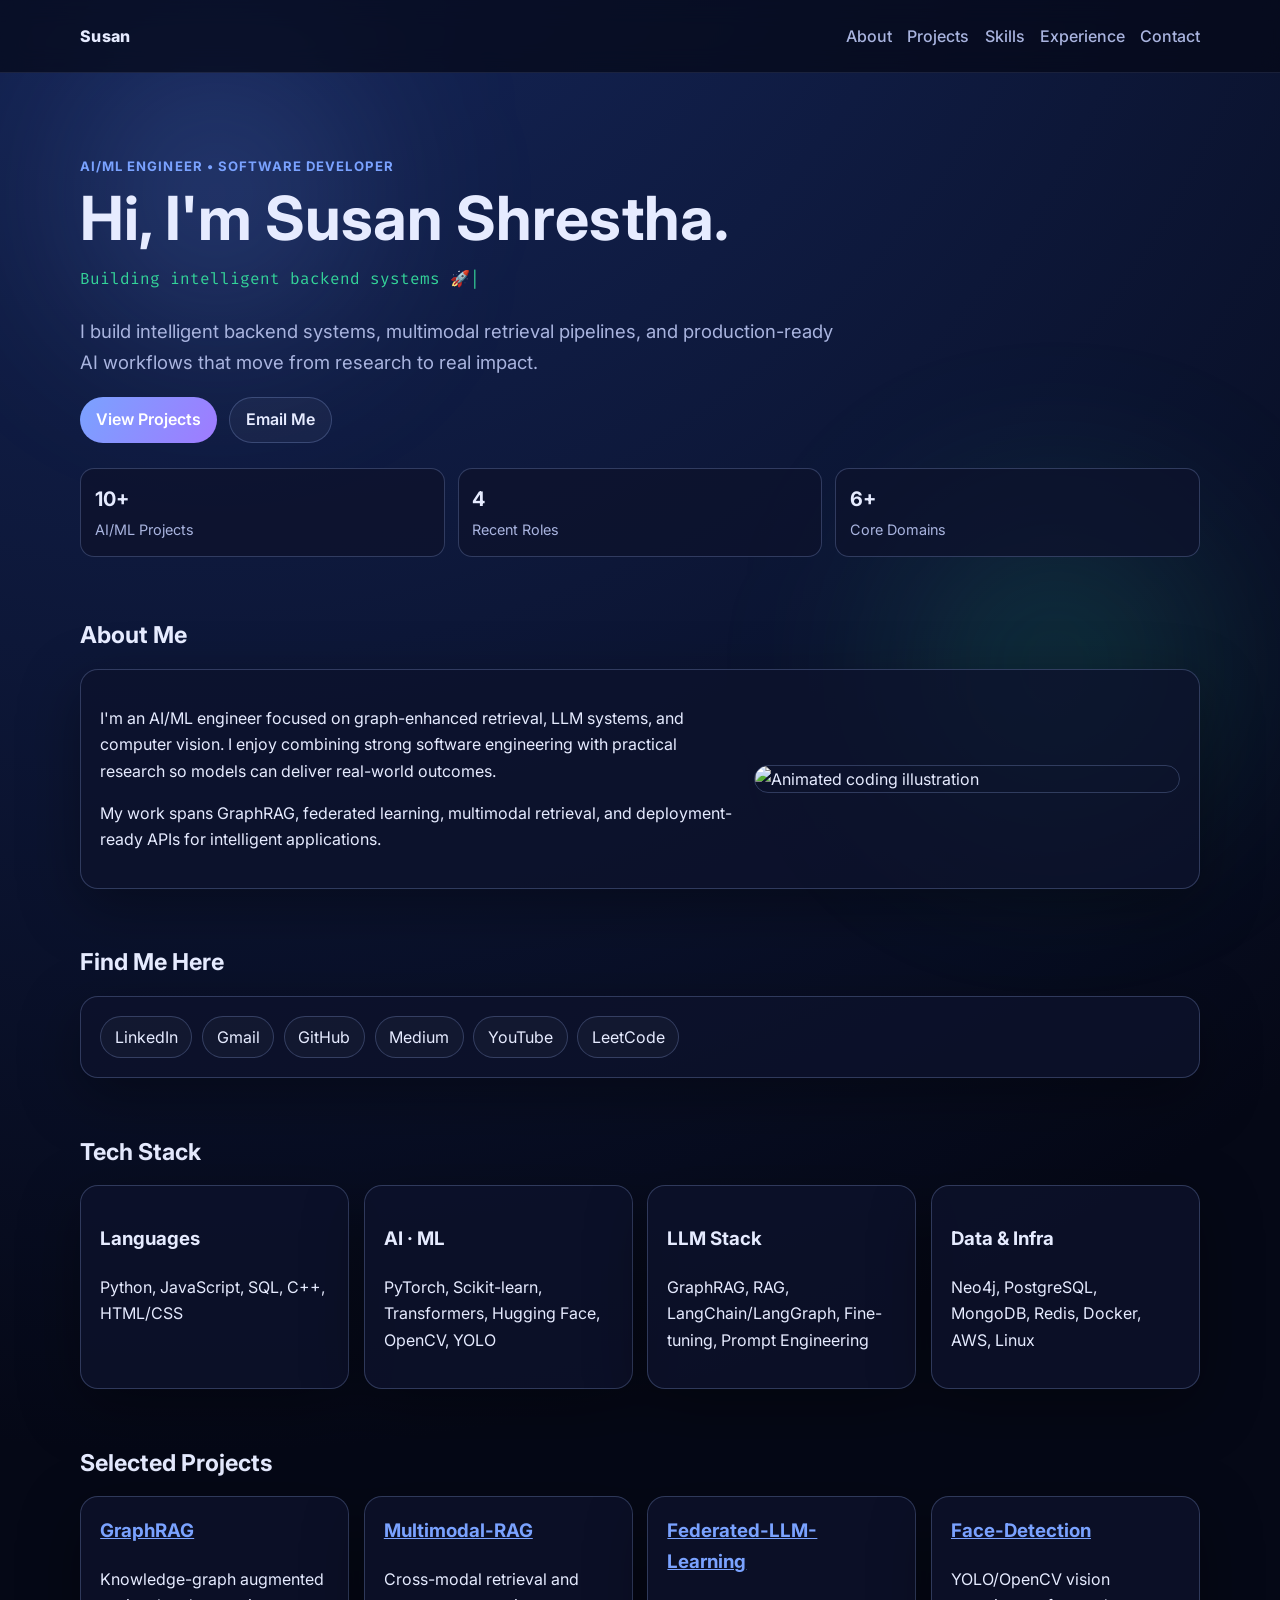
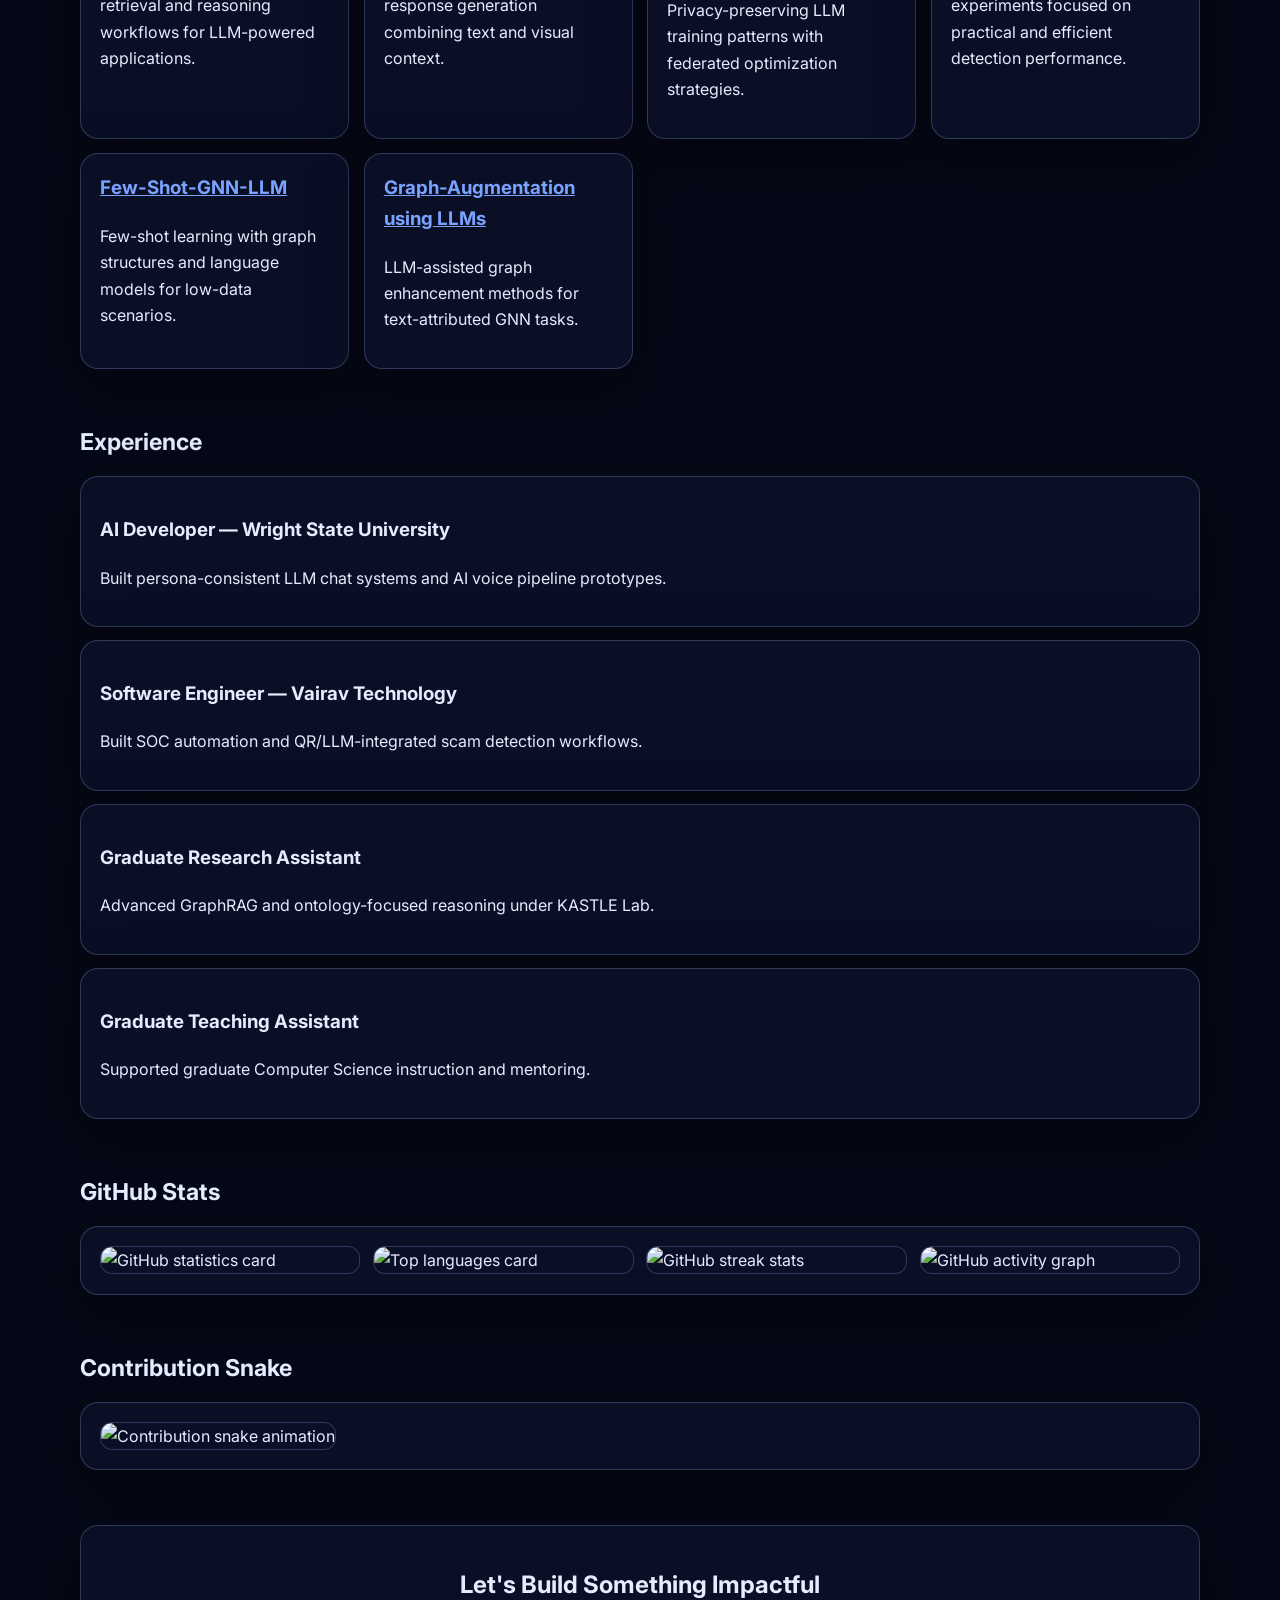
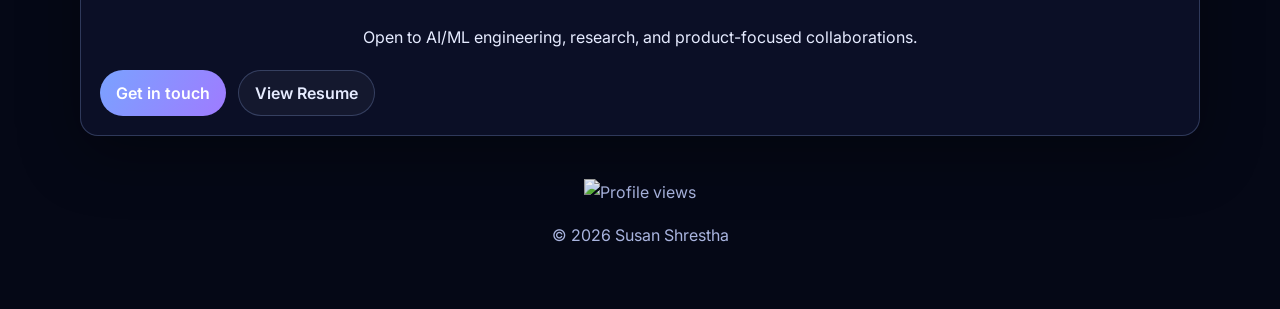
==== index.html @ a6abba63 "Rebuild portfolio with reference-inspired sections" ====
<!DOCTYPE html>
<html lang="en">
<head>
  <meta charset="UTF-8">
  <meta name="viewport" content="width=device-width, initial-scale=1.0">
  <title>Susan Shrestha | Portfolio</title>
  <meta name="description" content="Portfolio of Susan Shrestha - AI/ML Engineer building GraphRAG, multimodal AI, and production-ready intelligent systems.">
  <link rel="preconnect" href="https://fonts.googleapis.com">
  <link rel="preconnect" href="https://fonts.gstatic.com" crossorigin>
  <link href="https://fonts.googleapis.com/css2?family=Inter:wght@400;500;600;700;800&family=Fira+Code:wght@500;600&display=swap" rel="stylesheet">
  <link rel="stylesheet" href="styles.css">
</head>
<body>
  <div class="bg-glow bg-glow-1" aria-hidden="true"></div>
  <div class="bg-glow bg-glow-2" aria-hidden="true"></div>

  <header class="site-header">
    <nav class="wrapper nav" aria-label="Primary navigation">
      <a class="brand" href="#home">Susan</a>
      <button class="menu-toggle" type="button" aria-expanded="false" aria-controls="nav-links">Menu</button>
      <div id="nav-links" class="nav-links">
        <a href="#about">About</a>
        <a href="#projects">Projects</a>
        <a href="#skills">Skills</a>
        <a href="#experience">Experience</a>
        <a href="#contact">Contact</a>
      </div>
    </nav>
  </header>

  <main id="home">
    <section class="hero wrapper reveal">
      <p class="eyebrow">AI/ML Engineer • Software Developer</p>
      <h1>Hi, I'm Susan Shrestha.</h1>
      <p class="typing-line"> <span id="typing-text" aria-live="polite"></span></p>
      <p class="lead">I build intelligent backend systems, multimodal retrieval pipelines, and production-ready AI workflows that move from research to real impact.</p>
      <div class="hero-actions">
        <a href="#projects" class="btn btn-primary">View Projects</a>
        <a href="mailto:susanshrestha2056@gmail.com" class="btn btn-secondary">Email Me</a>
      </div>
      <ul class="stats" aria-label="Highlights">
        <li><strong>10+</strong><span>AI/ML Projects</span></li>
        <li><strong>4</strong><span>Recent Roles</span></li>
        <li><strong>6+</strong><span>Core Domains</span></li>
      </ul>
    </section>

    <section id="about" class="wrapper section reveal">
      <div class="section-heading">
        <h2>About Me</h2>
      </div>
      <div class="about-grid panel">
        <div>
          <p>I'm an AI/ML engineer focused on graph-enhanced retrieval, LLM systems, and computer vision. I enjoy combining strong software engineering with practical research so models can deliver real-world outcomes.</p>
          <p>My work spans GraphRAG, federated learning, multimodal retrieval, and deployment-ready APIs for intelligent applications.</p>
        </div>
        <img src="https://media.giphy.com/media/L1R1tvI9svkIWwpVYr/giphy.gif" alt="Animated coding illustration">
      </div>
    </section>

    <section class="wrapper section reveal">
      <div class="section-heading">
        <h2>Find Me Here</h2>
      </div>
      <div class="social-links panel">
        <a href="https://www.linkedin.com/in/5usan" target="_blank" rel="noreferrer">LinkedIn</a>
        <a href="mailto:susanshrestha2056@gmail.com">Gmail</a>
        <a href="https://github.com/5usan" target="_blank" rel="noreferrer">GitHub</a>
        <a href="https://medium.com/@susanshrestha2056" target="_blank" rel="noreferrer">Medium</a>
        <a href="https://www.youtube.com/" target="_blank" rel="noreferrer">YouTube</a>
        <a href="https://leetcode.com/" target="_blank" rel="noreferrer">LeetCode</a>
      </div>
    </section>

    <section id="skills" class="wrapper section reveal">
      <div class="section-heading">
        <h2>Tech Stack</h2>
      </div>
      <div class="skills-grid">
        <article class="panel">
          <h3>Languages</h3>
          <p>Python, JavaScript, SQL, C++, HTML/CSS</p>
        </article>
        <article class="panel">
          <h3>AI · ML</h3>
          <p>PyTorch, Scikit-learn, Transformers, Hugging Face, OpenCV, YOLO</p>
        </article>
        <article class="panel">
          <h3>LLM Stack</h3>
          <p>GraphRAG, RAG, LangChain/LangGraph, Fine-tuning, Prompt Engineering</p>
        </article>
        <article class="panel">
          <h3>Data & Infra</h3>
          <p>Neo4j, PostgreSQL, MongoDB, Redis, Docker, AWS, Linux</p>
        </article>
      </div>
    </section>

    <section id="projects" class="wrapper section reveal">
      <div class="section-heading">
        <h2>Selected Projects</h2>
      </div>
      <div class="projects-grid">
        <article class="panel card">
          <h3><a href="https://github.com/5usan/GraphRAG" target="_blank" rel="noreferrer">GraphRAG</a></h3>
          <p>Knowledge-graph augmented retrieval and reasoning workflows for LLM-powered applications.</p>
        </article>
        <article class="panel card">
          <h3><a href="https://github.com/5usan/Multimodal-RAG" target="_blank" rel="noreferrer">Multimodal-RAG</a></h3>
          <p>Cross-modal retrieval and response generation combining text and visual context.</p>
        </article>
        <article class="panel card">
          <h3><a href="https://github.com/5usan/Federated-LLM-Learning" target="_blank" rel="noreferrer">Federated-LLM-Learning</a></h3>
          <p>Privacy-preserving LLM training patterns with federated optimization strategies.</p>
        </article>
        <article class="panel card">
          <h3><a href="https://github.com/5usan/Face-Detection" target="_blank" rel="noreferrer">Face-Detection</a></h3>
          <p>YOLO/OpenCV vision experiments focused on practical and efficient detection performance.</p>
        </article>
        <article class="panel card">
          <h3><a href="https://github.com/5usan/Few-Shot-GNN-LLM" target="_blank" rel="noreferrer">Few-Shot-GNN-LLM</a></h3>
          <p>Few-shot learning with graph structures and language models for low-data scenarios.</p>
        </article>
        <article class="panel card">
          <h3><a href="https://github.com/5usan/Graph-Augmentation-using-LLMs-for-Text-Attributed-GNNs" target="_blank" rel="noreferrer">Graph-Augmentation using LLMs</a></h3>
          <p>LLM-assisted graph enhancement methods for text-attributed GNN tasks.</p>
        </article>
      </div>
    </section>

    <section id="experience" class="wrapper section reveal">
      <div class="section-heading">
        <h2>Experience</h2>
      </div>
      <div class="timeline">
        <article class="panel">
          <h3>AI Developer — Wright State University</h3>
          <p>Built persona-consistent LLM chat systems and AI voice pipeline prototypes.</p>
        </article>
        <article class="panel">
          <h3>Software Engineer — Vairav Technology</h3>
          <p>Built SOC automation and QR/LLM-integrated scam detection workflows.</p>
        </article>
        <article class="panel">
          <h3>Graduate Research Assistant</h3>
          <p>Advanced GraphRAG and ontology-focused reasoning under KASTLE Lab.</p>
        </article>
        <article class="panel">
          <h3>Graduate Teaching Assistant</h3>
          <p>Supported graduate Computer Science instruction and mentoring.</p>
        </article>
      </div>
    </section>

    <section class="wrapper section reveal">
      <div class="section-heading">
        <h2>GitHub Stats</h2>
      </div>
      <div class="panel stats-embed">
        <img src="https://github-profile-summary-cards.vercel.app/api/cards/stats?username=5usan&theme=2077" alt="GitHub statistics card">
        <img src="https://github-profile-summary-cards.vercel.app/api/cards/repos-per-language?username=5usan&theme=2077" alt="Top languages card">
        <img src="https://github-readme-streak-stats.herokuapp.com/?user=5usan&hide_border=true&background=050816&ring=7aa2ff&fire=34d399&currStreakLabel=7aa2ff" alt="GitHub streak stats">
        <img src="https://github-readme-activity-graph.vercel.app/graph?username=5usan&bg_color=050816&color=7aa2ff&line=34d399&point=e6ebff&area=true&hide_border=true" alt="GitHub activity graph">
      </div>
    </section>

    <section class="wrapper section reveal">
      <div class="section-heading">
        <h2>Contribution Snake</h2>
      </div>
      <div class="panel snake-wrap">
        <picture>
          <source media="(prefers-color-scheme: dark)" srcset="https://raw.githubusercontent.com/5usan/5usan/output/github-contribution-grid-snake-dark.svg">
          <source media="(prefers-color-scheme: light)" srcset="https://raw.githubusercontent.com/5usan/5usan/output/github-contribution-grid-snake.svg">
          <img src="https://raw.githubusercontent.com/5usan/5usan/output/github-contribution-grid-snake-dark.svg" alt="Contribution snake animation">
        </picture>
      </div>
    </section>

    <section id="contact" class="wrapper section reveal">
      <div class="panel contact-panel">
        <h2>Let's Build Something Impactful</h2>
        <p>Open to AI/ML engineering, research, and product-focused collaborations.</p>
        <div class="hero-actions">
          <a href="mailto:susanshrestha2056@gmail.com" class="btn btn-primary">Get in touch</a>
          <a href="https://github.com/user-attachments/assets/5f5ab692-e5ba-46a8-98ff-2476e36bff5d" target="_blank" rel="noreferrer" class="btn btn-secondary">View Resume</a>
        </div>
      </div>
    </section>
  </main>

  <footer class="wrapper footer">
    <img src="https://komarev.com/ghpvc/?username=5usan&style=for-the-badge&color=7aa2ff&labelColor=050816&label=PROFILE+VIEWS" alt="Profile views">
    <p>© <span id="year"></span> Susan Shrestha</p>
  </footer>

  <button id="back-to-top" class="back-to-top" type="button" aria-label="Back to top">↑</button>
  <script src="script.js"></script>
</body>
</html>
---- styles.css ----
:root {
  --bg: #050816;
  --panel: rgba(13, 19, 44, 0.78);
  --line: rgba(165, 187, 255, 0.24);
  --text: #e6ebff;
  --muted: #a9b4df;
  --accent: #7aa2ff;
  --accent-2: #34d399;
  --shadow: 0 18px 60px rgba(0, 0, 0, 0.35);
}

* {
  box-sizing: border-box;
}

html {
  scroll-behavior: smooth;
}

body {
  margin: 0;
  font-family: 'Inter', system-ui, sans-serif;
  color: var(--text);
  background: radial-gradient(circle at 15% -10%, #172a63 0%, rgba(23, 42, 99, 0) 45%), var(--bg);
  line-height: 1.65;
}

a {
  color: var(--accent);
}

.wrapper {
  width: min(1120px, 92vw);
  margin: 0 auto;
}

.bg-glow {
  position: fixed;
  border-radius: 50%;
  filter: blur(90px);
  z-index: -1;
}

.bg-glow-1 {
  width: 280px;
  height: 280px;
  top: 6%;
  left: 6%;
  background: rgba(122, 162, 255, 0.2);
}

.bg-glow-2 {
  width: 320px;
  height: 320px;
  right: 5%;
  bottom: 8%;
  background: rgba(52, 211, 153, 0.15);
}

.site-header {
  position: sticky;
  top: 0;
  z-index: 30;
  backdrop-filter: blur(12px);
  background: rgba(5, 8, 22, 0.7);
  border-bottom: 1px solid rgba(165, 187, 255, 0.12);
}

.nav {
  min-height: 72px;
  display: flex;
  align-items: center;
  justify-content: space-between;
  gap: 1rem;
}

.brand {
  text-decoration: none;
  color: var(--text);
  font-weight: 800;
  letter-spacing: 0.02em;
}

.menu-toggle {
  display: none;
  border: 1px solid var(--line);
  background: rgba(255, 255, 255, 0.04);
  color: var(--text);
  border-radius: 999px;
  padding: 0.4rem 0.9rem;
}

.nav-links {
  display: flex;
  gap: 0.95rem;
  align-items: center;
}

.nav-links a {
  text-decoration: none;
  color: var(--muted);
  font-weight: 500;
}

.nav-links a:hover,
.nav-links a:focus-visible {
  color: var(--text);
}

.hero {
  padding: 5.2rem 0 2rem;
}

.eyebrow {
  margin: 0;
  text-transform: uppercase;
  letter-spacing: 0.08em;
  font-size: 0.82rem;
  color: var(--accent);
  font-weight: 700;
}

h1 {
  margin: 0.6rem 0 0.9rem;
  font-size: clamp(2.2rem, 5vw, 3.8rem);
  line-height: 1.05;
}

.typing-line {
  min-height: 2rem;
  margin: 0;
  color: var(--accent-2);
  font-family: 'Fira Code', monospace;
}

.lead {
  max-width: 760px;
  color: var(--muted);
  font-size: clamp(1.03rem, 2vw, 1.16rem);
}

.hero-actions {
  display: flex;
  flex-wrap: wrap;
  gap: 0.75rem;
  margin-top: 1.2rem;
}

.btn {
  text-decoration: none;
  border-radius: 999px;
  border: 1px solid var(--line);
  padding: 0.55rem 1rem;
  font-weight: 600;
  display: inline-flex;
  align-items: center;
  justify-content: center;
}

.btn-primary {
  background: linear-gradient(120deg, var(--accent), #9f7bff);
  color: #fff;
  border: none;
}

.btn-secondary {
  color: var(--text);
  background: rgba(255, 255, 255, 0.04);
}

.stats {
  margin: 1.6rem 0 0;
  padding: 0;
  list-style: none;
  display: grid;
  gap: 0.8rem;
  grid-template-columns: repeat(auto-fit, minmax(145px, 1fr));
}

.stats li {
  background: var(--panel);
  border: 1px solid var(--line);
  border-radius: 14px;
  padding: 0.85rem;
}

.stats strong {
  display: block;
  font-size: 1.25rem;
}

.stats span {
  color: var(--muted);
  font-size: 0.9rem;
}

.section {
  padding: 1.7rem 0;
}

.section-heading h2 {
  margin: 0 0 0.9rem;
  font-size: 1.45rem;
}

.panel {
  background: var(--panel);
  border: 1px solid var(--line);
  border-radius: 18px;
  padding: 1.2rem;
  box-shadow: var(--shadow);
}

.about-grid {
  display: grid;
  gap: 1rem;
  align-items: center;
  grid-template-columns: 1.5fr 1fr;
}

.about-grid img {
  width: 100%;
  border-radius: 14px;
  border: 1px solid var(--line);
}

.social-links {
  display: flex;
  flex-wrap: wrap;
  gap: 0.6rem;
}

.social-links a {
  text-decoration: none;
  color: var(--text);
  border: 1px solid var(--line);
  border-radius: 999px;
  padding: 0.42rem 0.85rem;
  background: rgba(255, 255, 255, 0.03);
}

.skills-grid,
.projects-grid {
  display: grid;
  gap: 0.9rem;
  grid-template-columns: repeat(auto-fit, minmax(240px, 1fr));
}

.card h3 {
  margin-top: 0;
}

.timeline {
  display: grid;
  gap: 0.8rem;
}

.stats-embed {
  display: grid;
  gap: 0.8rem;
  grid-template-columns: repeat(auto-fit, minmax(260px, 1fr));
}

.stats-embed img,
.snake-wrap img {
  width: 100%;
  border-radius: 12px;
  border: 1px solid var(--line);
  background: #090f27;
}

.contact-panel {
  text-align: center;
}

.footer {
  padding: 1rem 0 2.8rem;
  text-align: center;
  color: var(--muted);
}

.back-to-top {
  position: fixed;
  right: 1rem;
  bottom: 1rem;
  opacity: 0;
  pointer-events: none;
  width: 42px;
  height: 42px;
  border-radius: 50%;
  border: 1px solid var(--line);
  color: var(--text);
  background: rgba(13, 19, 44, 0.95);
  transition: 0.2s ease;
}

.back-to-top.show {
  opacity: 1;
  pointer-events: auto;
}

.reveal {
  opacity: 0;
  transform: translateY(22px);
  transition: opacity 0.6s ease, transform 0.6s ease;
}

.reveal.visible {
  opacity: 1;
  transform: translateY(0);
}

@media (max-width: 820px) {
  .about-grid {
    grid-template-columns: 1fr;
  }

  .menu-toggle {
    display: inline-flex;
  }

  .nav-links {
    position: absolute;
    top: 72px;
    left: 0;
    right: 0;
    background: rgba(7, 11, 27, 0.97);
    border-bottom: 1px solid var(--line);
    display: grid;
    gap: 0;
    padding: 0.5rem 4vw 1rem;
    opacity: 0;
    pointer-events: none;
    transform: translateY(-8px);
    transition: 0.2s ease;
  }

  .nav-links a {
    padding: 0.45rem 0;
  }

  .nav-links.open {
    opacity: 1;
    pointer-events: auto;
    transform: translateY(0);
  }

  .hero {
    padding-top: 4rem;
  }
}
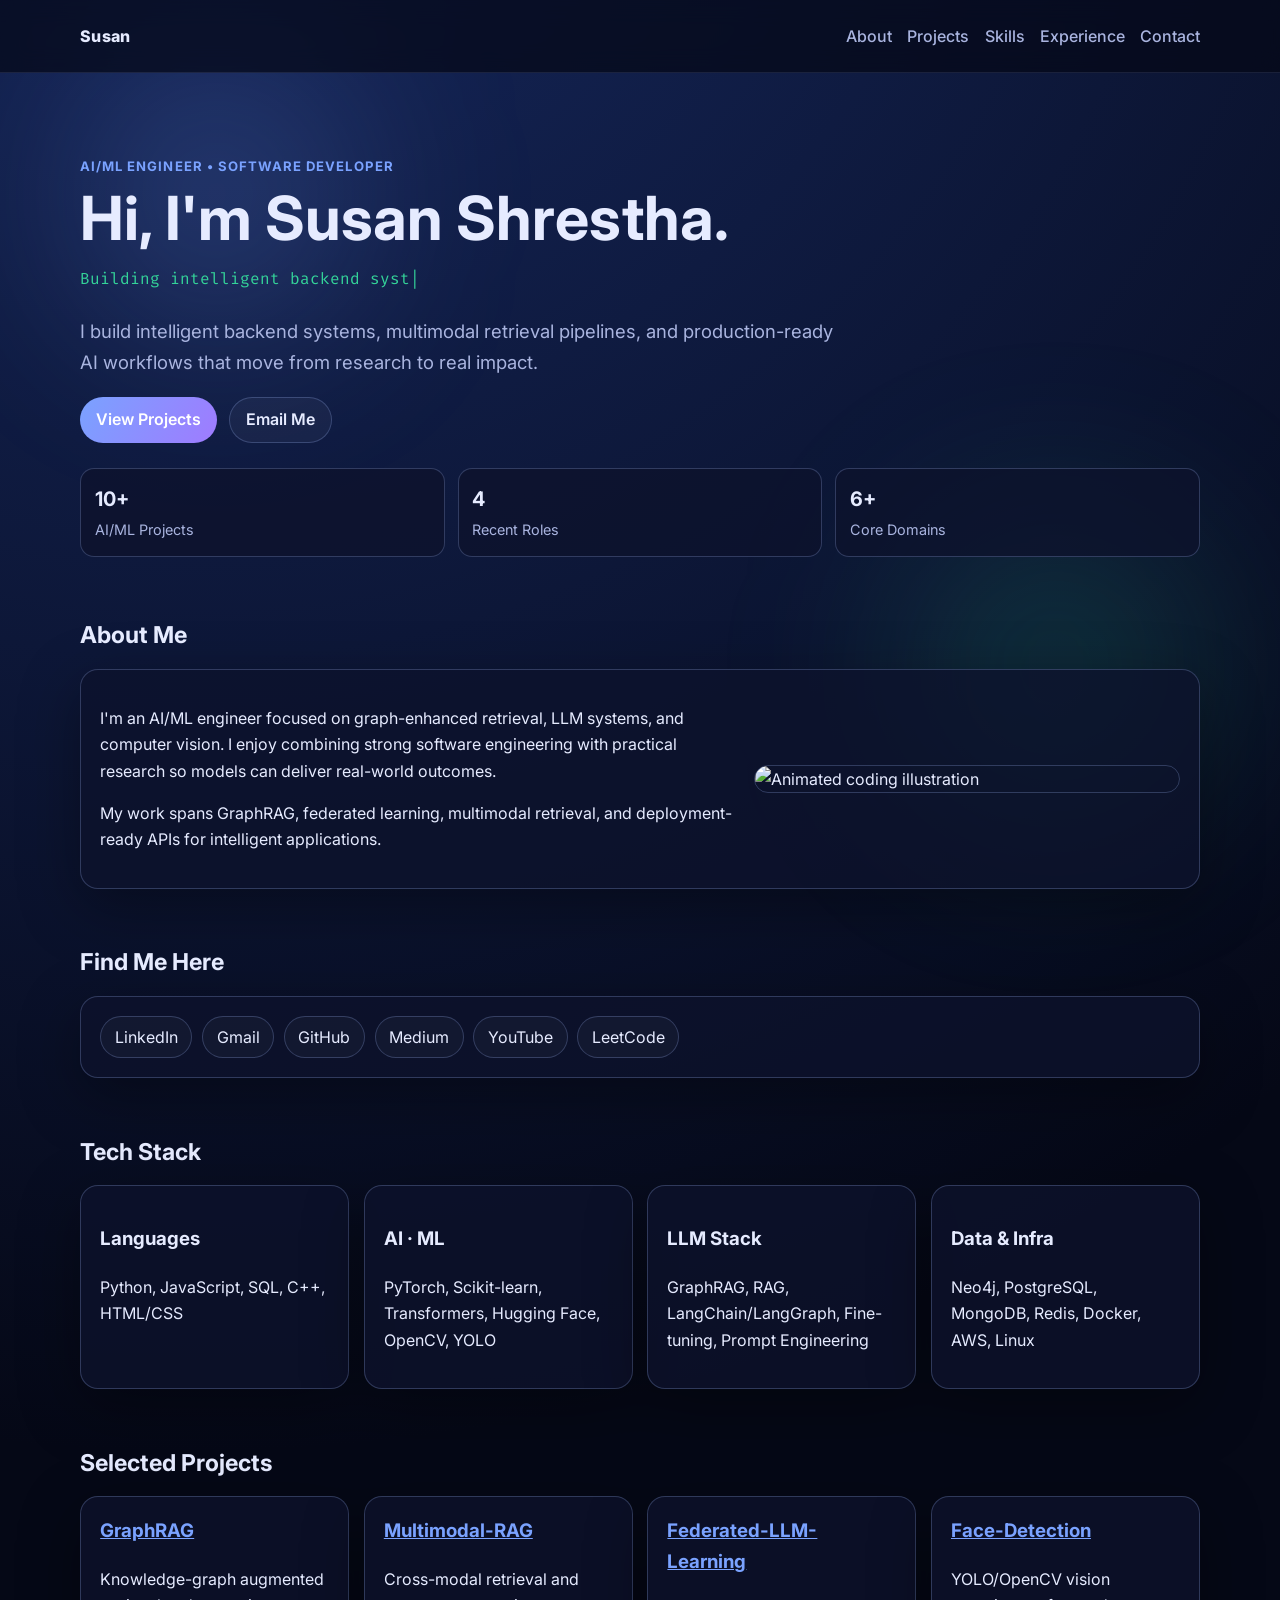
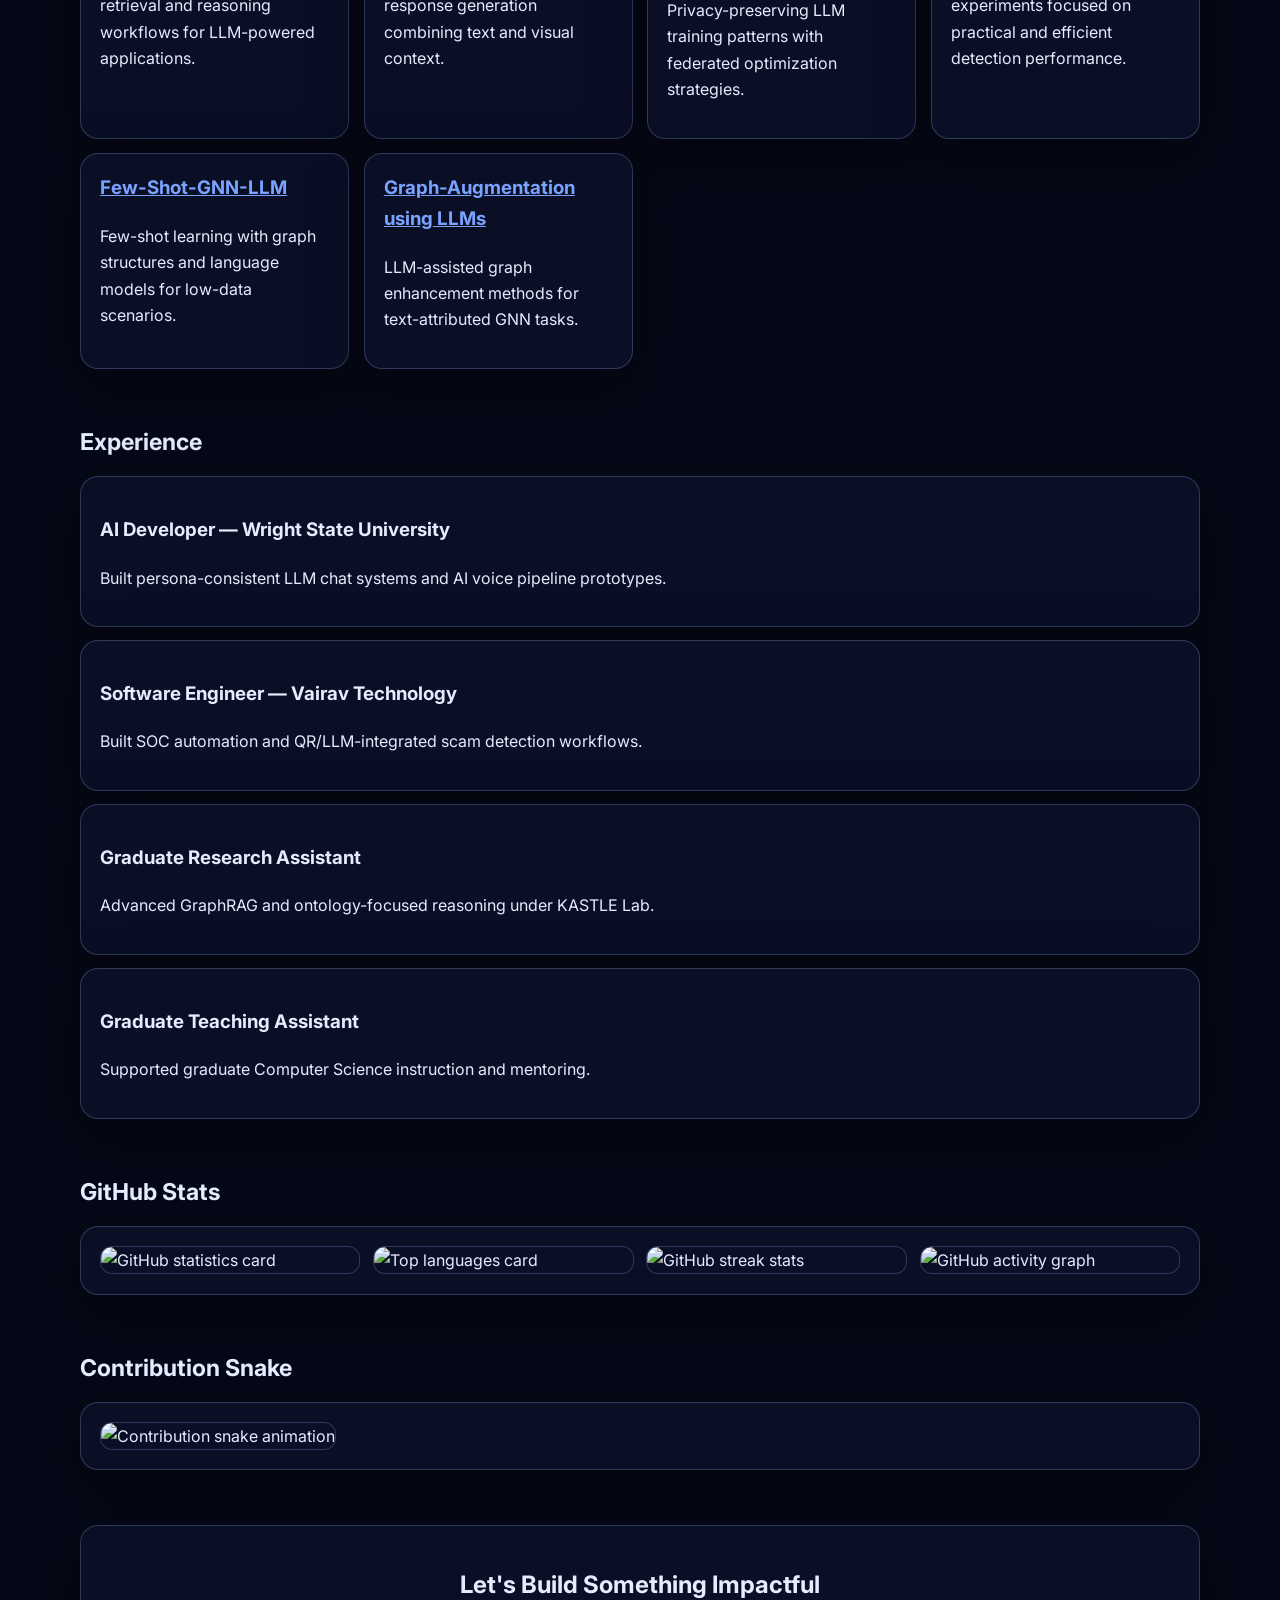
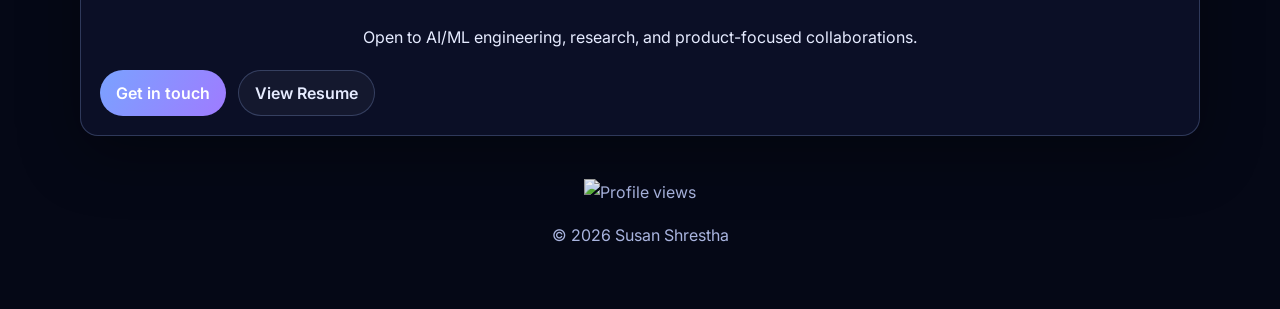
==== commit 0298af0b: "Fix accessibility and profile link feedback" ====
--- a/index.html
+++ b/index.html
@@ -39,9 +39,9 @@
         <a href="mailto:susanshrestha2056@gmail.com" class="btn btn-secondary">Email Me</a>
       </div>
       <ul class="stats" aria-label="Highlights">
-        <li><strong>10+</strong><span>AI/ML Projects</span></li>
-        <li><strong>4</strong><span>Recent Roles</span></li>
-        <li><strong>6+</strong><span>Core Domains</span></li>
+        <li aria-label="10 plus AI and machine learning projects"><strong>10+</strong><span>AI/ML Projects</span></li>
+        <li aria-label="4 recent professional roles"><strong>4</strong><span>Recent Roles</span></li>
+        <li aria-label="6 plus core technical domains"><strong>6+</strong><span>Core Domains</span></li>
       </ul>
     </section>
 
@@ -67,8 +67,8 @@
         <a href="mailto:susanshrestha2056@gmail.com">Gmail</a>
         <a href="https://github.com/5usan" target="_blank" rel="noreferrer">GitHub</a>
         <a href="https://medium.com/@susanshrestha2056" target="_blank" rel="noreferrer">Medium</a>
-        <a href="https://www.youtube.com/" target="_blank" rel="noreferrer">YouTube</a>
-        <a href="https://leetcode.com/" target="_blank" rel="noreferrer">LeetCode</a>
+        <a href="https://www.youtube.com/@5usan" target="_blank" rel="noreferrer">YouTube</a>
+        <a href="https://leetcode.com/u/5usan/" target="_blank" rel="noreferrer">LeetCode</a>
       </div>
     </section>
 
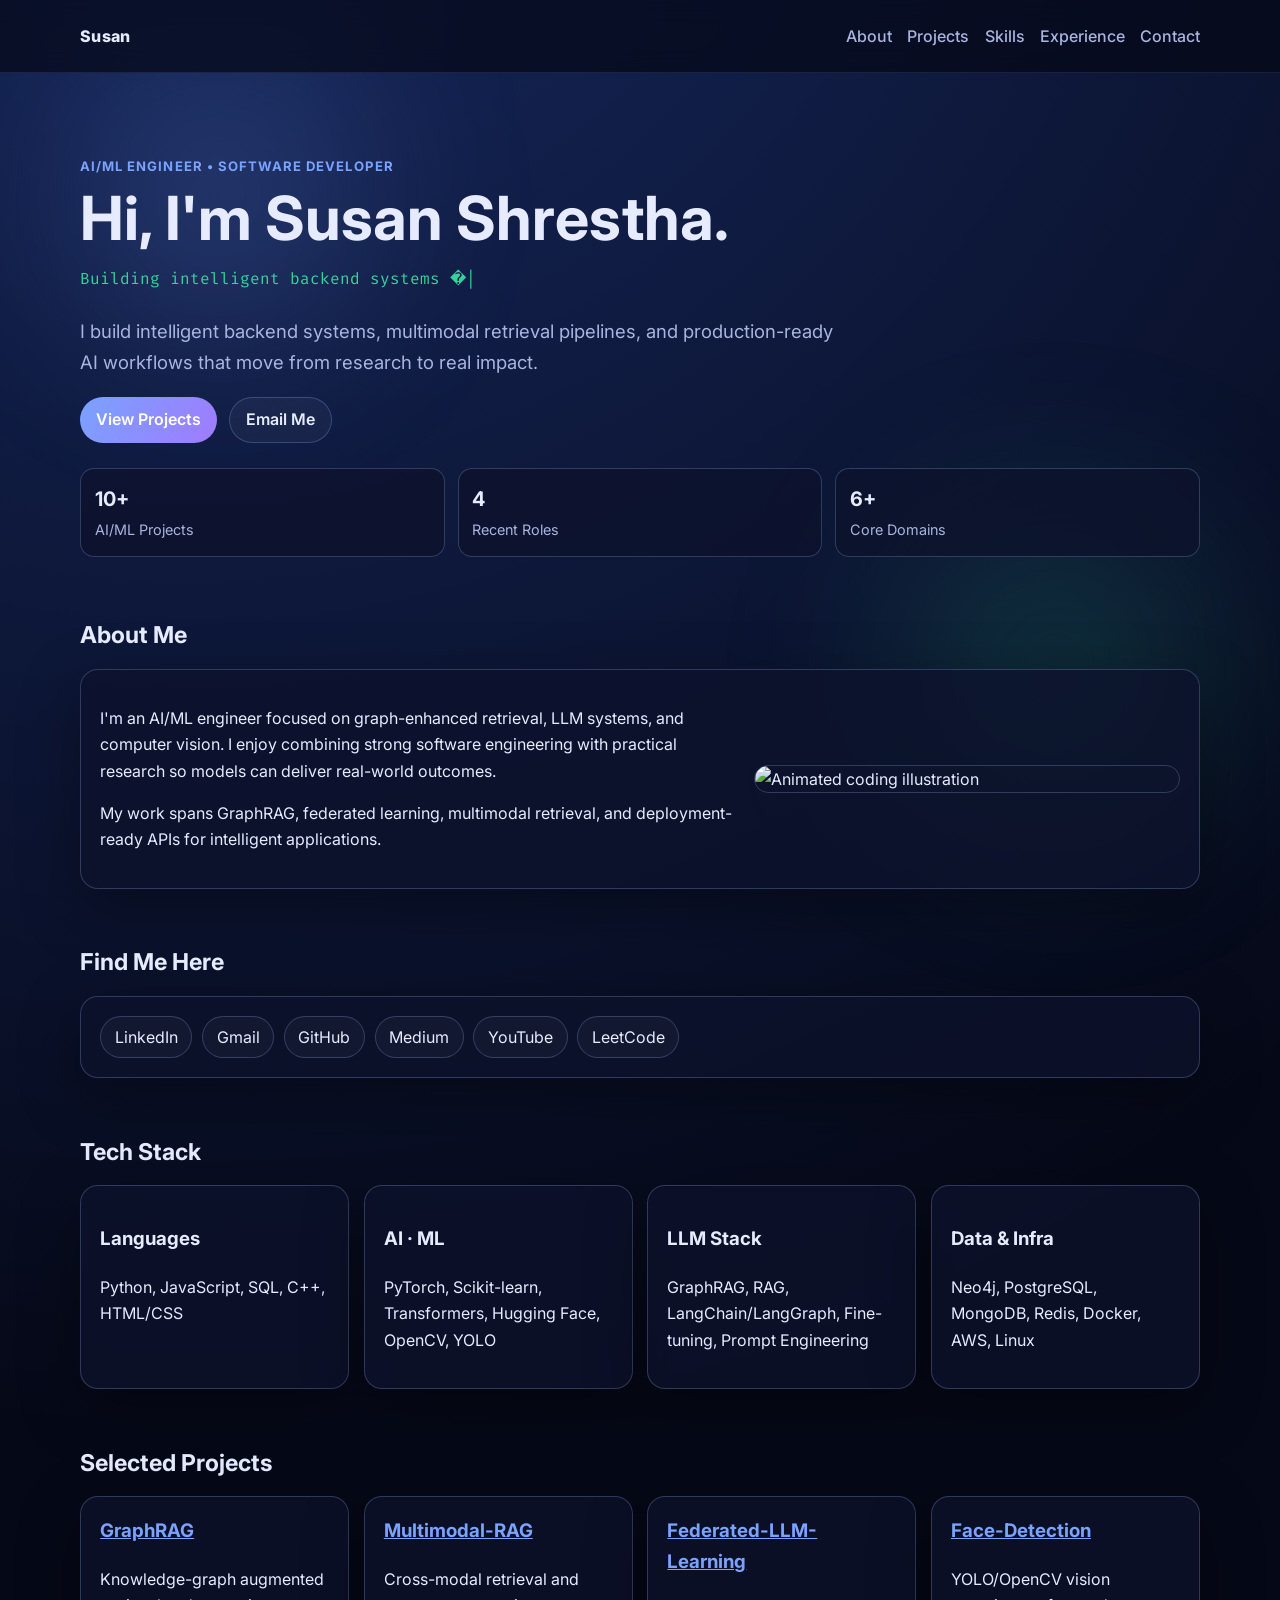
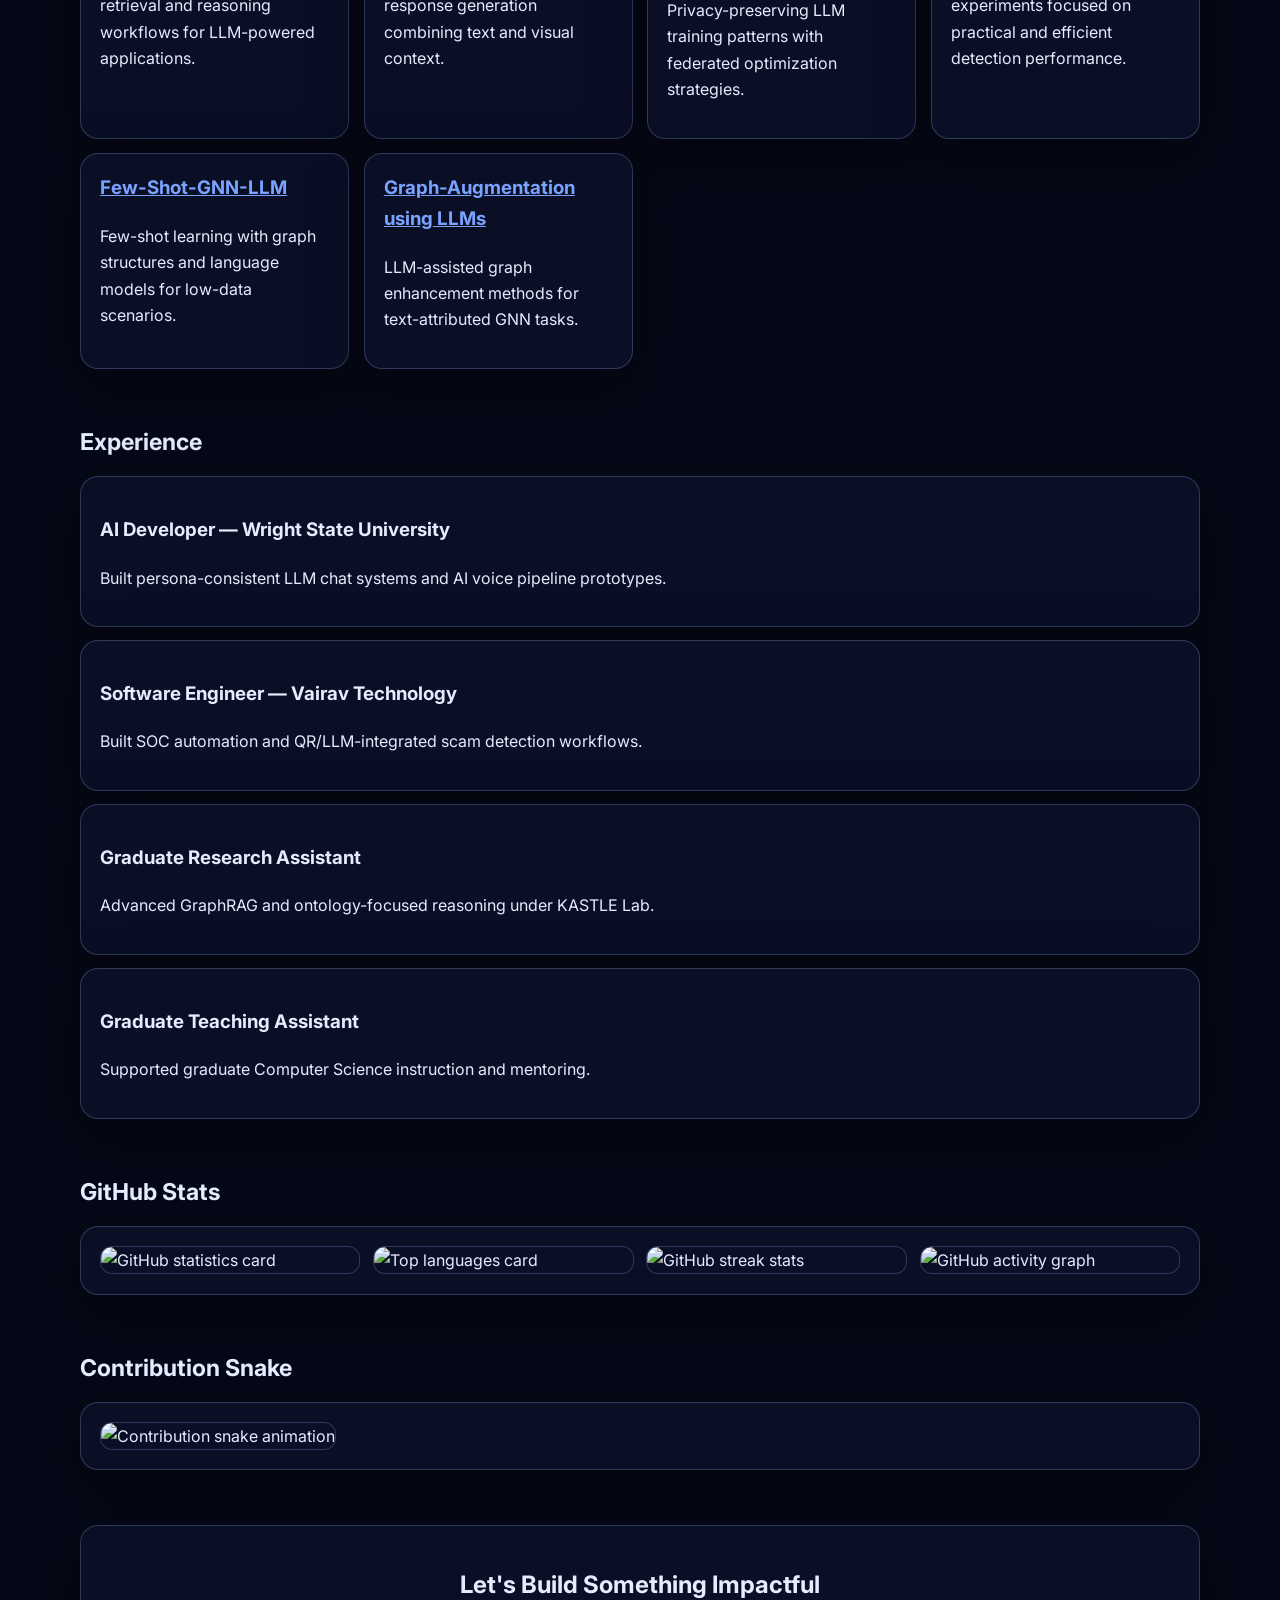
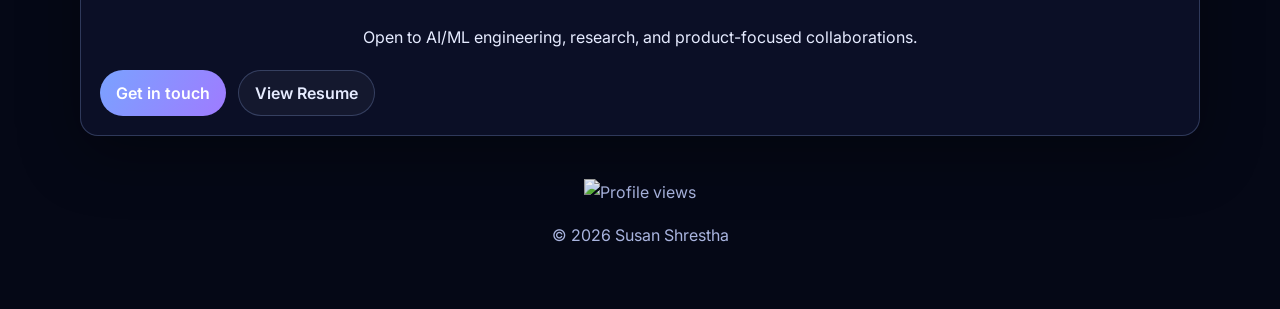
==== commit 0a935c64: "Improve accessibility and reduced-motion behavior" ====
--- a/index.html
+++ b/index.html
@@ -32,16 +32,16 @@
     <section class="hero wrapper reveal">
       <p class="eyebrow">AI/ML Engineer • Software Developer</p>
       <h1>Hi, I'm Susan Shrestha.</h1>
-      <p class="typing-line"> <span id="typing-text" aria-live="polite"></span></p>
+      <p class="typing-line"><span class="sr-only">Building intelligent backend systems and AI pipelines.</span><span id="typing-text" aria-hidden="true"></span></p>
       <p class="lead">I build intelligent backend systems, multimodal retrieval pipelines, and production-ready AI workflows that move from research to real impact.</p>
       <div class="hero-actions">
         <a href="#projects" class="btn btn-primary">View Projects</a>
         <a href="mailto:susanshrestha2056@gmail.com" class="btn btn-secondary">Email Me</a>
       </div>
-      <ul class="stats" aria-label="Highlights">
-        <li aria-label="10 plus AI and machine learning projects"><strong>10+</strong><span>AI/ML Projects</span></li>
-        <li aria-label="4 recent professional roles"><strong>4</strong><span>Recent Roles</span></li>
-        <li aria-label="6 plus core technical domains"><strong>6+</strong><span>Core Domains</span></li>
+      <ul class="stats" aria-label="Portfolio statistics">
+        <li><strong>10+</strong><span>AI/ML Projects</span></li>
+        <li><strong>4</strong><span>Recent Roles</span></li>
+        <li><strong>6+</strong><span>Core Domains</span></li>
       </ul>
     </section>
 
--- a/styles.css
+++ b/styles.css
@@ -133,6 +133,18 @@
   font-family: 'Fira Code', monospace;
 }
 
+.sr-only {
+  position: absolute;
+  width: 1px;
+  height: 1px;
+  padding: 0;
+  margin: -1px;
+  overflow: hidden;
+  clip: rect(0, 0, 0, 0);
+  white-space: nowrap;
+  border: 0;
+}
+
 .lead {
   max-width: 760px;
   color: var(--muted);
@@ -313,6 +325,22 @@
 @media (max-width: 820px) {
   .about-grid {
     grid-template-columns: 1fr;
+  }
+
+  @media (prefers-reduced-motion: reduce) {
+    html {
+      scroll-behavior: auto;
+    }
+
+    .reveal {
+      opacity: 1;
+      transform: none;
+      transition: none;
+    }
+
+    .back-to-top {
+      transition: none;
+    }
   }
 
   .menu-toggle {
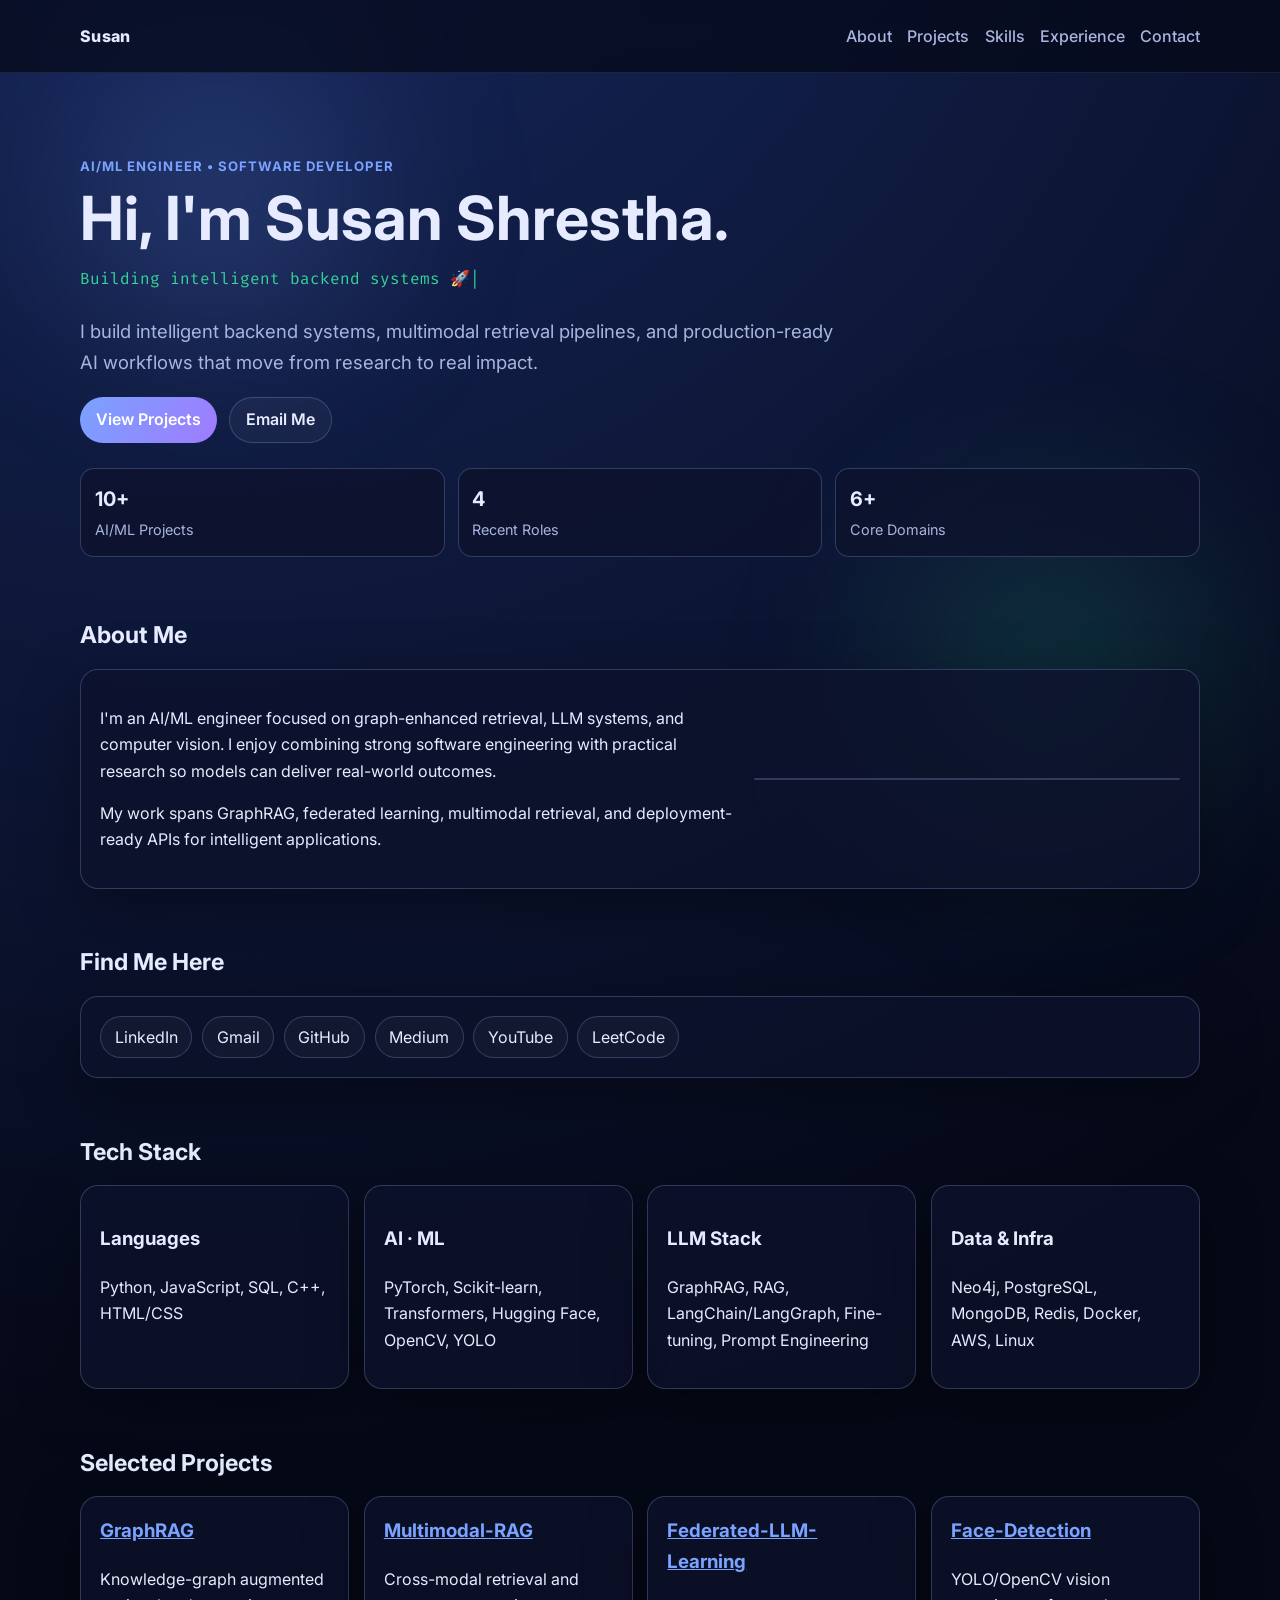
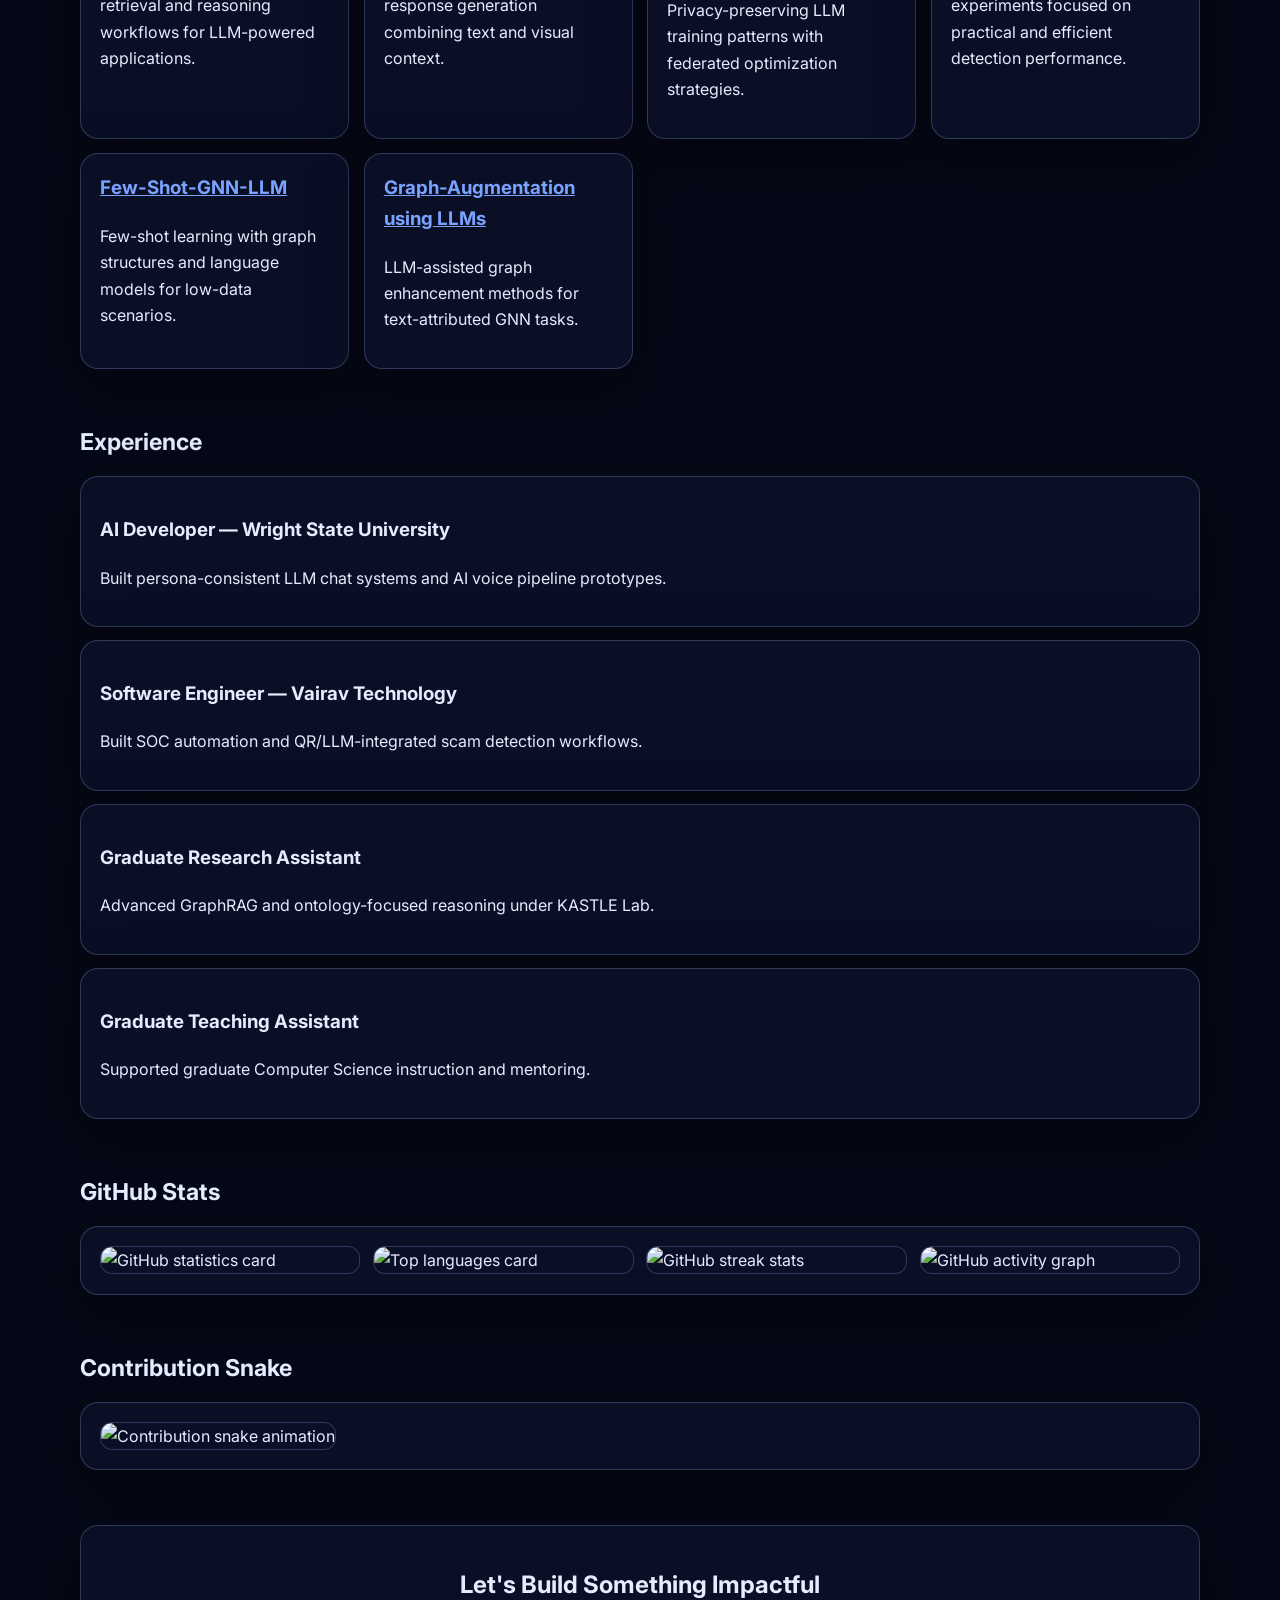
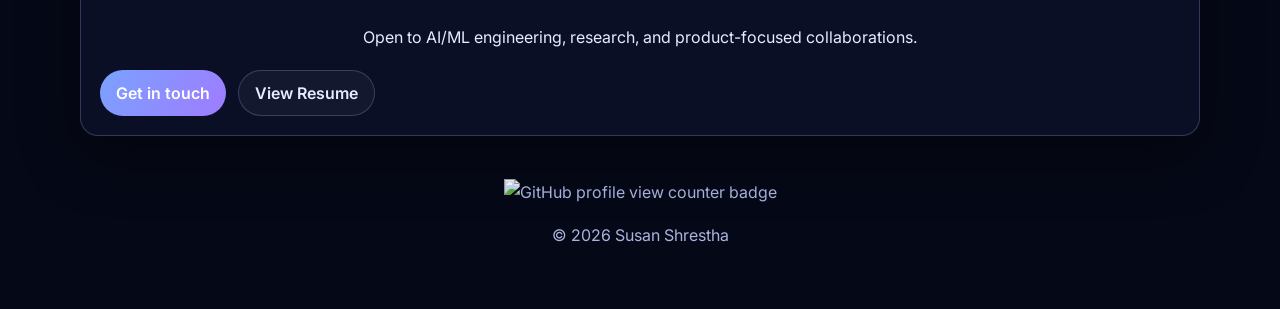
==== commit a3a0a86f: "Refine accessibility copy and alt text" ====
--- a/index.html
+++ b/index.html
@@ -32,7 +32,7 @@
     <section class="hero wrapper reveal">
       <p class="eyebrow">AI/ML Engineer • Software Developer</p>
       <h1>Hi, I'm Susan Shrestha.</h1>
-      <p class="typing-line"><span class="sr-only">Building intelligent backend systems and AI pipelines.</span><span id="typing-text" aria-hidden="true"></span></p>
+      <p class="typing-line"><span class="sr-only">Building intelligent backend systems, data-driven products, and AI pipelines.</span><span id="typing-text" aria-hidden="true"></span></p>
       <p class="lead">I build intelligent backend systems, multimodal retrieval pipelines, and production-ready AI workflows that move from research to real impact.</p>
       <div class="hero-actions">
         <a href="#projects" class="btn btn-primary">View Projects</a>
@@ -54,7 +54,7 @@
           <p>I'm an AI/ML engineer focused on graph-enhanced retrieval, LLM systems, and computer vision. I enjoy combining strong software engineering with practical research so models can deliver real-world outcomes.</p>
           <p>My work spans GraphRAG, federated learning, multimodal retrieval, and deployment-ready APIs for intelligent applications.</p>
         </div>
-        <img src="https://media.giphy.com/media/L1R1tvI9svkIWwpVYr/giphy.gif" alt="Animated coding illustration">
+        <img src="https://media.giphy.com/media/L1R1tvI9svkIWwpVYr/giphy.gif" alt="">
       </div>
     </section>
 
@@ -190,7 +190,7 @@
   </main>
 
   <footer class="wrapper footer">
-    <img src="https://komarev.com/ghpvc/?username=5usan&style=for-the-badge&color=7aa2ff&labelColor=050816&label=PROFILE+VIEWS" alt="Profile views">
+    <img src="https://komarev.com/ghpvc/?username=5usan&style=for-the-badge&color=7aa2ff&labelColor=050816&label=PROFILE+VIEWS" alt="GitHub profile view counter badge">
     <p>© <span id="year"></span> Susan Shrestha</p>
   </footer>
 
--- a/styles.css
+++ b/styles.css
@@ -325,22 +325,6 @@
 @media (max-width: 820px) {
   .about-grid {
     grid-template-columns: 1fr;
-  }
-
-  @media (prefers-reduced-motion: reduce) {
-    html {
-      scroll-behavior: auto;
-    }
-
-    .reveal {
-      opacity: 1;
-      transform: none;
-      transition: none;
-    }
-
-    .back-to-top {
-      transition: none;
-    }
   }
 
   .menu-toggle {
@@ -377,3 +361,25 @@
     padding-top: 4rem;
   }
 }
+
+@media (prefers-reduced-motion: reduce) {
+  html {
+    scroll-behavior: auto;
+  }
+
+  .reveal {
+    opacity: 1;
+    transform: none;
+    transition: none;
+  }
+
+  .back-to-top {
+    transition: none;
+  }
+
+  .btn,
+  .social-links a,
+  .nav-links a {
+    transition: none;
+  }
+}
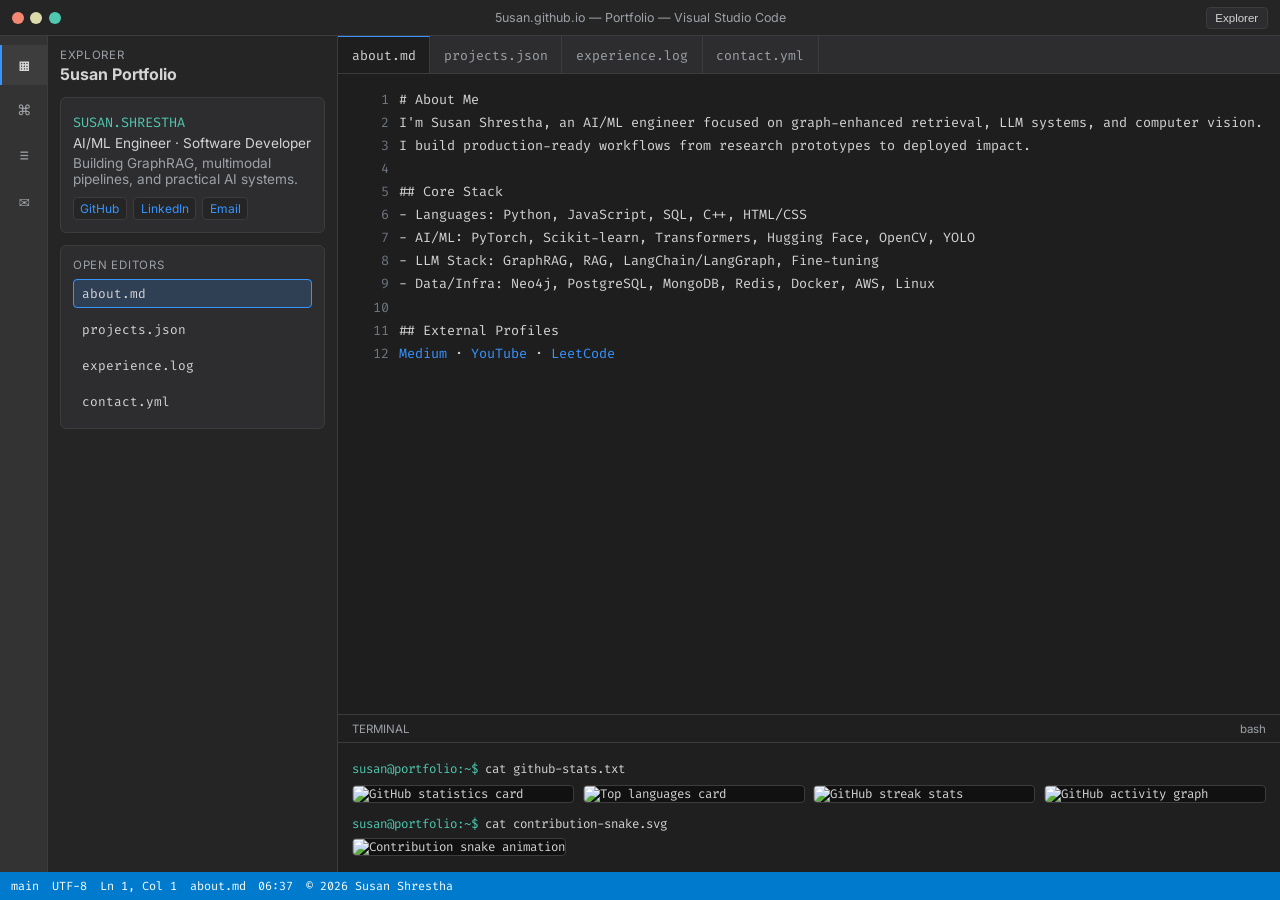
==== commit 10f26c1b: "Changes before error encountered Agent-Logs-Url: https://github.com/5usan/5usan.github.io/sessions/0" ====
--- a/index.html
+++ b/index.html
@@ -3,198 +3,155 @@
 <head>
   <meta charset="UTF-8">
   <meta name="viewport" content="width=device-width, initial-scale=1.0">
-  <title>Susan Shrestha | Portfolio</title>
-  <meta name="description" content="Portfolio of Susan Shrestha - AI/ML Engineer building GraphRAG, multimodal AI, and production-ready intelligent systems.">
+  <title>Susan Shrestha | Portfolio IDE</title>
+  <meta name="description" content="VS Code themed portfolio of Susan Shrestha — AI/ML engineer focused on GraphRAG, multimodal retrieval, and production-ready intelligent systems.">
   <link rel="preconnect" href="https://fonts.googleapis.com">
   <link rel="preconnect" href="https://fonts.gstatic.com" crossorigin>
-  <link href="https://fonts.googleapis.com/css2?family=Inter:wght@400;500;600;700;800&family=Fira+Code:wght@500;600&display=swap" rel="stylesheet">
+  <link href="https://fonts.googleapis.com/css2?family=Inter:wght@400;500;600;700;800&family=Fira+Code:wght@400;500;600&display=swap" rel="stylesheet">
   <link rel="stylesheet" href="styles.css">
 </head>
 <body>
-  <div class="bg-glow bg-glow-1" aria-hidden="true"></div>
-  <div class="bg-glow bg-glow-2" aria-hidden="true"></div>
+  <a class="skip-link" href="#editor-content">Skip to main content</a>
+  <div class="app-shell">
+    <header class="title-bar" aria-label="Editor title bar">
+      <div class="window-controls" aria-hidden="true">
+        <span class="dot dot-close"></span>
+        <span class="dot dot-min"></span>
+        <span class="dot dot-max"></span>
+      </div>
+      <p class="window-title">5usan.github.io — Portfolio — Visual Studio Code</p>
+      <button id="sidebar-toggle" class="sidebar-toggle" type="button" aria-expanded="true" aria-controls="explorer">Explorer</button>
+    </header>
 
-  <header class="site-header">
-    <nav class="wrapper nav" aria-label="Primary navigation">
-      <a class="brand" href="#home">Susan</a>
-      <button class="menu-toggle" type="button" aria-expanded="false" aria-controls="nav-links">Menu</button>
-      <div id="nav-links" class="nav-links">
-        <a href="#about">About</a>
-        <a href="#projects">Projects</a>
-        <a href="#skills">Skills</a>
-        <a href="#experience">Experience</a>
-        <a href="#contact">Contact</a>
-      </div>
-    </nav>
-  </header>
+    <div class="workspace">
+      <nav class="activity-bar" aria-label="Activity bar">
+        <button class="activity-icon active" type="button" data-target="about" aria-label="Open About" title="About">▦</button>
+        <button class="activity-icon" type="button" data-target="projects" aria-label="Open Projects" title="Projects">⌘</button>
+        <button class="activity-icon" type="button" data-target="experience" aria-label="Open Experience" title="Experience">☰</button>
+        <button class="activity-icon" type="button" data-target="contact" aria-label="Open Contact" title="Contact">✉</button>
+      </nav>
 
-  <main id="home">
-    <section class="hero wrapper reveal">
-      <p class="eyebrow">AI/ML Engineer • Software Developer</p>
-      <h1>Hi, I'm Susan Shrestha.</h1>
-      <p class="typing-line"><span class="sr-only">Building intelligent backend systems, data-driven products, and AI pipelines.</span><span id="typing-text" aria-hidden="true"></span></p>
-      <p class="lead">I build intelligent backend systems, multimodal retrieval pipelines, and production-ready AI workflows that move from research to real impact.</p>
-      <div class="hero-actions">
-        <a href="#projects" class="btn btn-primary">View Projects</a>
-        <a href="mailto:susanshrestha2056@gmail.com" class="btn btn-secondary">Email Me</a>
-      </div>
-      <ul class="stats" aria-label="Portfolio statistics">
-        <li><strong>10+</strong><span>AI/ML Projects</span></li>
-        <li><strong>4</strong><span>Recent Roles</span></li>
-        <li><strong>6+</strong><span>Core Domains</span></li>
-      </ul>
-    </section>
+      <aside id="explorer" class="explorer" aria-label="Portfolio explorer">
+        <div class="explorer-head">
+          <p class="explorer-label">Explorer</p>
+          <h1>5usan Portfolio</h1>
+        </div>
 
-    <section id="about" class="wrapper section reveal">
-      <div class="section-heading">
-        <h2>About Me</h2>
-      </div>
-      <div class="about-grid panel">
-        <div>
-          <p>I'm an AI/ML engineer focused on graph-enhanced retrieval, LLM systems, and computer vision. I enjoy combining strong software engineering with practical research so models can deliver real-world outcomes.</p>
-          <p>My work spans GraphRAG, federated learning, multimodal retrieval, and deployment-ready APIs for intelligent applications.</p>
+        <section class="profile-card">
+          <p class="mono">SUSAN.SHRESTHA</p>
+          <p>AI/ML Engineer · Software Developer</p>
+          <p class="muted">Building GraphRAG, multimodal pipelines, and practical AI systems.</p>
+          <div class="quick-links">
+            <a href="https://github.com/5usan" target="_blank" rel="noreferrer">GitHub</a>
+            <a href="https://www.linkedin.com/in/5usan" target="_blank" rel="noreferrer">LinkedIn</a>
+            <a href="mailto:susanshrestha2056@gmail.com">Email</a>
+          </div>
+        </section>
+
+        <section class="file-tree" aria-label="Portfolio files">
+          <p class="explorer-label">Open Editors</p>
+          <button class="file-item active" type="button" data-target="about">about.md</button>
+          <button class="file-item" type="button" data-target="projects">projects.json</button>
+          <button class="file-item" type="button" data-target="experience">experience.log</button>
+          <button class="file-item" type="button" data-target="contact">contact.yml</button>
+        </section>
+      </aside>
+
+      <main class="editor" aria-label="Editor area">
+        <div class="tab-bar" role="tablist" aria-label="Open files">
+          <button id="tab-about" class="tab active" type="button" role="tab" aria-selected="true" aria-controls="panel-about" data-target="about">about.md</button>
+          <button id="tab-projects" class="tab" type="button" role="tab" aria-selected="false" aria-controls="panel-projects" data-target="projects">projects.json</button>
+          <button id="tab-experience" class="tab" type="button" role="tab" aria-selected="false" aria-controls="panel-experience" data-target="experience">experience.log</button>
+          <button id="tab-contact" class="tab" type="button" role="tab" aria-selected="false" aria-controls="panel-contact" data-target="contact">contact.yml</button>
         </div>
-        <img src="https://media.giphy.com/media/L1R1tvI9svkIWwpVYr/giphy.gif" alt="">
-      </div>
-    </section>
 
-    <section class="wrapper section reveal">
-      <div class="section-heading">
-        <h2>Find Me Here</h2>
-      </div>
-      <div class="social-links panel">
-        <a href="https://www.linkedin.com/in/5usan" target="_blank" rel="noreferrer">LinkedIn</a>
-        <a href="mailto:susanshrestha2056@gmail.com">Gmail</a>
-        <a href="https://github.com/5usan" target="_blank" rel="noreferrer">GitHub</a>
-        <a href="https://medium.com/@susanshrestha2056" target="_blank" rel="noreferrer">Medium</a>
-        <a href="https://www.youtube.com/@5usan" target="_blank" rel="noreferrer">YouTube</a>
-        <a href="https://leetcode.com/u/5usan/" target="_blank" rel="noreferrer">LeetCode</a>
-      </div>
-    </section>
+        <section id="editor-content" class="editor-content" tabindex="-1">
+          <article id="panel-about" class="panel active" role="tabpanel" aria-labelledby="tab-about">
+            <p class="line"><span class="line-num">1</span><span># About Me</span></p>
+            <p class="line"><span class="line-num">2</span><span>I'm Susan Shrestha, an AI/ML engineer focused on graph-enhanced retrieval, LLM systems, and computer vision.</span></p>
+            <p class="line"><span class="line-num">3</span><span>I build production-ready workflows from research prototypes to deployed impact.</span></p>
+            <p class="line"><span class="line-num">4</span><span></span></p>
+            <p class="line"><span class="line-num">5</span><span>## Core Stack</span></p>
+            <p class="line"><span class="line-num">6</span><span>- Languages: Python, JavaScript, SQL, C++, HTML/CSS</span></p>
+            <p class="line"><span class="line-num">7</span><span>- AI/ML: PyTorch, Scikit-learn, Transformers, Hugging Face, OpenCV, YOLO</span></p>
+            <p class="line"><span class="line-num">8</span><span>- LLM Stack: GraphRAG, RAG, LangChain/LangGraph, Fine-tuning</span></p>
+            <p class="line"><span class="line-num">9</span><span>- Data/Infra: Neo4j, PostgreSQL, MongoDB, Redis, Docker, AWS, Linux</span></p>
+            <p class="line"><span class="line-num">10</span><span></span></p>
+            <p class="line"><span class="line-num">11</span><span>## External Profiles</span></p>
+            <p class="line"><span class="line-num">12</span><span><a href="https://medium.com/@susanshrestha2056" target="_blank" rel="noreferrer">Medium</a> · <a href="https://www.youtube.com/@5usan" target="_blank" rel="noreferrer">YouTube</a> · <a href="https://leetcode.com/u/5usan/" target="_blank" rel="noreferrer">LeetCode</a></span></p>
+          </article>
 
-    <section id="skills" class="wrapper section reveal">
-      <div class="section-heading">
-        <h2>Tech Stack</h2>
-      </div>
-      <div class="skills-grid">
-        <article class="panel">
-          <h3>Languages</h3>
-          <p>Python, JavaScript, SQL, C++, HTML/CSS</p>
-        </article>
-        <article class="panel">
-          <h3>AI · ML</h3>
-          <p>PyTorch, Scikit-learn, Transformers, Hugging Face, OpenCV, YOLO</p>
-        </article>
-        <article class="panel">
-          <h3>LLM Stack</h3>
-          <p>GraphRAG, RAG, LangChain/LangGraph, Fine-tuning, Prompt Engineering</p>
-        </article>
-        <article class="panel">
-          <h3>Data & Infra</h3>
-          <p>Neo4j, PostgreSQL, MongoDB, Redis, Docker, AWS, Linux</p>
-        </article>
-      </div>
-    </section>
+          <article id="panel-projects" class="panel" role="tabpanel" aria-labelledby="tab-projects" hidden>
+            <p class="line"><span class="line-num">1</span><span>{</span></p>
+            <p class="line"><span class="line-num">2</span><span>  "selectedProjects": [</span></p>
+            <p class="line"><span class="line-num">3</span><span>    {"name": "GraphRAG", "url": "<a href="https://github.com/5usan/GraphRAG" target="_blank" rel="noreferrer">github.com/5usan/GraphRAG</a>", "focus": "knowledge graph augmented retrieval"},</span></p>
+            <p class="line"><span class="line-num">4</span><span>    {"name": "Multimodal-RAG", "url": "<a href="https://github.com/5usan/Multimodal-RAG" target="_blank" rel="noreferrer">github.com/5usan/Multimodal-RAG</a>", "focus": "text+vision retrieval"},</span></p>
+            <p class="line"><span class="line-num">5</span><span>    {"name": "Federated-LLM-Learning", "url": "<a href="https://github.com/5usan/Federated-LLM-Learning" target="_blank" rel="noreferrer">github.com/5usan/Federated-LLM-Learning</a>", "focus": "privacy-preserving LLM optimization"},</span></p>
+            <p class="line"><span class="line-num">6</span><span>    {"name": "Face-Detection", "url": "<a href="https://github.com/5usan/Face-Detection" target="_blank" rel="noreferrer">github.com/5usan/Face-Detection</a>", "focus": "efficient YOLO/OpenCV detection"},</span></p>
+            <p class="line"><span class="line-num">7</span><span>    {"name": "Few-Shot-GNN-LLM", "url": "<a href="https://github.com/5usan/Few-Shot-GNN-LLM" target="_blank" rel="noreferrer">github.com/5usan/Few-Shot-GNN-LLM</a>", "focus": "graph + language model few-shot learning"},</span></p>
+            <p class="line"><span class="line-num">8</span><span>    {"name": "Graph-Augmentation-using-LLMs", "url": "<a href="https://github.com/5usan/Graph-Augmentation-using-LLMs-for-Text-Attributed-GNNs" target="_blank" rel="noreferrer">github.com/5usan/Graph-Augmentation...</a>", "focus": "LLM-assisted graph enhancement"}</span></p>
+            <p class="line"><span class="line-num">9</span><span>  ]</span></p>
+            <p class="line"><span class="line-num">10</span><span>}</span></p>
+          </article>
 
-    <section id="projects" class="wrapper section reveal">
-      <div class="section-heading">
-        <h2>Selected Projects</h2>
-      </div>
-      <div class="projects-grid">
-        <article class="panel card">
-          <h3><a href="https://github.com/5usan/GraphRAG" target="_blank" rel="noreferrer">GraphRAG</a></h3>
-          <p>Knowledge-graph augmented retrieval and reasoning workflows for LLM-powered applications.</p>
-        </article>
-        <article class="panel card">
-          <h3><a href="https://github.com/5usan/Multimodal-RAG" target="_blank" rel="noreferrer">Multimodal-RAG</a></h3>
-          <p>Cross-modal retrieval and response generation combining text and visual context.</p>
-        </article>
-        <article class="panel card">
-          <h3><a href="https://github.com/5usan/Federated-LLM-Learning" target="_blank" rel="noreferrer">Federated-LLM-Learning</a></h3>
-          <p>Privacy-preserving LLM training patterns with federated optimization strategies.</p>
-        </article>
-        <article class="panel card">
-          <h3><a href="https://github.com/5usan/Face-Detection" target="_blank" rel="noreferrer">Face-Detection</a></h3>
-          <p>YOLO/OpenCV vision experiments focused on practical and efficient detection performance.</p>
-        </article>
-        <article class="panel card">
-          <h3><a href="https://github.com/5usan/Few-Shot-GNN-LLM" target="_blank" rel="noreferrer">Few-Shot-GNN-LLM</a></h3>
-          <p>Few-shot learning with graph structures and language models for low-data scenarios.</p>
-        </article>
-        <article class="panel card">
-          <h3><a href="https://github.com/5usan/Graph-Augmentation-using-LLMs-for-Text-Attributed-GNNs" target="_blank" rel="noreferrer">Graph-Augmentation using LLMs</a></h3>
-          <p>LLM-assisted graph enhancement methods for text-attributed GNN tasks.</p>
-        </article>
-      </div>
-    </section>
+          <article id="panel-experience" class="panel" role="tabpanel" aria-labelledby="tab-experience" hidden>
+            <p class="line"><span class="line-num">1</span><span>[2026] AI Developer — Wright State University</span></p>
+            <p class="line"><span class="line-num">2</span><span>Built persona-consistent LLM chat systems and AI voice pipeline prototypes.</span></p>
+            <p class="line"><span class="line-num">3</span><span></span></p>
+            <p class="line"><span class="line-num">4</span><span>[2025] Software Engineer — Vairav Technology</span></p>
+            <p class="line"><span class="line-num">5</span><span>Built SOC automation and QR/LLM-integrated scam detection workflows.</span></p>
+            <p class="line"><span class="line-num">6</span><span></span></p>
+            <p class="line"><span class="line-num">7</span><span>[2025] Graduate Research Assistant</span></p>
+            <p class="line"><span class="line-num">8</span><span>Advanced GraphRAG and ontology-focused reasoning under KASTLE Lab.</span></p>
+            <p class="line"><span class="line-num">9</span><span></span></p>
+            <p class="line"><span class="line-num">10</span><span>[2024] Graduate Teaching Assistant</span></p>
+            <p class="line"><span class="line-num">11</span><span>Supported graduate Computer Science instruction and mentoring.</span></p>
+          </article>
 
-    <section id="experience" class="wrapper section reveal">
-      <div class="section-heading">
-        <h2>Experience</h2>
-      </div>
-      <div class="timeline">
-        <article class="panel">
-          <h3>AI Developer — Wright State University</h3>
-          <p>Built persona-consistent LLM chat systems and AI voice pipeline prototypes.</p>
-        </article>
-        <article class="panel">
-          <h3>Software Engineer — Vairav Technology</h3>
-          <p>Built SOC automation and QR/LLM-integrated scam detection workflows.</p>
-        </article>
-        <article class="panel">
-          <h3>Graduate Research Assistant</h3>
-          <p>Advanced GraphRAG and ontology-focused reasoning under KASTLE Lab.</p>
-        </article>
-        <article class="panel">
-          <h3>Graduate Teaching Assistant</h3>
-          <p>Supported graduate Computer Science instruction and mentoring.</p>
-        </article>
-      </div>
-    </section>
+          <article id="panel-contact" class="panel" role="tabpanel" aria-labelledby="tab-contact" hidden>
+            <p class="line"><span class="line-num">1</span><span>name: Susan Shrestha</span></p>
+            <p class="line"><span class="line-num">2</span><span>email: <a href="mailto:susanshrestha2056@gmail.com">susanshrestha2056@gmail.com</a></span></p>
+            <p class="line"><span class="line-num">3</span><span>linkedin: <a href="https://www.linkedin.com/in/5usan" target="_blank" rel="noreferrer">linkedin.com/in/5usan</a></span></p>
+            <p class="line"><span class="line-num">4</span><span>github: <a href="https://github.com/5usan" target="_blank" rel="noreferrer">github.com/5usan</a></span></p>
+            <p class="line"><span class="line-num">5</span><span>resume: <a href="https://github.com/user-attachments/assets/5f5ab692-e5ba-46a8-98ff-2476e36bff5d" target="_blank" rel="noreferrer">view_resume.pdf</a></span></p>
+            <p class="line"><span class="line-num">6</span><span>availability: Open to AI/ML engineering, research, and product-focused collaborations</span></p>
+          </article>
+        </section>
 
-    <section class="wrapper section reveal">
-      <div class="section-heading">
-        <h2>GitHub Stats</h2>
-      </div>
-      <div class="panel stats-embed">
-        <img src="https://github-profile-summary-cards.vercel.app/api/cards/stats?username=5usan&theme=2077" alt="GitHub statistics card">
-        <img src="https://github-profile-summary-cards.vercel.app/api/cards/repos-per-language?username=5usan&theme=2077" alt="Top languages card">
-        <img src="https://github-readme-streak-stats.herokuapp.com/?user=5usan&hide_border=true&background=050816&ring=7aa2ff&fire=34d399&currStreakLabel=7aa2ff" alt="GitHub streak stats">
-        <img src="https://github-readme-activity-graph.vercel.app/graph?username=5usan&bg_color=050816&color=7aa2ff&line=34d399&point=e6ebff&area=true&hide_border=true" alt="GitHub activity graph">
-      </div>
-    </section>
+        <section class="terminal" aria-label="Terminal panel">
+          <div class="terminal-head">
+            <p>TERMINAL</p>
+            <span>bash</span>
+          </div>
+          <div class="terminal-body">
+            <p><span class="prompt">susan@portfolio:~$</span> cat github-stats.txt</p>
+            <div class="stats-grid">
+              <img src="https://github-profile-summary-cards.vercel.app/api/cards/stats?username=5usan&theme=2077" alt="GitHub statistics card">
+              <img src="https://github-profile-summary-cards.vercel.app/api/cards/repos-per-language?username=5usan&theme=2077" alt="Top languages card">
+              <img src="https://github-readme-streak-stats.herokuapp.com/?user=5usan&hide_border=true&background=050816&ring=7aa2ff&fire=34d399&currStreakLabel=7aa2ff" alt="GitHub streak stats">
+              <img src="https://github-readme-activity-graph.vercel.app/graph?username=5usan&bg_color=050816&color=7aa2ff&line=34d399&point=e6ebff&area=true&hide_border=true" alt="GitHub activity graph">
+            </div>
+            <p><span class="prompt">susan@portfolio:~$</span> cat contribution-snake.svg</p>
+            <picture>
+              <source media="(prefers-color-scheme: dark)" srcset="https://raw.githubusercontent.com/5usan/5usan/output/github-contribution-grid-snake-dark.svg">
+              <source media="(prefers-color-scheme: light)" srcset="https://raw.githubusercontent.com/5usan/5usan/output/github-contribution-grid-snake.svg">
+              <img class="snake" src="https://raw.githubusercontent.com/5usan/5usan/output/github-contribution-grid-snake-dark.svg" alt="Contribution snake animation">
+            </picture>
+          </div>
+        </section>
+      </main>
+    </div>
 
-    <section class="wrapper section reveal">
-      <div class="section-heading">
-        <h2>Contribution Snake</h2>
-      </div>
-      <div class="panel snake-wrap">
-        <picture>
-          <source media="(prefers-color-scheme: dark)" srcset="https://raw.githubusercontent.com/5usan/5usan/output/github-contribution-grid-snake-dark.svg">
-          <source media="(prefers-color-scheme: light)" srcset="https://raw.githubusercontent.com/5usan/5usan/output/github-contribution-grid-snake.svg">
-          <img src="https://raw.githubusercontent.com/5usan/5usan/output/github-contribution-grid-snake-dark.svg" alt="Contribution snake animation">
-        </picture>
-      </div>
-    </section>
+    <footer class="status-bar" aria-label="Status bar">
+      <p>main</p>
+      <p>UTF-8</p>
+      <p>Ln 1, Col 1</p>
+      <p id="active-file">about.md</p>
+      <p id="clock">--:--</p>
+      <p>© <span id="year"></span> Susan Shrestha</p>
+    </footer>
+  </div>
 
-    <section id="contact" class="wrapper section reveal">
-      <div class="panel contact-panel">
-        <h2>Let's Build Something Impactful</h2>
-        <p>Open to AI/ML engineering, research, and product-focused collaborations.</p>
-        <div class="hero-actions">
-          <a href="mailto:susanshrestha2056@gmail.com" class="btn btn-primary">Get in touch</a>
-          <a href="https://github.com/user-attachments/assets/5f5ab692-e5ba-46a8-98ff-2476e36bff5d" target="_blank" rel="noreferrer" class="btn btn-secondary">View Resume</a>
-        </div>
-      </div>
-    </section>
-  </main>
-
-  <footer class="wrapper footer">
-    <img src="https://komarev.com/ghpvc/?username=5usan&style=for-the-badge&color=7aa2ff&labelColor=050816&label=PROFILE+VIEWS" alt="GitHub profile view counter badge">
-    <p>© <span id="year"></span> Susan Shrestha</p>
-  </footer>
-
-  <button id="back-to-top" class="back-to-top" type="button" aria-label="Back to top">↑</button>
   <script src="script.js"></script>
 </body>
 </html>
--- a/styles.css
+++ b/styles.css
@@ -1,385 +1,438 @@
 :root {
-  --bg: #050816;
-  --panel: rgba(13, 19, 44, 0.78);
-  --line: rgba(165, 187, 255, 0.24);
-  --text: #e6ebff;
-  --muted: #a9b4df;
-  --accent: #7aa2ff;
-  --accent-2: #34d399;
-  --shadow: 0 18px 60px rgba(0, 0, 0, 0.35);
+  --bg: #1e1e1e;
+  --surface-0: #252526;
+  --surface-1: #2d2d30;
+  --surface-2: #333333;
+  --surface-3: #1f1f1f;
+  --surface-dark: #111;
+  --border: #3c3c3c;
+  --text: #d4d4d4;
+  --muted: #9da1a6;
+  --accent: #3794ff;
+  --accent-soft: rgba(55, 148, 255, 0.18);
+  --status-bar-bg: #007acc;
+  --activity-width: 48px;
+  --explorer-width: 290px;
+  --ok: #4ec9b0;
+  --warn: #dcdcaa;
+  --danger: #f48771;
+  --mono: 'Fira Code', ui-monospace, SFMono-Regular, Menlo, Consolas, monospace;
+  --ui: 'Inter', system-ui, sans-serif;
 }
 
 * {
   box-sizing: border-box;
 }
 
-html {
-  scroll-behavior: smooth;
-}
-
+html,
 body {
   margin: 0;
-  font-family: 'Inter', system-ui, sans-serif;
+  min-height: 100%;
+  background: var(--bg);
   color: var(--text);
-  background: radial-gradient(circle at 15% -10%, #172a63 0%, rgba(23, 42, 99, 0) 45%), var(--bg);
-  line-height: 1.65;
+  font-family: var(--ui);
 }
 
 a {
   color: var(--accent);
-}
-
-.wrapper {
-  width: min(1120px, 92vw);
-  margin: 0 auto;
-}
-
-.bg-glow {
-  position: fixed;
-  border-radius: 50%;
-  filter: blur(90px);
-  z-index: -1;
-}
-
-.bg-glow-1 {
-  width: 280px;
-  height: 280px;
-  top: 6%;
-  left: 6%;
-  background: rgba(122, 162, 255, 0.2);
-}
-
-.bg-glow-2 {
-  width: 320px;
-  height: 320px;
-  right: 5%;
-  bottom: 8%;
-  background: rgba(52, 211, 153, 0.15);
-}
-
-.site-header {
-  position: sticky;
+  text-decoration: none;
+}
+
+a:hover,
+a:focus-visible {
+  text-decoration: underline;
+}
+
+.skip-link {
+  position: absolute;
+  left: -999px;
   top: 0;
-  z-index: 30;
-  backdrop-filter: blur(12px);
-  background: rgba(5, 8, 22, 0.7);
-  border-bottom: 1px solid rgba(165, 187, 255, 0.12);
-}
-
-.nav {
-  min-height: 72px;
+  z-index: 99;
+  background: var(--accent);
+  color: #fff;
+  padding: 0.6rem 0.9rem;
+}
+
+.skip-link:focus {
+  left: 0.5rem;
+  top: 0.5rem;
+}
+
+.app-shell {
+  min-height: 100vh;
+  display: grid;
+  grid-template-rows: 36px 1fr 28px;
+}
+
+.title-bar {
   display: flex;
   align-items: center;
   justify-content: space-between;
-  gap: 1rem;
-}
-
-.brand {
-  text-decoration: none;
+  gap: 0.75rem;
+  background: var(--surface-0);
+  border-bottom: 1px solid var(--border);
+  padding: 0 0.75rem;
+}
+
+.window-controls {
+  display: flex;
+  gap: 0.4rem;
+  min-width: 64px;
+}
+
+.dot {
+  width: 12px;
+  height: 12px;
+  border-radius: 50%;
+  display: inline-block;
+}
+
+.dot-close { background: var(--danger); }
+.dot-min { background: var(--warn); }
+.dot-max { background: var(--ok); }
+
+.window-title {
+  margin: 0;
+  color: var(--muted);
+  font-size: 0.78rem;
+  flex: 1;
+  text-align: center;
+  white-space: nowrap;
+  overflow: hidden;
+  text-overflow: ellipsis;
+}
+
+.sidebar-toggle {
+  border: 1px solid var(--border);
+  background: var(--surface-1);
   color: var(--text);
-  font-weight: 800;
-  letter-spacing: 0.02em;
-}
-
-.menu-toggle {
+  border-radius: 4px;
+  font-size: 0.72rem;
+  padding: 0.25rem 0.55rem;
+}
+
+.workspace {
+  display: grid;
+  grid-template-columns: var(--activity-width) var(--explorer-width) 1fr;
+  min-height: 0;
+}
+
+.activity-bar {
+  background: var(--surface-2);
+  border-right: 1px solid var(--border);
+  display: flex;
+  flex-direction: column;
+  align-items: center;
+  padding: 0.55rem 0;
+  gap: 0.3rem;
+}
+
+.activity-icon {
+  width: 100%;
+  border: 0;
+  border-left: 2px solid transparent;
+  background: transparent;
+  color: var(--muted);
+  font-family: var(--mono);
+  font-size: 1.1rem;
+  padding: 0.55rem 0;
+}
+
+.activity-icon.active,
+.activity-icon:hover,
+.activity-icon:focus-visible {
+  color: var(--text);
+  border-left-color: var(--accent);
+  background: rgba(255, 255, 255, 0.05);
+}
+
+.explorer {
+  background: var(--surface-0);
+  border-right: 1px solid var(--border);
+  padding: 0.75rem;
+  overflow-y: auto;
+}
+
+.explorer.collapsed {
   display: none;
-  border: 1px solid var(--line);
-  background: rgba(255, 255, 255, 0.04);
+}
+
+.explorer-head h1 {
+  margin: 0.12rem 0 0.8rem;
+  font-size: 1rem;
+}
+
+.explorer-label {
+  margin: 0;
+  color: var(--muted);
+  font-size: 0.72rem;
+  letter-spacing: 0.06em;
+  text-transform: uppercase;
+}
+
+.profile-card,
+.file-tree {
+  background: var(--surface-1);
+  border: 1px solid var(--border);
+  border-radius: 6px;
+  padding: 0.75rem;
+  margin-bottom: 0.75rem;
+}
+
+.mono {
+  font-family: var(--mono);
+  color: var(--ok);
+  margin: 0 0 0.2rem;
+  font-size: 0.82rem;
+}
+
+.profile-card p {
+  margin: 0.25rem 0;
+  font-size: 0.85rem;
+}
+
+.muted {
+  color: var(--muted);
+}
+
+.quick-links {
+  margin-top: 0.65rem;
+  display: flex;
+  flex-wrap: wrap;
+  gap: 0.4rem;
+}
+
+.quick-links a {
+  font-size: 0.75rem;
+  background: var(--surface-0);
+  border: 1px solid var(--border);
+  border-radius: 4px;
+  padding: 0.2rem 0.4rem;
+}
+
+.file-item {
+  width: 100%;
+  text-align: left;
+  margin-top: 0.38rem;
+  border: 1px solid transparent;
+  border-radius: 4px;
+  background: transparent;
   color: var(--text);
-  border-radius: 999px;
+  font-family: var(--mono);
+  font-size: 0.8rem;
+  padding: 0.34rem 0.5rem;
+}
+
+.file-item.active,
+.file-item:hover,
+.file-item:focus-visible {
+  background: var(--accent-soft);
+  border-color: var(--accent);
+}
+
+.editor {
+  min-width: 0;
+  display: grid;
+  grid-template-rows: 38px 1fr auto;
+  background: var(--bg);
+}
+
+.tab-bar {
+  display: flex;
+  align-items: stretch;
+  background: var(--surface-1);
+  border-bottom: 1px solid var(--border);
+  overflow-x: auto;
+}
+
+.tab {
+  border: 0;
+  border-right: 1px solid var(--border);
+  background: var(--surface-1);
+  color: var(--muted);
+  padding: 0 0.85rem;
+  min-height: 38px;
+  font-size: 0.82rem;
+  font-family: var(--mono);
+  white-space: nowrap;
+}
+
+.tab.active {
+  background: var(--bg);
+  color: var(--text);
+  border-top: 1px solid var(--accent);
+}
+
+.editor-content {
+  overflow: auto;
+  padding: 0.85rem 0;
+}
+
+.panel {
+  padding: 0 1rem 1rem;
+  max-width: 100%;
+}
+
+.line {
+  margin: 0;
+  display: grid;
+  grid-template-columns: 2.2rem minmax(0, 1fr);
+  gap: 0.6rem;
+  font-family: var(--mono);
+  line-height: 1.72;
+  font-size: 0.84rem;
+}
+
+.line span:last-child {
+  white-space: pre-wrap;
+}
+
+.line-num {
+  color: #6e7681;
+  text-align: right;
+  user-select: none;
+}
+
+.terminal {
+  border-top: 1px solid var(--border);
+  background: var(--surface-3);
+}
+
+.terminal-head {
+  display: flex;
+  align-items: center;
+  justify-content: space-between;
+  font-size: 0.72rem;
+  color: var(--muted);
   padding: 0.4rem 0.9rem;
-}
-
-.nav-links {
-  display: flex;
-  gap: 0.95rem;
+  border-bottom: 1px solid var(--border);
+}
+
+.terminal-head p {
+  margin: 0;
+}
+
+.terminal-body {
+  font-family: var(--mono);
+  font-size: 0.78rem;
+  padding: 0.7rem 0.9rem 1rem;
+}
+
+.terminal-body p {
+  margin: 0.4rem 0;
+}
+
+.prompt {
+  color: var(--ok);
+}
+
+.stats-grid {
+  margin: 0.5rem 0 0.8rem;
+  display: grid;
+  gap: 0.55rem;
+  grid-template-columns: repeat(auto-fit, minmax(210px, 1fr));
+}
+
+.stats-grid img,
+.snake {
+  width: 100%;
+  border: 1px solid var(--border);
+  border-radius: 4px;
+  background: var(--surface-dark);
+}
+
+.status-bar {
+  display: flex;
   align-items: center;
-}
-
-.nav-links a {
-  text-decoration: none;
-  color: var(--muted);
-  font-weight: 500;
-}
-
-.nav-links a:hover,
-.nav-links a:focus-visible {
-  color: var(--text);
-}
-
-.hero {
-  padding: 5.2rem 0 2rem;
-}
-
-.eyebrow {
-  margin: 0;
-  text-transform: uppercase;
-  letter-spacing: 0.08em;
-  font-size: 0.82rem;
-  color: var(--accent);
-  font-weight: 700;
-}
-
-h1 {
-  margin: 0.6rem 0 0.9rem;
-  font-size: clamp(2.2rem, 5vw, 3.8rem);
-  line-height: 1.05;
-}
-
-.typing-line {
-  min-height: 2rem;
-  margin: 0;
-  color: var(--accent-2);
-  font-family: 'Fira Code', monospace;
-}
-
-.sr-only {
-  position: absolute;
-  width: 1px;
-  height: 1px;
-  padding: 0;
-  margin: -1px;
-  overflow: hidden;
-  clip: rect(0, 0, 0, 0);
+  gap: 0.8rem;
+  overflow-x: auto;
+  background: var(--status-bar-bg);
+  color: #fff;
+  padding: 0 0.7rem;
+  font-size: 0.74rem;
+  font-family: var(--mono);
+}
+
+.status-bar p {
+  margin: 0;
   white-space: nowrap;
-  border: 0;
-}
-
-.lead {
-  max-width: 760px;
-  color: var(--muted);
-  font-size: clamp(1.03rem, 2vw, 1.16rem);
-}
-
-.hero-actions {
-  display: flex;
-  flex-wrap: wrap;
-  gap: 0.75rem;
-  margin-top: 1.2rem;
-}
-
-.btn {
-  text-decoration: none;
-  border-radius: 999px;
-  border: 1px solid var(--line);
-  padding: 0.55rem 1rem;
-  font-weight: 600;
-  display: inline-flex;
-  align-items: center;
-  justify-content: center;
-}
-
-.btn-primary {
-  background: linear-gradient(120deg, var(--accent), #9f7bff);
-  color: #fff;
-  border: none;
-}
-
-.btn-secondary {
-  color: var(--text);
-  background: rgba(255, 255, 255, 0.04);
-}
-
-.stats {
-  margin: 1.6rem 0 0;
-  padding: 0;
-  list-style: none;
-  display: grid;
-  gap: 0.8rem;
-  grid-template-columns: repeat(auto-fit, minmax(145px, 1fr));
-}
-
-.stats li {
-  background: var(--panel);
-  border: 1px solid var(--line);
-  border-radius: 14px;
-  padding: 0.85rem;
-}
-
-.stats strong {
-  display: block;
-  font-size: 1.25rem;
-}
-
-.stats span {
-  color: var(--muted);
-  font-size: 0.9rem;
-}
-
-.section {
-  padding: 1.7rem 0;
-}
-
-.section-heading h2 {
-  margin: 0 0 0.9rem;
-  font-size: 1.45rem;
-}
-
-.panel {
-  background: var(--panel);
-  border: 1px solid var(--line);
-  border-radius: 18px;
-  padding: 1.2rem;
-  box-shadow: var(--shadow);
-}
-
-.about-grid {
-  display: grid;
-  gap: 1rem;
-  align-items: center;
-  grid-template-columns: 1.5fr 1fr;
-}
-
-.about-grid img {
-  width: 100%;
-  border-radius: 14px;
-  border: 1px solid var(--line);
-}
-
-.social-links {
-  display: flex;
-  flex-wrap: wrap;
-  gap: 0.6rem;
-}
-
-.social-links a {
-  text-decoration: none;
-  color: var(--text);
-  border: 1px solid var(--line);
-  border-radius: 999px;
-  padding: 0.42rem 0.85rem;
-  background: rgba(255, 255, 255, 0.03);
-}
-
-.skills-grid,
-.projects-grid {
-  display: grid;
-  gap: 0.9rem;
-  grid-template-columns: repeat(auto-fit, minmax(240px, 1fr));
-}
-
-.card h3 {
-  margin-top: 0;
-}
-
-.timeline {
-  display: grid;
-  gap: 0.8rem;
-}
-
-.stats-embed {
-  display: grid;
-  gap: 0.8rem;
-  grid-template-columns: repeat(auto-fit, minmax(260px, 1fr));
-}
-
-.stats-embed img,
-.snake-wrap img {
-  width: 100%;
-  border-radius: 12px;
-  border: 1px solid var(--line);
-  background: #090f27;
-}
-
-.contact-panel {
-  text-align: center;
-}
-
-.footer {
-  padding: 1rem 0 2.8rem;
-  text-align: center;
-  color: var(--muted);
-}
-
-.back-to-top {
-  position: fixed;
-  right: 1rem;
-  bottom: 1rem;
-  opacity: 0;
-  pointer-events: none;
-  width: 42px;
-  height: 42px;
-  border-radius: 50%;
-  border: 1px solid var(--line);
-  color: var(--text);
-  background: rgba(13, 19, 44, 0.95);
-  transition: 0.2s ease;
-}
-
-.back-to-top.show {
-  opacity: 1;
-  pointer-events: auto;
-}
-
-.reveal {
-  opacity: 0;
-  transform: translateY(22px);
-  transition: opacity 0.6s ease, transform 0.6s ease;
-}
-
-.reveal.visible {
-  opacity: 1;
-  transform: translateY(0);
-}
-
-@media (max-width: 820px) {
-  .about-grid {
-    grid-template-columns: 1fr;
-  }
-
-  .menu-toggle {
-    display: inline-flex;
-  }
-
-  .nav-links {
-    position: absolute;
-    top: 72px;
-    left: 0;
-    right: 0;
-    background: rgba(7, 11, 27, 0.97);
-    border-bottom: 1px solid var(--line);
-    display: grid;
-    gap: 0;
-    padding: 0.5rem 4vw 1rem;
-    opacity: 0;
-    pointer-events: none;
-    transform: translateY(-8px);
-    transition: 0.2s ease;
-  }
-
-  .nav-links a {
-    padding: 0.45rem 0;
-  }
-
-  .nav-links.open {
-    opacity: 1;
-    pointer-events: auto;
-    transform: translateY(0);
-  }
-
-  .hero {
-    padding-top: 4rem;
+}
+
+button,
+[role='tab'] {
+  cursor: pointer;
+}
+
+button:focus-visible,
+a:focus-visible {
+  outline: 2px solid var(--accent);
+  outline-offset: 2px;
+}
+
+@media (max-width: 1050px) {
+  :root {
+    --activity-width: 44px;
+    --explorer-width: 240px;
+  }
+
+  .workspace {
+    grid-template-columns: var(--activity-width) var(--explorer-width) 1fr;
+  }
+}
+
+@media (max-width: 860px) {
+  :root {
+    --activity-width: 44px;
+  }
+
+  .workspace {
+    grid-template-columns: var(--activity-width) 1fr;
+  }
+
+  .explorer {
+    position: fixed;
+    inset: 36px auto 28px var(--activity-width);
+    width: min(280px, calc(100vw - var(--activity-width)));
+    z-index: 15;
+    box-shadow: 8px 0 30px rgba(0, 0, 0, 0.38);
+  }
+
+  .explorer.collapsed {
+    display: block;
+    transform: translateX(-120%);
+    transition: transform 0.2s ease;
+  }
+
+  .explorer.open {
+    transform: translateX(0);
+  }
+
+  .editor {
+    grid-column: 2;
+  }
+}
+
+@media (max-width: 640px) {
+  .window-title {
+    text-align: left;
+  }
+
+  .sidebar-toggle {
+    font-size: 0.68rem;
+  }
+
+  .line {
+    grid-template-columns: 1.8rem minmax(0, 1fr);
+    font-size: 0.78rem;
   }
 }
 
 @media (prefers-reduced-motion: reduce) {
-  html {
-    scroll-behavior: auto;
-  }
-
-  .reveal {
-    opacity: 1;
-    transform: none;
-    transition: none;
-  }
-
-  .back-to-top {
-    transition: none;
-  }
-
-  .btn,
-  .social-links a,
-  .nav-links a {
-    transition: none;
-  }
-}
+  *,
+  *::before,
+  *::after {
+    transition: none !important;
+    animation: none !important;
+    scroll-behavior: auto !important;
+  }
+}
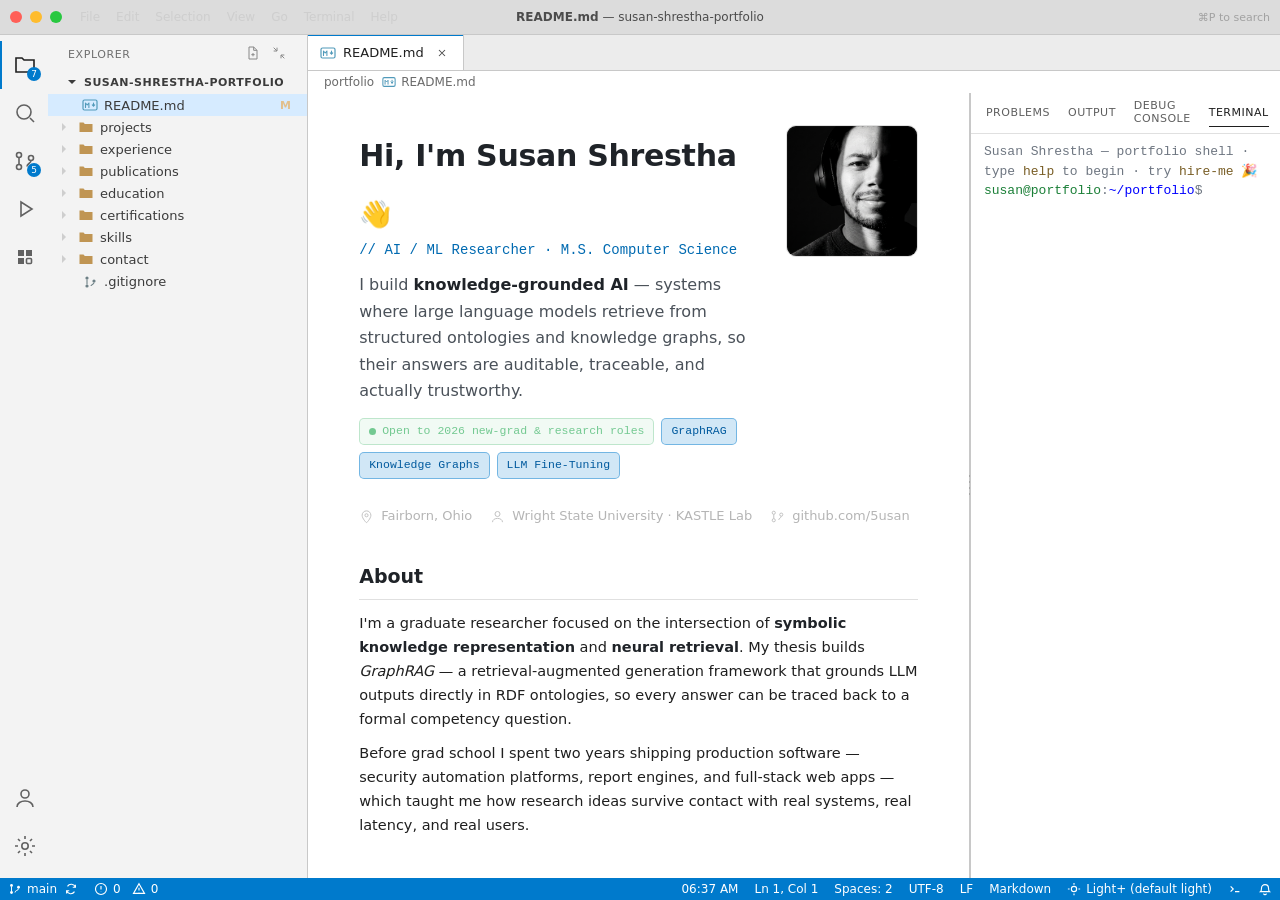
==== commit 788fbb4f: "ADDED: themes, resize images, added publications and certifications" ====
--- a/index.html
+++ b/index.html
@@ -1,157 +1,169 @@
 <!DOCTYPE html>
-<html lang="en">
+<html lang="en" data-theme="dark">
 <head>
-  <meta charset="UTF-8">
-  <meta name="viewport" content="width=device-width, initial-scale=1.0">
-  <title>Susan Shrestha | Portfolio IDE</title>
-  <meta name="description" content="VS Code themed portfolio of Susan Shrestha — AI/ML engineer focused on GraphRAG, multimodal retrieval, and production-ready intelligent systems.">
-  <link rel="preconnect" href="https://fonts.googleapis.com">
-  <link rel="preconnect" href="https://fonts.gstatic.com" crossorigin>
-  <link href="https://fonts.googleapis.com/css2?family=Inter:wght@400;500;600;700;800&family=Fira+Code:wght@400;500;600&display=swap" rel="stylesheet">
-  <link rel="stylesheet" href="styles.css">
+<meta charset="UTF-8">
+<meta name="viewport" content="width=device-width, initial-scale=1.0">
+<title>Susan Shrestha — Portfolio</title>
+<script>
+  (function () {
+    try {
+      var saved = localStorage.getItem('ss-theme');
+      var t = saved || ((window.matchMedia && window.matchMedia('(prefers-color-scheme: light)').matches) ? 'light' : 'dark');
+      document.documentElement.setAttribute('data-theme', t);
+    } catch (e) {}
+  })();
+</script>
+<link rel="stylesheet" href="styles.css">
 </head>
 <body>
-  <a class="skip-link" href="#editor-content">Skip to main content</a>
-  <div class="app-shell">
-    <header class="title-bar" aria-label="Editor title bar">
-      <div class="window-controls" aria-hidden="true">
-        <span class="dot dot-close"></span>
-        <span class="dot dot-min"></span>
-        <span class="dot dot-max"></span>
+<div class="window">
+
+  <!-- ============ TITLE BAR ============ -->
+  <div class="titlebar">
+    <div style="display:flex;align-items:center">
+      <div class="traffic">
+        <span class="dot red"></span><span class="dot yellow"></span><span class="dot green"></span>
       </div>
-      <p class="window-title">5usan.github.io — Portfolio — Visual Studio Code</p>
-      <button id="sidebar-toggle" class="sidebar-toggle" type="button" aria-expanded="true" aria-controls="explorer">Explorer</button>
-    </header>
+      <div class="titlebar-menu">
+        <span>File</span><span>Edit</span><span>Selection</span><span>View</span><span>Go</span><span>Terminal</span><span>Help</span>
+      </div>
+    </div>
+    <div class="titlebar-title"><b>README.md</b> — susan-shrestha-portfolio</div>
+    <div class="titlebar-right">
+      <span style="font-size:11px;opacity:.7">⌘P to search</span>
+    </div>
+  </div>
 
-    <div class="workspace">
-      <nav class="activity-bar" aria-label="Activity bar">
-        <button class="activity-icon active" type="button" data-target="about" aria-label="Open About" title="About">▦</button>
-        <button class="activity-icon" type="button" data-target="projects" aria-label="Open Projects" title="Projects">⌘</button>
-        <button class="activity-icon" type="button" data-target="experience" aria-label="Open Experience" title="Experience">☰</button>
-        <button class="activity-icon" type="button" data-target="contact" aria-label="Open Contact" title="Contact">✉</button>
-      </nav>
+  <!-- ============ MAIN ============ -->
+  <div class="main">
 
-      <aside id="explorer" class="explorer" aria-label="Portfolio explorer">
-        <div class="explorer-head">
-          <p class="explorer-label">Explorer</p>
-          <h1>5usan Portfolio</h1>
+    <!-- activity bar -->
+    <div class="activitybar">
+      <div class="group">
+        <div class="act-item active" data-view="explorer" title="Explorer">
+          <span class="badge">7</span>
+          <svg viewBox="0 0 24 24" fill="none" stroke="currentColor" stroke-width="1.6"><path d="M3 5h6l2 2h10v12H3z"/></svg>
         </div>
-
-        <section class="profile-card">
-          <p class="mono">SUSAN.SHRESTHA</p>
-          <p>AI/ML Engineer · Software Developer</p>
-          <p class="muted">Building GraphRAG, multimodal pipelines, and practical AI systems.</p>
-          <div class="quick-links">
-            <a href="https://github.com/5usan" target="_blank" rel="noreferrer">GitHub</a>
-            <a href="https://www.linkedin.com/in/5usan" target="_blank" rel="noreferrer">LinkedIn</a>
-            <a href="mailto:susanshrestha2056@gmail.com">Email</a>
-          </div>
-        </section>
-
-        <section class="file-tree" aria-label="Portfolio files">
-          <p class="explorer-label">Open Editors</p>
-          <button class="file-item active" type="button" data-target="about">about.md</button>
-          <button class="file-item" type="button" data-target="projects">projects.json</button>
-          <button class="file-item" type="button" data-target="experience">experience.log</button>
-          <button class="file-item" type="button" data-target="contact">contact.yml</button>
-        </section>
-      </aside>
-
-      <main class="editor" aria-label="Editor area">
-        <div class="tab-bar" role="tablist" aria-label="Open files">
-          <button id="tab-about" class="tab active" type="button" role="tab" aria-selected="true" aria-controls="panel-about" data-target="about">about.md</button>
-          <button id="tab-projects" class="tab" type="button" role="tab" aria-selected="false" aria-controls="panel-projects" data-target="projects">projects.json</button>
-          <button id="tab-experience" class="tab" type="button" role="tab" aria-selected="false" aria-controls="panel-experience" data-target="experience">experience.log</button>
-          <button id="tab-contact" class="tab" type="button" role="tab" aria-selected="false" aria-controls="panel-contact" data-target="contact">contact.yml</button>
+        <div class="act-item" data-view="search" title="Search">
+          <svg viewBox="0 0 24 24" fill="none" stroke="currentColor" stroke-width="1.6"><circle cx="11" cy="11" r="7"/><path d="M21 21l-4-4"/></svg>
         </div>
-
-        <section id="editor-content" class="editor-content" tabindex="-1">
-          <article id="panel-about" class="panel active" role="tabpanel" aria-labelledby="tab-about">
-            <p class="line"><span class="line-num">1</span><span># About Me</span></p>
-            <p class="line"><span class="line-num">2</span><span>I'm Susan Shrestha, an AI/ML engineer focused on graph-enhanced retrieval, LLM systems, and computer vision.</span></p>
-            <p class="line"><span class="line-num">3</span><span>I build production-ready workflows from research prototypes to deployed impact.</span></p>
-            <p class="line"><span class="line-num">4</span><span></span></p>
-            <p class="line"><span class="line-num">5</span><span>## Core Stack</span></p>
-            <p class="line"><span class="line-num">6</span><span>- Languages: Python, JavaScript, SQL, C++, HTML/CSS</span></p>
-            <p class="line"><span class="line-num">7</span><span>- AI/ML: PyTorch, Scikit-learn, Transformers, Hugging Face, OpenCV, YOLO</span></p>
-            <p class="line"><span class="line-num">8</span><span>- LLM Stack: GraphRAG, RAG, LangChain/LangGraph, Fine-tuning</span></p>
-            <p class="line"><span class="line-num">9</span><span>- Data/Infra: Neo4j, PostgreSQL, MongoDB, Redis, Docker, AWS, Linux</span></p>
-            <p class="line"><span class="line-num">10</span><span></span></p>
-            <p class="line"><span class="line-num">11</span><span>## External Profiles</span></p>
-            <p class="line"><span class="line-num">12</span><span><a href="https://medium.com/@susanshrestha2056" target="_blank" rel="noreferrer">Medium</a> · <a href="https://www.youtube.com/@5usan" target="_blank" rel="noreferrer">YouTube</a> · <a href="https://leetcode.com/u/5usan/" target="_blank" rel="noreferrer">LeetCode</a></span></p>
-          </article>
-
-          <article id="panel-projects" class="panel" role="tabpanel" aria-labelledby="tab-projects" hidden>
-            <p class="line"><span class="line-num">1</span><span>{</span></p>
-            <p class="line"><span class="line-num">2</span><span>  "selectedProjects": [</span></p>
-            <p class="line"><span class="line-num">3</span><span>    {"name": "GraphRAG", "url": "<a href="https://github.com/5usan/GraphRAG" target="_blank" rel="noreferrer">github.com/5usan/GraphRAG</a>", "focus": "knowledge graph augmented retrieval"},</span></p>
-            <p class="line"><span class="line-num">4</span><span>    {"name": "Multimodal-RAG", "url": "<a href="https://github.com/5usan/Multimodal-RAG" target="_blank" rel="noreferrer">github.com/5usan/Multimodal-RAG</a>", "focus": "text+vision retrieval"},</span></p>
-            <p class="line"><span class="line-num">5</span><span>    {"name": "Federated-LLM-Learning", "url": "<a href="https://github.com/5usan/Federated-LLM-Learning" target="_blank" rel="noreferrer">github.com/5usan/Federated-LLM-Learning</a>", "focus": "privacy-preserving LLM optimization"},</span></p>
-            <p class="line"><span class="line-num">6</span><span>    {"name": "Face-Detection", "url": "<a href="https://github.com/5usan/Face-Detection" target="_blank" rel="noreferrer">github.com/5usan/Face-Detection</a>", "focus": "efficient YOLO/OpenCV detection"},</span></p>
-            <p class="line"><span class="line-num">7</span><span>    {"name": "Few-Shot-GNN-LLM", "url": "<a href="https://github.com/5usan/Few-Shot-GNN-LLM" target="_blank" rel="noreferrer">github.com/5usan/Few-Shot-GNN-LLM</a>", "focus": "graph + language model few-shot learning"},</span></p>
-            <p class="line"><span class="line-num">8</span><span>    {"name": "Graph-Augmentation-using-LLMs", "url": "<a href="https://github.com/5usan/Graph-Augmentation-using-LLMs-for-Text-Attributed-GNNs" target="_blank" rel="noreferrer">github.com/5usan/Graph-Augmentation...</a>", "focus": "LLM-assisted graph enhancement"}</span></p>
-            <p class="line"><span class="line-num">9</span><span>  ]</span></p>
-            <p class="line"><span class="line-num">10</span><span>}</span></p>
-          </article>
-
-          <article id="panel-experience" class="panel" role="tabpanel" aria-labelledby="tab-experience" hidden>
-            <p class="line"><span class="line-num">1</span><span>[2026] AI Developer — Wright State University</span></p>
-            <p class="line"><span class="line-num">2</span><span>Built persona-consistent LLM chat systems and AI voice pipeline prototypes.</span></p>
-            <p class="line"><span class="line-num">3</span><span></span></p>
-            <p class="line"><span class="line-num">4</span><span>[2025] Software Engineer — Vairav Technology</span></p>
-            <p class="line"><span class="line-num">5</span><span>Built SOC automation and QR/LLM-integrated scam detection workflows.</span></p>
-            <p class="line"><span class="line-num">6</span><span></span></p>
-            <p class="line"><span class="line-num">7</span><span>[2025] Graduate Research Assistant</span></p>
-            <p class="line"><span class="line-num">8</span><span>Advanced GraphRAG and ontology-focused reasoning under KASTLE Lab.</span></p>
-            <p class="line"><span class="line-num">9</span><span></span></p>
-            <p class="line"><span class="line-num">10</span><span>[2024] Graduate Teaching Assistant</span></p>
-            <p class="line"><span class="line-num">11</span><span>Supported graduate Computer Science instruction and mentoring.</span></p>
-          </article>
-
-          <article id="panel-contact" class="panel" role="tabpanel" aria-labelledby="tab-contact" hidden>
-            <p class="line"><span class="line-num">1</span><span>name: Susan Shrestha</span></p>
-            <p class="line"><span class="line-num">2</span><span>email: <a href="mailto:susanshrestha2056@gmail.com">susanshrestha2056@gmail.com</a></span></p>
-            <p class="line"><span class="line-num">3</span><span>linkedin: <a href="https://www.linkedin.com/in/5usan" target="_blank" rel="noreferrer">linkedin.com/in/5usan</a></span></p>
-            <p class="line"><span class="line-num">4</span><span>github: <a href="https://github.com/5usan" target="_blank" rel="noreferrer">github.com/5usan</a></span></p>
-            <p class="line"><span class="line-num">5</span><span>resume: <a href="https://github.com/user-attachments/assets/5f5ab692-e5ba-46a8-98ff-2476e36bff5d" target="_blank" rel="noreferrer">view_resume.pdf</a></span></p>
-            <p class="line"><span class="line-num">6</span><span>availability: Open to AI/ML engineering, research, and product-focused collaborations</span></p>
-          </article>
-        </section>
-
-        <section class="terminal" aria-label="Terminal panel">
-          <div class="terminal-head">
-            <p>TERMINAL</p>
-            <span>bash</span>
-          </div>
-          <div class="terminal-body">
-            <p><span class="prompt">susan@portfolio:~$</span> cat github-stats.txt</p>
-            <div class="stats-grid">
-              <img src="https://github-profile-summary-cards.vercel.app/api/cards/stats?username=5usan&theme=2077" alt="GitHub statistics card">
-              <img src="https://github-profile-summary-cards.vercel.app/api/cards/repos-per-language?username=5usan&theme=2077" alt="Top languages card">
-              <img src="https://github-readme-streak-stats.herokuapp.com/?user=5usan&hide_border=true&background=050816&ring=7aa2ff&fire=34d399&currStreakLabel=7aa2ff" alt="GitHub streak stats">
-              <img src="https://github-readme-activity-graph.vercel.app/graph?username=5usan&bg_color=050816&color=7aa2ff&line=34d399&point=e6ebff&area=true&hide_border=true" alt="GitHub activity graph">
-            </div>
-            <p><span class="prompt">susan@portfolio:~$</span> cat contribution-snake.svg</p>
-            <picture>
-              <source media="(prefers-color-scheme: dark)" srcset="https://raw.githubusercontent.com/5usan/5usan/output/github-contribution-grid-snake-dark.svg">
-              <source media="(prefers-color-scheme: light)" srcset="https://raw.githubusercontent.com/5usan/5usan/output/github-contribution-grid-snake.svg">
-              <img class="snake" src="https://raw.githubusercontent.com/5usan/5usan/output/github-contribution-grid-snake-dark.svg" alt="Contribution snake animation">
-            </picture>
-          </div>
-        </section>
-      </main>
+        <div class="act-item" data-view="source control" title="Source Control">
+          <span class="badge">5</span>
+          <svg viewBox="0 0 24 24" fill="none" stroke="currentColor" stroke-width="1.6"><circle cx="6" cy="6" r="2.5"/><circle cx="6" cy="18" r="2.5"/><circle cx="18" cy="9" r="2.5"/><path d="M6 8.5v7M18 11.5c0 3-4 3-4 6"/></svg>
+        </div>
+        <div class="act-item" data-view="run" title="Run and Debug">
+          <svg viewBox="0 0 24 24" fill="none" stroke="currentColor" stroke-width="1.6"><path d="M8 5v14l11-7z"/></svg>
+        </div>
+        <div class="act-item" data-view="extensions" title="Extensions">
+          <svg viewBox="0 0 24 24" fill="currentColor"><path d="M5 5h6v6H5zM13 5h6v6h-6zM5 13h6v6H5z"/><rect x="13.5" y="13.5" width="5" height="5" rx="1" fill="none" stroke="currentColor" stroke-width="1.6"/></svg>
+        </div>
+      </div>
+      <div class="group bottom">
+        <div class="act-item" data-view="accounts" title="Accounts">
+          <svg viewBox="0 0 24 24" fill="none" stroke="currentColor" stroke-width="1.6"><circle cx="12" cy="8" r="4"/><path d="M4 21c0-4 4-6 8-6s8 2 8 6"/></svg>
+        </div>
+        <div class="act-item" data-view="settings" title="Manage">
+          <svg viewBox="0 0 24 24" fill="none" stroke="currentColor" stroke-width="1.6"><circle cx="12" cy="12" r="3.2"/><path d="M12 2v3M12 19v3M2 12h3M19 12h3M5 5l2 2M17 17l2 2M19 5l-2 2M7 17l-2 2"/></svg>
+        </div>
+      </div>
     </div>
 
-    <footer class="status-bar" aria-label="Status bar">
-      <p>main</p>
-      <p>UTF-8</p>
-      <p>Ln 1, Col 1</p>
-      <p id="active-file">about.md</p>
-      <p id="clock">--:--</p>
-      <p>© <span id="year"></span> Susan Shrestha</p>
-    </footer>
+    <!-- sidebar / explorer -->
+    <div class="sidebar">
+      <div class="sidebar-header">
+        <span id="sidebar-title">Explorer</span>
+        <span class="actions">
+          <span id="explorer-newfile" title="New File" style="cursor:pointer"><svg viewBox="0 0 24 24" fill="none" stroke="currentColor" stroke-width="1.5"><path d="M13 3H6v18h12V8z"/><path d="M13 3v5h5M12 12v5M9.5 14.5h5"/></svg></span>
+          <span title="Collapse" style="cursor:pointer"><svg viewBox="0 0 24 24" fill="none" stroke="currentColor" stroke-width="1.5"><path d="M9 9H4M9 9V4M9 9l-5-5M15 15h5M15 15v5M15 15l5 5"/></svg></span>
+        </span>
+      </div>
+      <div class="explorer-root">
+        <span class="chevron"><svg viewBox="0 0 16 16" fill="currentColor"><path d="M4 6l4 4 4-4z"/></svg></span>
+        SUSAN-SHRESTHA-PORTFOLIO
+      </div>
+      <div class="tree" id="tree"></div>
+    </div>
+
+    <!-- editor region -->
+    <div class="editor-region">
+      <div class="tabbar" id="tabbar"></div>
+      <div class="breadcrumb" id="breadcrumb"></div>
+      <div class="editor-panel-split">
+        <div class="editor-scroll" id="editor-scroll"></div>
+
+        <!-- panel / terminal -->
+        <div class="panel" id="panel">
+          <div class="panel-resizer" id="panel-resizer" title="Drag to resize"></div>
+          <div class="panel-tabs">
+            <span class="panel-tab" data-panel="problems">Problems</span>
+            <span class="panel-tab" data-panel="output">Output</span>
+            <span class="panel-tab" data-panel="debug">Debug Console</span>
+            <span class="panel-tab active" data-panel="terminal">Terminal</span>
+            <span class="panel-actions">
+              <span title="Clear" id="panel-trash"><svg viewBox="0 0 16 16" fill="none" stroke="currentColor" stroke-width="1.3"><path d="M3 4.5h10M6 4.5V3h4v1.5M4.5 4.5l.6 9h5.8l.6-9"/></svg></span>
+              <span title="Split"><svg viewBox="0 0 24 24" fill="none" stroke="currentColor" stroke-width="1.5"><rect x="3" y="4" width="18" height="16" rx="1.5"/><path d="M12 4v16"/></svg></span>
+              <span title="Close Panel" id="panel-close"><svg viewBox="0 0 16 16" fill="none" stroke="currentColor" stroke-width="1.4"><path d="M4 4l8 8M12 4l-8 8"/></svg></span>
+            </span>
+          </div>
+          <div class="terminal" id="terminal">
+            <div class="line term-prompt" id="term-prompt-line">
+              <span class="ps1"><span>susan@portfolio</span><span class="term-dim">:</span><span class="term-blue">~/portfolio</span><span class="term-dim">$</span></span>
+              <input class="term-input" id="term-input" autocomplete="off" autocapitalize="off" spellcheck="false" aria-label="terminal input">
+            </div>
+          </div>
+        </div>
+      </div>
+    </div>
   </div>
 
-  <script src="script.js"></script>
+  <!-- ============ STATUS BAR ============ -->
+  <div class="statusbar">
+    <div class="sb-left">
+      <span class="sb-item" id="sb-branch" title="Git branch">
+        <svg viewBox="0 0 16 16" fill="currentColor"><circle cx="4" cy="4" r="1.6"/><circle cx="4" cy="12" r="1.6"/><circle cx="12" cy="6" r="1.6"/><path d="M4 5.6v4.8M12 7.6c0 2.5-4 1.5-4 4.4" stroke="currentColor" stroke-width="1.1" fill="none"/></svg>
+        main
+        <svg viewBox="0 0 16 16" fill="none" stroke="currentColor" stroke-width="1.3" style="margin-left:2px"><path d="M13 6a5 5 0 00-9-1M3 10a5 5 0 009 1"/><path d="M13 3v3h-3M3 13v-3h3"/></svg>
+      </span>
+      <span class="sb-item" id="sb-problems" title="Problems">
+        <svg viewBox="0 0 16 16" fill="none" stroke="currentColor" stroke-width="1.3"><circle cx="8" cy="8" r="6.3"/><path d="M8 4.6v4M8 10.8v.2"/></svg> 0
+        <svg viewBox="0 0 16 16" fill="none" stroke="currentColor" stroke-width="1.3" style="margin-left:6px"><path d="M8 2l6.3 11H1.7z"/><path d="M8 6.5v3.2M8 11.4v.2"/></svg> 0
+      </span>
+    </div>
+    <div class="sb-right">
+      <span class="sb-item" id="sb-clock" title="Local time">--:--</span>
+      <span class="sb-item">Ln 1, Col 1</span>
+      <span class="sb-item" id="sb-spaces">Spaces: 2</span>
+      <span class="sb-item" id="sb-enc">UTF-8</span>
+      <span class="sb-item" id="sb-eol">LF</span>
+      <span class="sb-item" id="sb-lang">Markdown</span>
+      <span class="sb-item" id="sb-theme" title="Change theme (⌘K ⌘T)">
+        <svg viewBox="0 0 16 16" fill="none" stroke="currentColor" stroke-width="1.3"><circle cx="8" cy="8" r="3"/><path d="M8 1v2M8 13v2M1 8h2M13 8h2"/></svg>
+        <span id="sb-theme-label">Dark+ (default dark)</span>
+      </span>
+      <span class="sb-item" id="sb-terminal" title="Toggle terminal (⌃`)">
+        <svg viewBox="0 0 16 16" fill="none" stroke="currentColor" stroke-width="1.3"><path d="M3 5l3 3-3 3M8 11h5"/></svg>
+      </span>
+      <span class="sb-item" id="sb-bell" title="Notifications">
+        <svg viewBox="0 0 16 16" fill="none" stroke="currentColor" stroke-width="1.3"><path d="M4 7a4 4 0 018 0c0 3 1.2 4 1.2 4H2.8S4 10 4 7z"/><path d="M6.5 13a1.5 1.5 0 003 0"/></svg>
+      </span>
+    </div>
+  </div>
+</div>
+
+<!-- ============ COMMAND PALETTE ============ -->
+<div class="palette-overlay" id="palette-overlay">
+  <div class="palette">
+    <div class="palette-input-wrap">
+      <input id="palette-input" placeholder="Search files by name (type > for commands)" autocomplete="off" spellcheck="false">
+    </div>
+    <div class="palette-list" id="palette-list"></div>
+  </div>
+</div>
+
+<div class="toast" id="toast"></div>
+<div class="mobile-note">💡 Built for desktop — best viewed wide</div>
+
+<script src="content.js"></script>
+<script src="app.js"></script>
 </body>
 </html>
--- a/styles.css
+++ b/styles.css
@@ -1,438 +1,724 @@
+/* ============================================================
+   Susan Shrestha — VS Code themed portfolio
+   Theme variables: Dark+ (default), One Dark Pro, Monokai
+   ============================================================ */
+
 :root {
-  --bg: #1e1e1e;
-  --surface-0: #252526;
-  --surface-1: #2d2d30;
-  --surface-2: #333333;
-  --surface-3: #1f1f1f;
-  --surface-dark: #111;
-  --border: #3c3c3c;
-  --text: #d4d4d4;
-  --muted: #9da1a6;
-  --accent: #3794ff;
-  --accent-soft: rgba(55, 148, 255, 0.18);
-  --status-bar-bg: #007acc;
-  --activity-width: 48px;
-  --explorer-width: 290px;
-  --ok: #4ec9b0;
-  --warn: #dcdcaa;
-  --danger: #f48771;
-  --mono: 'Fira Code', ui-monospace, SFMono-Regular, Menlo, Consolas, monospace;
-  --ui: 'Inter', system-ui, sans-serif;
-}
-
-* {
-  box-sizing: border-box;
-}
-
-html,
+  /* chrome */
+  --titlebar: #3c3c3c;
+  --titlebar-text: #cccccc;
+  --activitybar: #333333;
+  --activitybar-fg: #858585;
+  --activitybar-fg-active: #ffffff;
+  --activitybar-active-border: #007acc;
+  --sidebar: #252526;
+  --sidebar-fg: #cccccc;
+  --sidebar-section: #bbbbbb;
+  --editor: #1e1e1e;
+  --editor-fg: #d4d4d4;
+  --tabs-bg: #252526;
+  --tab-inactive: #2d2d2d;
+  --tab-active: #1e1e1e;
+  --tab-fg: #969696;
+  --tab-active-fg: #ffffff;
+  --tab-top-border: #007acc;
+  --breadcrumb-fg: #a9a9a9;
+  --panel-bg: #1e1e1e;
+  --panel-tab-fg: #969696;
+  --panel-tab-active: #e7e7e7;
+  --statusbar: #007acc;
+  --statusbar-fg: #ffffff;
+  --statusbar-noopen: #68217a;
+  --border: #2b2b2b;
+  --border-strong: #1b1b1b;
+  --accent: #007acc;
+  --accent-hover: #1f9cfb;
+  --selection: #264f78;
+  --list-hover: #2a2d2e;
+  --list-active: #094771;
+  --scrollbar: #424242;
+  --gutter-fg: #6e7681;
+  --link: #4daafc;
+
+  /* syntax */
+  --tok-key: #569cd6;
+  --tok-key2: #c586c0;
+  --tok-str: #ce9178;
+  --tok-num: #b5cea8;
+  --tok-com: #6a9955;
+  --tok-fn: #dcdcaa;
+  --tok-type: #4ec9b0;
+  --tok-prop: #9cdcfe;
+  --tok-const: #4fc1ff;
+  --tok-punc: #d4d4d4;
+  --tok-tag: #569cd6;
+  --tok-attr: #9cdcfe;
+
+  /* markdown */
+  --md-h: #ffffff;
+  --md-accent: #4daafc;
+  --md-quote-bar: #007acc;
+  --md-code-bg: #2a2a2a;
+
+  --mono: "SF Mono", "JetBrains Mono", "Cascadia Code", "Fira Code", Menlo, Consolas, "Courier New", monospace;
+  --ui: -apple-system, BlinkMacSystemFont, "Segoe UI", system-ui, sans-serif;
+}
+
+/* ---------- One Dark Pro ---------- */
+html[data-theme="onedark"] {
+  --titlebar: #21252b;
+  --activitybar: #2c313a;
+  --activitybar-active-border: #61afef;
+  --sidebar: #21252b;
+  --sidebar-fg: #abb2bf;
+  --editor: #282c34;
+  --editor-fg: #abb2bf;
+  --tabs-bg: #21252b;
+  --tab-inactive: #21252b;
+  --tab-active: #282c34;
+  --tab-top-border: #61afef;
+  --panel-bg: #282c34;
+  --statusbar: #21252b;
+  --statusbar-fg: #9da5b4;
+  --statusbar-noopen: #61afef;
+  --border: #181a1f;
+  --border-strong: #181a1f;
+  --accent: #61afef;
+  --accent-hover: #82c0ff;
+  --selection: #3e4451;
+  --list-hover: #2c313a;
+  --list-active: #2c313a;
+  --link: #61afef;
+
+  --tok-key: #c678dd;
+  --tok-key2: #c678dd;
+  --tok-str: #98c379;
+  --tok-num: #d19a66;
+  --tok-com: #5c6370;
+  --tok-fn: #61afef;
+  --tok-type: #e5c07b;
+  --tok-prop: #e06c75;
+  --tok-const: #d19a66;
+  --tok-punc: #abb2bf;
+  --tok-tag: #e06c75;
+  --tok-attr: #d19a66;
+
+  --md-h: #e6e6e6;
+  --md-accent: #61afef;
+  --md-quote-bar: #61afef;
+  --md-code-bg: #2d323b;
+}
+
+/* ---------- Monokai ---------- */
+html[data-theme="monokai"] {
+  --titlebar: #1e1f1c;
+  --activitybar: #272822;
+  --activitybar-active-border: #fd971f;
+  --sidebar: #1e1f1c;
+  --sidebar-fg: #cfcfc2;
+  --editor: #272822;
+  --editor-fg: #f8f8f2;
+  --tabs-bg: #1e1f1c;
+  --tab-inactive: #1e1f1c;
+  --tab-active: #272822;
+  --tab-top-border: #fd971f;
+  --panel-bg: #272822;
+  --statusbar: #1e1f1c;
+  --statusbar-fg: #cfcfc2;
+  --statusbar-noopen: #fd971f;
+  --border: #151613;
+  --border-strong: #151613;
+  --accent: #fd971f;
+  --accent-hover: #ffb454;
+  --selection: #49483e;
+  --list-hover: #3e3d32;
+  --list-active: #414339;
+  --link: #66d9ef;
+
+  --tok-key: #f92672;
+  --tok-key2: #f92672;
+  --tok-str: #e6db74;
+  --tok-num: #ae81ff;
+  --tok-com: #75715e;
+  --tok-fn: #a6e22e;
+  --tok-type: #66d9ef;
+  --tok-prop: #fd971f;
+  --tok-const: #ae81ff;
+  --tok-punc: #f8f8f2;
+  --tok-tag: #f92672;
+  --tok-attr: #a6e22e;
+
+  --md-h: #f8f8f2;
+  --md-accent: #66d9ef;
+  --md-quote-bar: #fd971f;
+  --md-code-bg: #1e1f1c;
+}
+
+/* ---------- Light+ (default light) ---------- */
+html[data-theme="light"] {
+  /* chrome */
+  --titlebar: #dcdcdc;
+  --titlebar-text: #333333;
+  --activitybar: #f3f3f3;
+  --activitybar-fg: #616161;
+  --activitybar-fg-active: #1f1f1f;
+  --activitybar-active-border: #007acc;
+  --sidebar: #f3f3f3;
+  --sidebar-fg: #3b3b3b;
+  --sidebar-section: #6f6f6f;
+  --editor: #ffffff;
+  --editor-fg: #1f1f1f;
+  --tabs-bg: #ececec;
+  --tab-inactive: #ececec;
+  --tab-active: #ffffff;
+  --tab-fg: #5f5f5f;
+  --tab-active-fg: #1f1f1f;
+  --tab-top-border: #007acc;
+  --breadcrumb-fg: #6b6b6b;
+  --panel-bg: #ffffff;
+  --panel-tab-fg: #5f5f5f;
+  --panel-tab-active: #1f1f1f;
+  --statusbar: #007acc;
+  --statusbar-fg: #ffffff;
+  --statusbar-noopen: #68217a;
+  --border: #e0e0e0;
+  --border-strong: #c8c8c8;
+  --accent: #007acc;
+  --accent-hover: #005a9e;
+  --selection: #add6ff;
+  --list-hover: #e8e8e8;
+  --list-active: #d6ebff;
+  --scrollbar: #c1c1c1;
+  --gutter-fg: #237893;
+  --link: #006ab1;
+
+  /* syntax */
+  --tok-key: #0000ff;
+  --tok-key2: #af00db;
+  --tok-str: #a31515;
+  --tok-num: #098658;
+  --tok-com: #008000;
+  --tok-fn: #795e26;
+  --tok-type: #267f99;
+  --tok-prop: #001080;
+  --tok-const: #0070c1;
+  --tok-punc: #383a42;
+  --tok-tag: #800000;
+  --tok-attr: #e50000;
+
+  /* markdown */
+  --md-h: #1f2328;
+  --md-accent: #006ab1;
+  --md-quote-bar: #007acc;
+  --md-code-bg: #f0f0f0;
+}
+/* light-theme contrast fixes for hardcoded grays/greens */
+html[data-theme="light"] .md-view .lede,
+html[data-theme="light"] .pub .pub-authors { color: #4a5159; }
+html[data-theme="light"] .md-view blockquote { color: #57606a; background: rgba(0,0,0,.035); }
+html[data-theme="light"] .term-dim { color: #6e7681; }
+html[data-theme="light"] .term-green,
+html[data-theme="light"] .term-prompt .ps1 { color: #1a7f37; }
+html[data-theme="light"] .term-cursor { background: var(--editor-fg); }
+
+* { box-sizing: border-box; margin: 0; padding: 0; }
+
+html, body { height: 100%; }
+
 body {
-  margin: 0;
-  min-height: 100%;
-  background: var(--bg);
-  color: var(--text);
   font-family: var(--ui);
-}
-
-a {
-  color: var(--accent);
-  text-decoration: none;
-}
-
-a:hover,
-a:focus-visible {
-  text-decoration: underline;
-}
-
-.skip-link {
-  position: absolute;
-  left: -999px;
-  top: 0;
-  z-index: 99;
-  background: var(--accent);
-  color: #fff;
-  padding: 0.6rem 0.9rem;
-}
-
-.skip-link:focus {
-  left: 0.5rem;
-  top: 0.5rem;
-}
-
-.app-shell {
-  min-height: 100vh;
+  background: var(--border-strong);
+  color: var(--editor-fg);
+  overflow: hidden;
+  font-size: 13px;
+  -webkit-font-smoothing: antialiased;
+}
+
+::selection { background: var(--selection); }
+
+/* ---------- scrollbars ---------- */
+::-webkit-scrollbar { width: 12px; height: 12px; }
+::-webkit-scrollbar-thumb { background: var(--scrollbar); border: 3px solid transparent; background-clip: content-box; border-radius: 8px; }
+::-webkit-scrollbar-thumb:hover { background: #5a5a5a; background-clip: content-box; }
+::-webkit-scrollbar-corner { background: transparent; }
+
+/* ============================================================
+   Window shell
+   ============================================================ */
+.window {
   display: grid;
-  grid-template-rows: 36px 1fr 28px;
-}
-
-.title-bar {
-  display: flex;
+  grid-template-rows: 35px 1fr 22px;
+  height: 100vh;
+  background: var(--editor);
+}
+
+/* ---------- title bar ---------- */
+.titlebar {
+  background: var(--titlebar);
+  color: var(--titlebar-text);
+  display: grid;
+  grid-template-columns: 1fr auto 1fr;
   align-items: center;
-  justify-content: space-between;
-  gap: 0.75rem;
-  background: var(--surface-0);
-  border-bottom: 1px solid var(--border);
-  padding: 0 0.75rem;
-}
-
-.window-controls {
-  display: flex;
-  gap: 0.4rem;
-  min-width: 64px;
-}
-
-.dot {
-  width: 12px;
-  height: 12px;
-  border-radius: 50%;
-  display: inline-block;
-}
-
-.dot-close { background: var(--danger); }
-.dot-min { background: var(--warn); }
-.dot-max { background: var(--ok); }
-
-.window-title {
-  margin: 0;
-  color: var(--muted);
-  font-size: 0.78rem;
-  flex: 1;
-  text-align: center;
-  white-space: nowrap;
+  padding: 0 10px;
+  -webkit-user-select: none;
+  user-select: none;
+  border-bottom: 1px solid var(--border-strong);
+}
+.traffic { display: flex; gap: 8px; align-items: center; }
+.traffic .dot { width: 12px; height: 12px; border-radius: 50%; }
+.traffic .red { background: #ff5f57; }
+.traffic .yellow { background: #febc2e; }
+.traffic .green { background: #28c840; }
+.titlebar-menu { display: flex; gap: 16px; margin-left: 18px; font-size: 12px; color: #cccccc; }
+.titlebar-menu span { opacity: .85; cursor: default; }
+.titlebar-menu span:hover { opacity: 1; }
+.titlebar-title { font-size: 12px; opacity: .85; white-space: nowrap; }
+.titlebar-title b { font-weight: 600; }
+.titlebar-right { justify-self: end; display: flex; gap: 14px; align-items: center; color: #8a8a8a; }
+.titlebar-right svg { width: 15px; height: 15px; }
+
+/* ============================================================
+   Main area
+   ============================================================ */
+.main {
+  display: grid;
+  grid-template-columns: 48px var(--sidebar-w, 260px) 1fr;
+  min-height: 0;
   overflow: hidden;
-  text-overflow: ellipsis;
-}
-
-.sidebar-toggle {
-  border: 1px solid var(--border);
-  background: var(--surface-1);
-  color: var(--text);
-  border-radius: 4px;
-  font-size: 0.72rem;
-  padding: 0.25rem 0.55rem;
-}
-
-.workspace {
-  display: grid;
-  grid-template-columns: var(--activity-width) var(--explorer-width) 1fr;
-  min-height: 0;
-}
-
-.activity-bar {
-  background: var(--surface-2);
-  border-right: 1px solid var(--border);
+}
+
+/* ---------- activity bar ---------- */
+.activitybar {
+  background: var(--activitybar);
   display: flex;
   flex-direction: column;
   align-items: center;
-  padding: 0.55rem 0;
-  gap: 0.3rem;
-}
-
-.activity-icon {
+  padding-top: 6px;
+}
+.activitybar .group { display: flex; flex-direction: column; align-items: center; }
+.activitybar .group.bottom { margin-top: auto; padding-bottom: 8px; }
+.act-item {
+  width: 48px; height: 48px;
+  display: flex; align-items: center; justify-content: center;
+  color: var(--activitybar-fg);
+  cursor: pointer;
+  position: relative;
+  border-left: 2px solid transparent;
+}
+.act-item svg { width: 24px; height: 24px; }
+.act-item:hover { color: var(--activitybar-fg-active); }
+.act-item.active { color: var(--activitybar-fg-active); border-left-color: var(--activitybar-active-border); }
+.act-item .badge {
+  position: absolute; bottom: 8px; right: 7px;
+  background: var(--accent); color: #fff;
+  font-size: 9px; line-height: 14px; min-width: 14px; text-align: center;
+  border-radius: 8px; padding: 0 3px; font-family: var(--ui);
+}
+
+/* ---------- sidebar / explorer ---------- */
+.sidebar {
+  background: var(--sidebar);
+  color: var(--sidebar-fg);
+  display: flex;
+  flex-direction: column;
+  min-width: 0;
+  overflow: hidden;
+  border-right: 1px solid var(--border-strong);
+}
+.sidebar-header {
+  font-size: 11px; text-transform: uppercase; letter-spacing: .6px;
+  padding: 10px 20px 6px; color: var(--sidebar-section);
+  display: flex; justify-content: space-between; align-items: center;
+}
+.sidebar-header .actions { display: flex; gap: 10px; opacity: .8; }
+.sidebar-header .actions svg { width: 16px; height: 16px; }
+.explorer-root {
+  font-size: 11px; font-weight: 700; text-transform: uppercase; letter-spacing: .5px;
+  padding: 4px 12px 4px 16px; display: flex; align-items: center; gap: 4px;
+  color: var(--sidebar-fg); cursor: default;
+}
+.explorer-root .chevron { width: 16px; height: 16px; }
+.tree { overflow-y: auto; flex: 1; padding-bottom: 12px; }
+.tree-row {
+  display: flex; align-items: center; gap: 6px;
+  padding: 2px 12px 2px 0;
+  cursor: pointer; white-space: nowrap;
+  color: var(--sidebar-fg);
+  height: 22px;
+  position: relative;
+}
+.tree-row:hover { background: var(--list-hover); }
+.tree-row.selected { background: var(--list-active); }
+.tree-row .indent { display: inline-block; }
+.tree-row .chevron { width: 16px; height: 16px; flex: 0 0 16px; color: #c5c5c5; opacity: .8; }
+.tree-row .chevron.hidden { visibility: hidden; }
+.tree-row .ficon { width: 16px; height: 16px; flex: 0 0 16px; display: flex; align-items: center; justify-content: center; font-size: 13px; }
+.tree-row .label { overflow: hidden; text-overflow: ellipsis; }
+.tree-row .git-mark { margin-left: auto; font-size: 11px; font-weight: 700; padding-right: 4px; }
+.git-M { color: #e2c08d; }
+.git-U { color: #73c991; }
+
+/* file-type icon colors */
+.ic-md { color: #519aba; }
+.ic-ts { color: #4daceb; }
+.ic-json { color: #cbcb41; }
+.ic-folder { color: #c09553; }
+.ic-git { color: #6d8086; }
+.ic-react { color: #4daceb; }
+
+/* ============================================================
+   Editor region
+   ============================================================ */
+.editor-region {
+  display: flex; flex-direction: column;
+  min-width: 0; min-height: 0;
+  background: var(--editor);
+}
+
+/* tabs */
+.tabbar {
+  display: flex; background: var(--tabs-bg); min-height: 35px;
+  overflow-x: auto; overflow-y: hidden;
+  border-bottom: 1px solid var(--border-strong);
+  scrollbar-width: none;
+}
+.tabbar::-webkit-scrollbar { height: 0; }
+.tab {
+  display: flex; align-items: center; gap: 7px;
+  padding: 0 12px 0 12px; height: 35px;
+  background: var(--tab-inactive); color: var(--tab-fg);
+  border-right: 1px solid var(--border-strong);
+  cursor: pointer; white-space: nowrap; position: relative;
+  max-width: 220px;
+}
+.tab .ficon { width: 16px; height: 16px; display: flex; align-items: center; justify-content: center; }
+.tab.active { background: var(--tab-active); color: var(--tab-active-fg); }
+.tab.active::before {
+  content: ""; position: absolute; top: 0; left: 0; right: 0; height: 1px;
+  background: var(--tab-top-border);
+}
+.tab .label { overflow: hidden; text-overflow: ellipsis; font-size: 13px; }
+.tab .label.preview { font-style: italic; }
+.tab .close {
+  width: 18px; height: 18px; border-radius: 4px; display: flex; align-items: center; justify-content: center;
+  margin-left: 2px; opacity: 0; flex: 0 0 18px;
+}
+.tab .close svg { width: 12px; height: 12px; }
+.tab:hover .close { opacity: .8; }
+.tab.active .close { opacity: .8; }
+.tab .close:hover { background: rgba(255,255,255,.12); opacity: 1; }
+.tab .dirty { width: 8px; height: 8px; border-radius: 50%; background: currentColor; }
+
+/* breadcrumb */
+.breadcrumb {
+  display: flex; align-items: center; gap: 4px;
+  padding: 3px 16px; font-size: 12px; color: var(--breadcrumb-fg);
+  background: var(--editor); min-height: 22px;
+}
+.breadcrumb .crumb { display: flex; align-items: center; gap: 5px; }
+.breadcrumb .sep { opacity: .5; }
+.breadcrumb .ficon { width: 14px; height: 14px; display: inline-flex; }
+
+/* editor + panel split */
+.editor-panel-split {
+  flex: 1; display: flex; flex-direction: row; min-height: 0; min-width: 0;
+}
+.editor-scroll {
+  flex: 1; overflow: auto; min-height: 0; min-width: 0; position: relative;
+  display: flex;
+}
+
+/* code view (line numbers + content) */
+.code-view { display: flex; width: 100%; font-family: var(--mono); font-size: 13.5px; line-height: 20px; }
+.gutter {
+  flex: 0 0 auto; text-align: right; padding: 12px 16px 40px 24px;
+  color: var(--gutter-fg); user-select: none;
+  font-variant-numeric: tabular-nums;
+}
+.gutter span { display: block; }
+.code-body { flex: 1; padding: 12px 24px 60px 8px; white-space: pre; tab-size: 2; min-width: 0; }
+.code-body.wrap { white-space: pre-wrap; }
+
+/* token colors */
+.tk { color: var(--editor-fg); }
+.k { color: var(--tok-key); }
+.k2 { color: var(--tok-key2); }
+.s { color: var(--tok-str); }
+.n { color: var(--tok-num); }
+.c { color: var(--tok-com); font-style: italic; }
+.f { color: var(--tok-fn); }
+.t { color: var(--tok-type); }
+.p { color: var(--tok-prop); }
+.cn { color: var(--tok-const); }
+.pu { color: var(--tok-punc); }
+.cmt { color: var(--editor-fg); }
+
+/* ---------- markdown rendered view ---------- */
+.md-view {
   width: 100%;
-  border: 0;
-  border-left: 2px solid transparent;
-  background: transparent;
-  color: var(--muted);
-  font-family: var(--mono);
-  font-size: 1.1rem;
-  padding: 0.55rem 0;
-}
-
-.activity-icon.active,
-.activity-icon:hover,
-.activity-icon:focus-visible {
-  color: var(--text);
-  border-left-color: var(--accent);
-  background: rgba(255, 255, 255, 0.05);
-}
-
-.explorer {
-  background: var(--surface-0);
-  border-right: 1px solid var(--border);
-  padding: 0.75rem;
-  overflow-y: auto;
-}
-
-.explorer.collapsed {
-  display: none;
-}
-
-.explorer-head h1 {
-  margin: 0.12rem 0 0.8rem;
-  font-size: 1rem;
-}
-
-.explorer-label {
-  margin: 0;
-  color: var(--muted);
-  font-size: 0.72rem;
-  letter-spacing: 0.06em;
-  text-transform: uppercase;
-}
-
-.profile-card,
-.file-tree {
-  background: var(--surface-1);
+  max-width: 860px;
+  padding: 32px clamp(24px, 4vw, 56px) 100px;
+  margin: 0 auto;
+  line-height: 1.65;
+  font-family: var(--ui);
+  font-size: 14.5px;
+  color: var(--editor-fg);
+}
+.md-view h1 { font-size: clamp(24px, 4.5vw, 30px); color: var(--md-h); font-weight: 600; margin: 6px 0 6px; letter-spacing: -.3px; display: flex; align-items: center; gap: 12px; flex-wrap: wrap; }
+.md-view h2 { font-size: 19px; color: var(--md-h); font-weight: 600; margin: 34px 0 12px; padding-bottom: 7px; border-bottom: 1px solid var(--border); }
+.md-view h3 { font-size: 15.5px; color: var(--md-h); font-weight: 600; margin: 22px 0 8px; }
+.md-view p { margin: 10px 0; }
+.md-view a { color: var(--link); text-decoration: none; }
+.md-view a:hover { text-decoration: underline; }
+.md-view ul { margin: 10px 0; padding-left: 22px; }
+.md-view li { margin: 5px 0; }
+.md-view li::marker { color: var(--accent); }
+.md-view strong { color: var(--md-h); font-weight: 600; }
+.md-view code { font-family: var(--mono); background: var(--md-code-bg); padding: 2px 6px; border-radius: 4px; font-size: 12.5px; color: var(--tok-str); }
+.md-view blockquote {
+  border-left: 3px solid var(--md-quote-bar); padding: 2px 16px; margin: 14px 0;
+  color: #b5b5b5; background: rgba(127,127,127,.06);
+}
+.md-view hr { border: 0; border-top: 1px solid var(--border); margin: 26px 0; }
+.md-view .lede { font-size: 16px; color: #c9c9c9; }
+
+.md-view .subtitle { color: var(--md-accent); font-family: var(--mono); font-size: 14px; margin-top: -2px; }
+
+/* badges / chips */
+.chips { display: flex; flex-wrap: wrap; gap: 7px; margin: 14px 0; }
+.chip {
+  font-family: var(--mono); font-size: 11.5px; padding: 3px 9px; border-radius: 5px;
+  background: var(--md-code-bg); color: var(--editor-fg); border: 1px solid var(--border);
+}
+.chip.accent { background: color-mix(in srgb, var(--accent) 18%, transparent); border-color: color-mix(in srgb, var(--accent) 45%, transparent); color: var(--accent-hover); }
+.chip.ok { color: #73c991; border-color: rgba(115,201,145,.4); background: rgba(115,201,145,.1); }
+.chip .dotpulse { display:inline-block; width:7px;height:7px;border-radius:50%;background:#73c991;margin-right:6px;vertical-align:middle; animation: pulse 2s infinite; }
+@keyframes pulse { 0%,100%{opacity:1;} 50%{opacity:.35;} }
+
+/* hero in README */
+.hero { display: flex; gap: 26px; align-items: flex-start; margin-bottom: 4px; flex-wrap: wrap; }
+.hero .htext { flex: 1 1 260px; min-width: 0; }
+.avatar {
+  flex: 0 0 132px; height: 132px; border-radius: 10px; overflow: hidden;
   border: 1px solid var(--border);
-  border-radius: 6px;
-  padding: 0.75rem;
-  margin-bottom: 0.75rem;
-}
-
-.mono {
-  font-family: var(--mono);
-  color: var(--ok);
-  margin: 0 0 0.2rem;
-  font-size: 0.82rem;
-}
-
-.profile-card p {
-  margin: 0.25rem 0;
-  font-size: 0.85rem;
-}
-
-.muted {
-  color: var(--muted);
-}
-
-.quick-links {
-  margin-top: 0.65rem;
-  display: flex;
-  flex-wrap: wrap;
-  gap: 0.4rem;
-}
-
-.quick-links a {
-  font-size: 0.75rem;
-  background: var(--surface-0);
-  border: 1px solid var(--border);
-  border-radius: 4px;
-  padding: 0.2rem 0.4rem;
-}
-
-.file-item {
-  width: 100%;
-  text-align: left;
-  margin-top: 0.38rem;
-  border: 1px solid transparent;
-  border-radius: 4px;
-  background: transparent;
-  color: var(--text);
-  font-family: var(--mono);
-  font-size: 0.8rem;
-  padding: 0.34rem 0.5rem;
-}
-
-.file-item.active,
-.file-item:hover,
-.file-item:focus-visible {
-  background: var(--accent-soft);
-  border-color: var(--accent);
-}
-
-.editor {
-  min-width: 0;
-  display: grid;
-  grid-template-rows: 38px 1fr auto;
-  background: var(--bg);
-}
-
-.tab-bar {
-  display: flex;
-  align-items: stretch;
-  background: var(--surface-1);
-  border-bottom: 1px solid var(--border);
-  overflow-x: auto;
-}
-
-.tab {
-  border: 0;
-  border-right: 1px solid var(--border);
-  background: var(--surface-1);
-  color: var(--muted);
-  padding: 0 0.85rem;
-  min-height: 38px;
-  font-size: 0.82rem;
-  font-family: var(--mono);
-  white-space: nowrap;
-}
-
-.tab.active {
-  background: var(--bg);
-  color: var(--text);
-  border-top: 1px solid var(--accent);
-}
-
-.editor-content {
-  overflow: auto;
-  padding: 0.85rem 0;
-}
-
+  background: var(--md-code-bg);
+  position: relative;
+}
+.avatar img { width: 100%; height: 100%; object-fit: cover; display: block; }
+.avatar.avatar-tall img { object-position: center top; }
+.avatar::after {
+  content: ""; position: absolute; inset: 0; pointer-events: none;
+  box-shadow: inset 0 0 0 1px rgba(255,255,255,.04);
+  border-radius: 10px;
+}
+
+/* meta row */
+.meta-row { display: flex; flex-wrap: wrap; gap: 18px; margin: 12px 0; font-size: 13px; color: #b5b5b5; }
+.meta-row .mi { display: flex; align-items: center; gap: 7px; }
+.meta-row .mi svg { width: 15px; height: 15px; opacity: .8; }
+
+/* repo link button */
+.repo-link {
+  display: inline-flex; align-items: center; gap: 8px;
+  font-family: var(--mono); font-size: 12.5px;
+  padding: 6px 12px; border-radius: 6px;
+  background: var(--md-code-bg); border: 1px solid var(--border);
+  color: var(--editor-fg) !important; text-decoration: none !important;
+  margin: 6px 0 2px; transition: border-color .15s, transform .15s;
+}
+.repo-link:hover { border-color: var(--accent); transform: translateY(-1px); }
+.repo-link svg { width: 16px; height: 16px; }
+.repo-link .arrow { color: #8a8a8a; }
+
+/* project header card */
+.proj-head { display: flex; align-items: baseline; gap: 12px; flex-wrap: wrap; }
+.proj-head .year { font-family: var(--mono); color: #8a8a8a; font-size: 13px; }
+.callout {
+  margin: 16px 0; padding: 12px 16px; border-radius: 6px;
+  background: color-mix(in srgb, var(--accent) 10%, transparent);
+  border: 1px solid color-mix(in srgb, var(--accent) 30%, transparent);
+  font-size: 13.5px;
+}
+.callout b { color: var(--accent-hover); }
+
+/* contact cards */
+.contact-grid { display: grid; grid-template-columns: repeat(2, 1fr); gap: 12px; margin: 18px 0; }
+.contact-card {
+  display: flex; align-items: center; gap: 12px; padding: 14px 16px;
+  border: 1px solid var(--border); border-radius: 8px; background: var(--md-code-bg);
+  text-decoration: none !important; color: var(--editor-fg);
+  transition: border-color .15s, transform .15s;
+}
+.contact-card:hover { border-color: var(--accent); transform: translateY(-2px); }
+.contact-card .ci { width: 34px; height: 34px; flex: 0 0 34px; display:flex; align-items:center; justify-content:center; border-radius:7px; background: rgba(127,127,127,.12); }
+.contact-card .ci svg { width: 19px; height: 19px; color: var(--accent-hover); }
+.contact-card .cmeta b { display:block; color: var(--md-h); font-size:13.5px; }
+.contact-card .cmeta span { font-family: var(--mono); font-size: 12px; color: #9a9a9a; }
+
+/* publications */
+.pub {
+  border: 1px solid var(--border); border-radius: 8px; padding: 16px 18px; margin: 16px 0;
+  background: var(--md-code-bg); transition: border-color .15s, transform .15s;
+}
+.pub:hover { border-color: var(--accent); transform: translateY(-2px); }
+.pub .pub-venue { font-family: var(--mono); font-size: 11px; text-transform: uppercase; letter-spacing: .6px; color: var(--accent-hover); }
+.pub .pub-title { font-size: 16.5px; color: var(--md-h); font-weight: 600; margin: 7px 0 6px; line-height: 1.35; }
+.pub .pub-authors { font-size: 13.5px; color: #c9c9c9; }
+.pub .pub-authors strong { color: var(--accent-hover); }
+.pub .pub-meta { font-family: var(--mono); font-size: 12px; color: #8a8a8a; margin-top: 4px; }
+.pub .pub-links { display: flex; gap: 10px; margin-top: 12px; flex-wrap: wrap; }
+
+/* certifications */
+.cert-grid { display: flex; flex-direction: column; gap: 12px; margin: 18px 0; }
+.cert-card {
+  display: flex; align-items: center; gap: 14px; padding: 14px 16px;
+  border: 1px solid var(--border); border-radius: 8px; background: var(--md-code-bg);
+  transition: border-color .15s, transform .15s;
+}
+.cert-card:hover { border-color: var(--accent); transform: translateY(-2px); }
+.cert-card .cert-ic { width: 36px; height: 36px; flex: 0 0 36px; display:flex; align-items:center; justify-content:center; border-radius:8px; background: rgba(127,127,127,.12); }
+.cert-card .cert-ic svg { width: 20px; height: 20px; color: var(--accent-hover); }
+.cert-card .cert-meta { display: flex; flex-direction: column; gap: 1px; min-width: 0; }
+.cert-card .cert-meta b { color: var(--md-h); font-size: 14px; }
+.cert-card .cert-issuer { font-family: var(--mono); font-size: 12px; color: #9a9a9a; }
+.cert-card .cert-id { font-family: var(--mono); font-size: 11px; color: #6f6f6f; }
+.cert-card .cert-verify { margin-left: auto; font-family: var(--mono); font-size: 12px; color: var(--link); white-space: nowrap; }
+.cert-card:hover .cert-verify { text-decoration: underline; }
+
+/* ============================================================
+   Panel (terminal)
+   ============================================================ */
 .panel {
-  padding: 0 1rem 1rem;
-  max-width: 100%;
-}
-
-.line {
-  margin: 0;
-  display: grid;
-  grid-template-columns: 2.2rem minmax(0, 1fr);
-  gap: 0.6rem;
-  font-family: var(--mono);
-  line-height: 1.72;
-  font-size: 0.84rem;
-}
-
-.line span:last-child {
-  white-space: pre-wrap;
-}
-
-.line-num {
-  color: #6e7681;
-  text-align: right;
-  user-select: none;
-}
-
+  border-left: 1px solid var(--border-strong);
+  background: var(--panel-bg);
+  display: flex; flex-direction: column;
+  width: clamp(300px, 32%, 440px); flex: 0 0 auto; min-width: 0;
+  position: relative;
+}
+/* drag-to-resize handle on the panel's left edge */
+.panel-resizer {
+  position: absolute; top: 0; bottom: 0; left: 0; width: 12px;
+  transform: translateX(-6px);
+  cursor: col-resize; z-index: 12;
+}
+.panel-resizer::after {
+  content: ""; position: absolute; top: 0; bottom: 0; left: 6px; width: 1px;
+  background: var(--border-strong); transition: background .12s, width .12s, left .12s;
+}
+/* subtle grip dots so the handle is discoverable */
+.panel-resizer::before {
+  content: ""; position: absolute; top: 50%; left: 4px;
+  width: 4px; height: 26px; transform: translateY(-50%);
+  background-image: radial-gradient(currentColor 1px, transparent 1px);
+  background-size: 4px 6px; color: #8a8a8a; opacity: .55;
+  transition: opacity .12s; pointer-events: none;
+}
+.panel-resizer:hover::after, body.resizing-panel .panel-resizer::after { background: var(--accent); width: 2px; left: 5px; }
+.panel-resizer:hover::before, body.resizing-panel .panel-resizer::before { opacity: .9; color: var(--accent); }
+.panel.collapsed { display: none; }
+.panel-tabs {
+  display: flex; align-items: center; gap: 18px; padding: 6px 16px 0;
+  font-size: 11px; text-transform: uppercase; letter-spacing: .5px;
+  border-bottom: 1px solid var(--border); position: relative;
+}
+.panel-tab { color: var(--panel-tab-fg); padding-bottom: 7px; cursor: pointer; border-bottom: 1px solid transparent; }
+.panel-tab.active { color: var(--panel-tab-active); border-bottom-color: var(--editor-fg); }
+.panel-actions { margin-left: auto; display: flex; gap: 12px; padding-bottom: 6px; }
+.panel-actions svg { width: 15px; height: 15px; color: var(--panel-tab-fg); cursor: pointer; }
+.panel-actions svg:hover { color: var(--panel-tab-active); }
 .terminal {
-  border-top: 1px solid var(--border);
-  background: var(--surface-3);
-}
-
-.terminal-head {
-  display: flex;
-  align-items: center;
-  justify-content: space-between;
-  font-size: 0.72rem;
-  color: var(--muted);
-  padding: 0.4rem 0.9rem;
-  border-bottom: 1px solid var(--border);
-}
-
-.terminal-head p {
-  margin: 0;
-}
-
-.terminal-body {
-  font-family: var(--mono);
-  font-size: 0.78rem;
-  padding: 0.7rem 0.9rem 1rem;
-}
-
-.terminal-body p {
-  margin: 0.4rem 0;
-}
-
-.prompt {
-  color: var(--ok);
-}
-
-.stats-grid {
-  margin: 0.5rem 0 0.8rem;
-  display: grid;
-  gap: 0.55rem;
-  grid-template-columns: repeat(auto-fit, minmax(210px, 1fr));
-}
-
-.stats-grid img,
-.snake {
-  width: 100%;
-  border: 1px solid var(--border);
-  border-radius: 4px;
-  background: var(--surface-dark);
-}
-
-.status-bar {
-  display: flex;
-  align-items: center;
-  gap: 0.8rem;
-  overflow-x: auto;
-  background: var(--status-bar-bg);
-  color: #fff;
-  padding: 0 0.7rem;
-  font-size: 0.74rem;
-  font-family: var(--mono);
-}
-
-.status-bar p {
-  margin: 0;
-  white-space: nowrap;
-}
-
-button,
-[role='tab'] {
-  cursor: pointer;
-}
-
-button:focus-visible,
-a:focus-visible {
-  outline: 2px solid var(--accent);
-  outline-offset: 2px;
-}
-
-@media (max-width: 1050px) {
-  :root {
-    --activity-width: 44px;
-    --explorer-width: 240px;
+  flex: 1; overflow-y: auto; padding: 8px 14px 14px;
+  font-family: var(--mono); font-size: 13px; line-height: 1.5; color: var(--editor-fg);
+}
+.terminal .line { white-space: pre-wrap; word-break: break-word; }
+.term-green { color: #73c991; }
+.term-cyan { color: var(--tok-type); }
+.term-yellow { color: var(--tok-fn); }
+.term-blue { color: var(--tok-key); }
+.term-dim { color: #8a8a8a; }
+.term-accent { color: var(--accent-hover); }
+.term-prompt { display: flex; gap: 0; align-items: baseline; }
+.term-prompt .ps1 { color: #73c991; white-space: nowrap; }
+.term-prompt .ps1 .arrow { color: var(--tok-type); }
+.term-input {
+  background: transparent; border: 0; outline: 0; color: var(--editor-fg);
+  font-family: var(--mono); font-size: 13px; flex: 1; margin-left: 8px; caret-color: var(--accent-hover);
+}
+.term-cursor { display:inline-block; width:8px; height:15px; background: var(--editor-fg); margin-left:2px; animation: blink 1s steps(1) infinite; vertical-align: middle; }
+@keyframes blink { 50% { opacity: 0; } }
+.term-link { color: var(--link); cursor: pointer; text-decoration: underline; }
+
+/* ============================================================
+   Status bar
+   ============================================================ */
+.statusbar {
+  background: var(--statusbar); color: var(--statusbar-fg);
+  display: flex; align-items: center; font-size: 12px;
+  -webkit-user-select: none; user-select: none;
+}
+.statusbar .sb-left, .statusbar .sb-right { display: flex; align-items: center; height: 100%; }
+.statusbar .sb-right { margin-left: auto; }
+.sb-item { display: flex; align-items: center; gap: 5px; padding: 0 8px; height: 100%; cursor: pointer; white-space: nowrap; }
+.sb-item:hover { background: rgba(255,255,255,.14); }
+.sb-item svg { width: 14px; height: 14px; }
+.sb-noopen { background: var(--statusbar-noopen); }
+.sb-noopen:hover { background: color-mix(in srgb, var(--statusbar-noopen) 80%, white); }
+
+/* ============================================================
+   Command palette
+   ============================================================ */
+.palette-overlay {
+  position: fixed; inset: 0; z-index: 100;
+  display: none; justify-content: center; align-items: flex-start;
+  padding-top: 0;
+}
+.palette-overlay.open { display: flex; }
+.palette {
+  margin-top: 0; width: 600px; max-width: 92vw;
+  background: var(--sidebar); border: 1px solid var(--border);
+  border-radius: 0 0 8px 8px; box-shadow: 0 8px 30px rgba(0,0,0,.6);
+  overflow: hidden;
+}
+.palette-input-wrap { padding: 6px; }
+.palette input {
+  width: 100%; background: var(--editor); border: 1px solid var(--accent);
+  color: var(--editor-fg); padding: 7px 10px; font-size: 13px; font-family: var(--ui);
+  outline: none; border-radius: 3px;
+}
+.palette-list { max-height: 320px; overflow-y: auto; padding-bottom: 4px; }
+.palette-item {
+  display: flex; align-items: center; gap: 10px; padding: 6px 14px; cursor: pointer;
+  color: var(--sidebar-fg); font-size: 13px;
+}
+.palette-item .ficon { width: 16px; height: 16px; display:flex; align-items:center; justify-content:center; }
+.palette-item .sub { margin-left: auto; font-size: 11px; color: #8a8a8a; font-family: var(--mono); }
+.palette-item.active { background: var(--list-active); }
+.palette-item .hl { color: var(--accent-hover); font-weight: 600; }
+.palette-section { font-size: 10px; text-transform: uppercase; letter-spacing: .5px; color: #8a8a8a; padding: 8px 14px 4px; }
+
+/* toast */
+.toast {
+  position: fixed; bottom: 34px; right: 18px; z-index: 120;
+  background: var(--sidebar); border: 1px solid var(--border); border-left: 3px solid var(--accent);
+  color: var(--editor-fg); padding: 11px 16px; border-radius: 5px; font-size: 13px;
+  box-shadow: 0 6px 20px rgba(0,0,0,.5); max-width: 320px;
+  opacity: 0; transform: translateY(10px); transition: opacity .2s, transform .2s; pointer-events: none;
+}
+.toast.show { opacity: 1; transform: translateY(0); }
+
+/* welcome / no editors */
+.empty-editor { flex:1; display:flex; align-items:center; justify-content:center; color:#6e6e6e; font-family: var(--mono); }
+
+/* mobile note */
+.mobile-note { display: none; }
+@media (max-width: 720px) {
+  .mobile-note {
+    display: flex; position: fixed; bottom: 30px; left: 50%; transform: translateX(-50%);
+    z-index: 50; background: var(--sidebar); border: 1px solid var(--border);
+    padding: 8px 14px; border-radius: 20px; font-size: 11px; color: #b5b5b5; gap: 8px; align-items:center;
+    box-shadow: 0 4px 14px rgba(0,0,0,.5);
   }
-
-  .workspace {
-    grid-template-columns: var(--activity-width) var(--explorer-width) 1fr;
-  }
-}
-
-@media (max-width: 860px) {
-  :root {
-    --activity-width: 44px;
-  }
-
-  .workspace {
-    grid-template-columns: var(--activity-width) 1fr;
-  }
-
-  .explorer {
-    position: fixed;
-    inset: 36px auto 28px var(--activity-width);
-    width: min(280px, calc(100vw - var(--activity-width)));
-    z-index: 15;
-    box-shadow: 8px 0 30px rgba(0, 0, 0, 0.38);
-  }
-
-  .explorer.collapsed {
-    display: block;
-    transform: translateX(-120%);
-    transition: transform 0.2s ease;
-  }
-
-  .explorer.open {
-    transform: translateX(0);
-  }
-
-  .editor {
-    grid-column: 2;
-  }
-}
-
-@media (max-width: 640px) {
-  .window-title {
-    text-align: left;
-  }
-
-  .sidebar-toggle {
-    font-size: 0.68rem;
-  }
-
-  .line {
-    grid-template-columns: 1.8rem minmax(0, 1fr);
-    font-size: 0.78rem;
-  }
-}
-
-@media (prefers-reduced-motion: reduce) {
-  *,
-  *::before,
-  *::after {
-    transition: none !important;
-    animation: none !important;
-    scroll-behavior: auto !important;
-  }
-}
+  .main { grid-template-columns: 40px 1fr; }
+  .sidebar { display: none; }
+  .titlebar-menu, .titlebar-title { display: none; }
+}
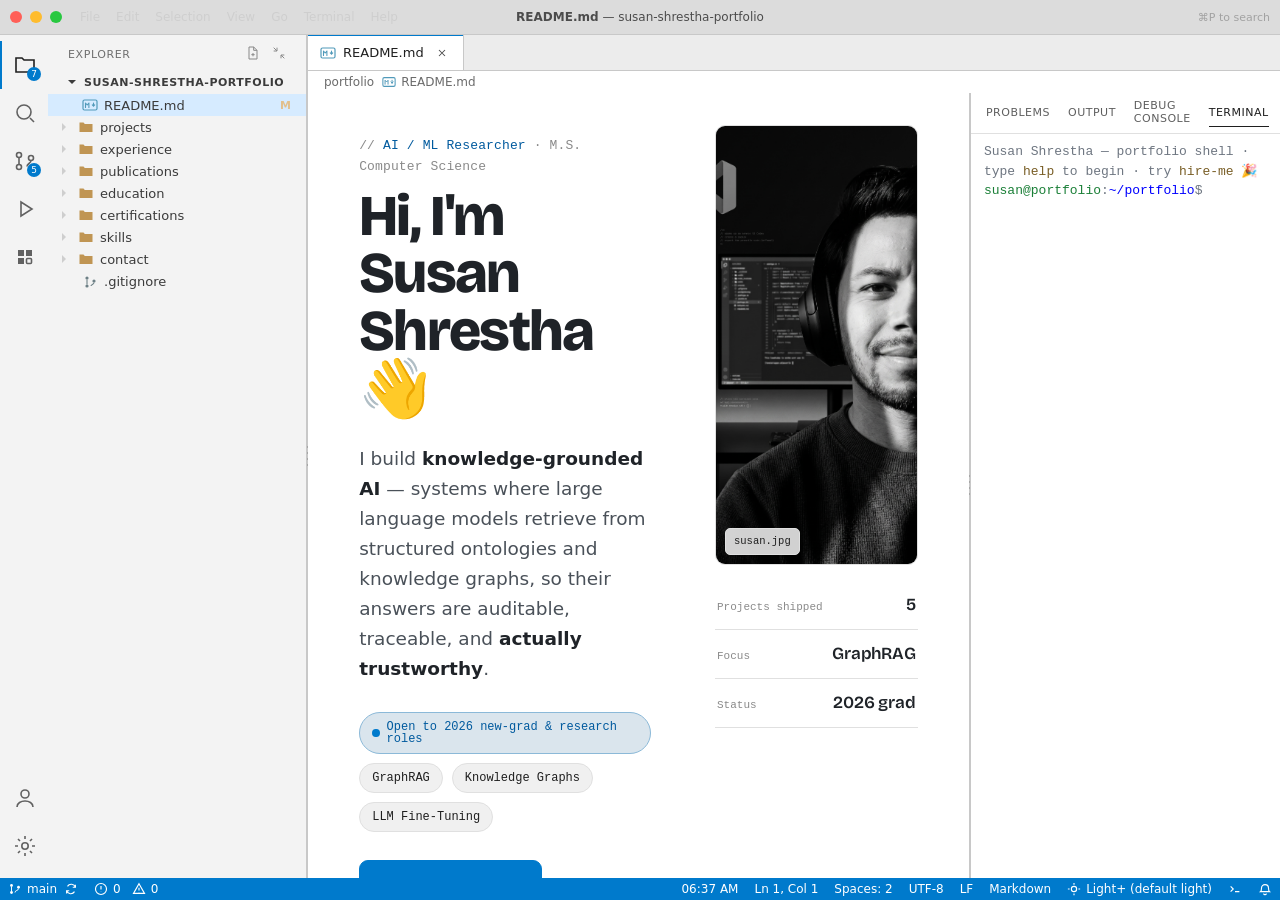
==== commit 06b26f8c: "ADDED: sidebar drag-to-resize, README redesign, rust theme, profile photo - Sidebar right edge is no" ====
--- a/index.html
+++ b/index.html
@@ -13,6 +13,9 @@
     } catch (e) {}
   })();
 </script>
+<link rel="preconnect" href="https://fonts.googleapis.com" />
+<link rel="preconnect" href="https://fonts.gstatic.com" crossorigin />
+<link href="https://fonts.googleapis.com/css2?family=Bricolage+Grotesque:opsz,wght@12..96,700;12..96,800&family=Instrument+Sans:wght@400;500;600&display=swap" rel="stylesheet" />
 <link rel="stylesheet" href="styles.css">
 </head>
 <body>
@@ -82,6 +85,7 @@
         SUSAN-SHRESTHA-PORTFOLIO
       </div>
       <div class="tree" id="tree"></div>
+      <div class="sidebar-resizer" id="sidebar-resizer" title="Drag to resize"></div>
     </div>
 
     <!-- editor region -->
--- a/styles.css
+++ b/styles.css
@@ -62,6 +62,18 @@
 
   --mono: "SF Mono", "JetBrains Mono", "Cascadia Code", "Fira Code", Menlo, Consolas, "Courier New", monospace;
   --ui: -apple-system, BlinkMacSystemFont, "Segoe UI", system-ui, sans-serif;
+}
+
+/* ---------- Rust ---------- */
+html[data-theme="rust"] {
+  --activitybar-active-border: #c2562f;
+  --tab-top-border: #c2562f;
+  --statusbar: #c2562f;
+  --statusbar-noopen: #8b3a1c;
+  --accent: #c2562f;
+  --accent-hover: #e07050;
+  --link: #e07050;
+  --selection: #5c2a1a;
 }
 
 /* ---------- One Dark Pro ---------- */
@@ -321,10 +333,29 @@
   color: var(--sidebar-fg);
   display: flex;
   flex-direction: column;
-  min-width: 0;
-  overflow: hidden;
+  overflow: visible;
+  position: relative;
   border-right: 1px solid var(--border-strong);
 }
+/* drag-to-resize handle on the sidebar's right edge */
+.sidebar-resizer {
+  position: absolute; top: 0; bottom: 0; right: 0; width: 12px;
+  transform: translateX(6px);
+  cursor: col-resize; z-index: 12;
+}
+.sidebar-resizer::after {
+  content: ""; position: absolute; top: 0; bottom: 0; right: 6px; width: 1px;
+  background: var(--border-strong); transition: background .12s, width .12s, right .12s;
+}
+.sidebar-resizer::before {
+  content: ""; position: absolute; top: 50%; right: 4px;
+  width: 4px; height: 26px; transform: translateY(-50%);
+  background-image: radial-gradient(currentColor 1px, transparent 1px);
+  background-size: 4px 6px; color: #8a8a8a; opacity: .55;
+  transition: opacity .12s; pointer-events: none;
+}
+.sidebar-resizer:hover::after, body.resizing-sidebar .sidebar-resizer::after { background: var(--accent); width: 2px; right: 5px; }
+.sidebar-resizer:hover::before, body.resizing-sidebar .sidebar-resizer::before { opacity: .9; color: var(--accent); }
 .sidebar-header {
   font-size: 11px; text-transform: uppercase; letter-spacing: .6px;
   padding: 10px 20px 6px; color: var(--sidebar-section);
@@ -338,7 +369,7 @@
   color: var(--sidebar-fg); cursor: default;
 }
 .explorer-root .chevron { width: 16px; height: 16px; }
-.tree { overflow-y: auto; flex: 1; padding-bottom: 12px; }
+.tree { overflow-y: auto; overflow-x: auto; flex: 1; min-height: 0; padding-bottom: 12px; }
 .tree-row {
   display: flex; align-items: center; gap: 6px;
   padding: 2px 12px 2px 0;
@@ -346,6 +377,7 @@
   color: var(--sidebar-fg);
   height: 22px;
   position: relative;
+  min-width: max-content;
 }
 .tree-row:hover { background: var(--list-hover); }
 .tree-row.selected { background: var(--list-active); }
@@ -353,7 +385,7 @@
 .tree-row .chevron { width: 16px; height: 16px; flex: 0 0 16px; color: #c5c5c5; opacity: .8; }
 .tree-row .chevron.hidden { visibility: hidden; }
 .tree-row .ficon { width: 16px; height: 16px; flex: 0 0 16px; display: flex; align-items: center; justify-content: center; font-size: 13px; }
-.tree-row .label { overflow: hidden; text-overflow: ellipsis; }
+.tree-row .label { white-space: nowrap; }
 .tree-row .git-mark { margin-left: auto; font-size: 11px; font-weight: 700; padding-right: 4px; }
 .git-M { color: #e2c08d; }
 .git-U { color: #73c991; }
@@ -456,7 +488,7 @@
 /* ---------- markdown rendered view ---------- */
 .md-view {
   width: 100%;
-  max-width: 860px;
+  max-width: 1100px;
   padding: 32px clamp(24px, 4vw, 56px) 100px;
   margin: 0 auto;
   line-height: 1.65;
@@ -722,3 +754,211 @@
   .sidebar { display: none; }
   .titlebar-menu, .titlebar-title { display: none; }
 }
+
+/* ============================================================
+   README.md — design-enhanced layout (inside VS Code editor)
+   ============================================================ */
+
+/* 2-column hero */
+.readme-hero {
+  display: grid;
+  grid-template-columns: 1.18fr 0.82fr;
+  gap: 64px;
+  align-items: start;
+  margin-bottom: 0;
+}
+.readme-hero-text { min-width: 0; }
+
+.readme-eyebrow {
+  font-family: var(--mono);
+  font-size: 13px;
+  color: #8a8a8a;
+  margin: 0 0 22px;
+  letter-spacing: .01em;
+}
+.readme-eyebrow b { color: var(--accent-hover); font-weight: 500; }
+
+/* override md-view h1 just inside readme-hero */
+.readme-hero h1.readme-h1 {
+  font-family: "Bricolage Grotesque", var(--ui), sans-serif;
+  font-weight: 800;
+  letter-spacing: -.03em;
+  font-size: clamp(28px, 4.5vw, 58px);
+  line-height: 1.0;
+  margin: 0 0 26px;
+  color: var(--md-h);
+  /* reset md-view h1 overrides */
+  display: block;
+  border: none;
+  padding: 0;
+}
+
+/* lede / lead text scoped to hero */
+.readme-hero-text .lede {
+  font-size: 18.5px;
+  line-height: 1.62;
+  max-width: 540px;
+  margin: 0 0 28px;
+}
+
+/* pill badges */
+.readme-badges { display: flex; flex-wrap: wrap; gap: 9px; margin-bottom: 28px; }
+.readme-badge {
+  display: inline-flex; align-items: center; gap: 7px;
+  font-family: var(--mono); font-size: 12px; line-height: 1;
+  padding: 8px 12px; border: 1px solid var(--border); border-radius: 999px;
+  color: var(--editor-fg); background: var(--md-code-bg);
+}
+.readme-badge.live {
+  color: var(--accent-hover);
+  border-color: color-mix(in srgb, var(--accent) 38%, var(--border));
+  background: color-mix(in srgb, var(--accent) 9%, var(--md-code-bg));
+}
+.readme-badge .pulse {
+  width: 8px; height: 8px; border-radius: 50%; background: var(--accent);
+  animation: pulse 2.4s infinite;
+}
+
+/* CTA buttons */
+.readme-cta { display: flex; flex-wrap: wrap; gap: 9px; margin: 2px 0 30px; }
+.readme-btn {
+  display: inline-flex; align-items: center; gap: 9px;
+  font-family: var(--mono); font-size: 13px;
+  padding: 12px 20px; border-radius: 9px;
+  border: 1px solid var(--border); color: var(--editor-fg);
+  background: var(--md-code-bg); cursor: pointer;
+  transition: border-color .15s, transform .15s;
+  text-decoration: none; user-select: none;
+}
+.readme-btn:hover { border-color: var(--accent); transform: translateY(-1px); }
+.readme-btn.primary { background: var(--accent); border-color: var(--accent); color: #ffffff; }
+.readme-btn.primary:hover { filter: brightness(1.12); transform: translateY(-1px); }
+
+/* dot-bullet meta row */
+.readme-meta {
+  display: flex; flex-wrap: wrap; gap: 8px 22px;
+  font-family: var(--mono); font-size: 12.5px; color: #8a8a8a;
+}
+.readme-meta span { display: inline-flex; align-items: center; gap: 8px; }
+.readme-meta span::before { content: "◦"; color: var(--gutter-fg); }
+
+/* photo + stats card */
+.readme-photo-frame { position: relative; }
+.readme-photo-frame img {
+  display: block; width: 100%; height: 440px;
+  object-fit: cover; object-position: top;
+  border-radius: 10px;
+  border: 1px solid var(--border);
+}
+.readme-photo-cap {
+  position: absolute; left: 10px; bottom: 10px;
+  font-family: var(--mono); font-size: 10.5px; color: var(--editor-fg);
+  background: rgba(20, 20, 20, .82); backdrop-filter: blur(6px);
+  border: 1px solid var(--border); border-radius: 5px; padding: 4px 8px;
+}
+html[data-theme="light"] .readme-photo-cap { background: rgba(255, 255, 255, .82); }
+
+.readme-pstats { margin-top: 16px; display: flex; flex-direction: column; gap: 0; }
+.readme-pstat {
+  display: flex; align-items: baseline; justify-content: space-between;
+  font-family: var(--mono); font-size: 11px; color: #8a8a8a;
+  padding: 10px 2px; border-bottom: 1px solid var(--border);
+}
+.readme-pstat b {
+  font-family: "Bricolage Grotesque", var(--ui), sans-serif; font-weight: 600; font-size: 17px;
+  color: var(--md-h); letter-spacing: -.01em;
+}
+
+/* section block wrapper */
+.readme-section { padding: 56px 0; border-top: 1px solid var(--border); }
+
+/* numbered section headings */
+.readme-sec-head {
+  display: flex; align-items: baseline; gap: 16px;
+  margin: 0 0 34px;
+}
+.readme-sec-num { font-family: var(--mono); font-size: 13px; color: var(--accent-hover); }
+.readme-sec-title {
+  font-family: "Bricolage Grotesque", var(--ui), sans-serif; font-weight: 600; font-size: 15px;
+  letter-spacing: .14em; text-transform: uppercase; color: #8a8a8a;
+}
+.readme-sec-rule { flex: 1; height: 1px; background: var(--border); align-self: center; }
+
+/* about prose */
+.readme-prose { max-width: 680px; }
+.readme-prose p { font-size: 17px; line-height: 1.72; color: var(--breadcrumb-fg); margin: 0 0 18px; }
+.readme-prose p strong { color: var(--md-h); font-weight: 600; }
+.readme-prose p em { font-style: normal; color: var(--accent-hover); }
+
+/* "what I'm working on now" list */
+.readme-now { display: flex; flex-direction: column; max-width: 820px; }
+.readme-now-row {
+  display: flex; gap: 20px; padding: 20px 4px;
+  border-top: 1px solid var(--border); align-items: baseline;
+}
+.readme-now-row:first-child { border-top: none; padding-top: 0; }
+.readme-now-mark { font-family: var(--mono); font-size: 12px; color: var(--accent-hover); flex: 0 0 auto; width: 24px; }
+.readme-now-body { font-size: 16.5px; line-height: 1.55; color: var(--editor-fg); }
+.readme-now-body b { font-family: "Bricolage Grotesque", var(--ui), sans-serif; font-weight: 600; color: var(--md-h); letter-spacing: -.005em; }
+
+/* repository map grid */
+.readme-repo-intro { font-size: 16px; line-height: 1.65; color: #b5b5b5; max-width: 600px; margin: 0 0 26px; }
+html[data-theme="light"] .readme-repo-intro { color: #4a5159; }
+.readme-repo {
+  display: grid;
+  grid-template-columns: 1fr 1fr;
+  gap: 12px;
+}
+.readme-repo-row {
+  display: flex; align-items: center; gap: 16px;
+  padding: 16px 18px; border: 1px solid var(--border); border-radius: 11px;
+  background: var(--md-code-bg); cursor: pointer;
+  transition: border-color .15s, transform .15s;
+}
+.readme-repo-row:hover { border-color: var(--accent); transform: translateY(-1px); }
+.readme-repo-row:hover .readme-repo-arrow { color: var(--accent-hover); transform: translateX(2px); }
+.readme-repo-code { font-family: var(--mono); font-size: 13px; color: var(--editor-fg); flex: 0 0 auto; }
+.readme-repo-desc { font-size: 13.5px; color: #8a8a8a; flex: 1; line-height: 1.4; }
+.readme-repo-arrow { font-family: var(--mono); font-size: 13px; color: #5a5a5a; transition: color .15s, transform .15s; }
+
+/* pull quote section */
+.readme-quote-sec { padding: 76px 0; border-top: 1px solid var(--border); }
+.readme-quote { max-width: 860px; }
+.readme-quote-mark {
+  font-size: 60px; line-height: 0; color: var(--accent-hover);
+  display: block; height: 30px; font-weight: 700;
+}
+.readme-quote p {
+  font-family: "Bricolage Grotesque", var(--ui), sans-serif;
+  font-weight: 500;
+  font-size: 32px;
+  line-height: 1.32; letter-spacing: -.015em;
+  color: var(--md-h); margin: 18px 0 0;
+  text-wrap: balance;
+}
+
+/* footer */
+.readme-footer { border-top: 1px solid var(--border); padding: 56px 0 64px; }
+.readme-footer-grid {
+  display: flex; align-items: flex-end; justify-content: space-between;
+  gap: 32px; flex-wrap: wrap;
+}
+.readme-footer h3 {
+  font-family: "Bricolage Grotesque", var(--ui), sans-serif;
+  font-weight: 700; font-size: 38px; letter-spacing: -.02em;
+  margin: 0 0 18px; color: var(--md-h);
+}
+.readme-footer-links { display: flex; gap: 10px; flex-wrap: wrap; }
+.readme-colophon {
+  font-family: var(--mono); font-size: 11.5px;
+  color: var(--gutter-fg); line-height: 1.7; text-align: right;
+}
+
+/* responsive: collapse to single column at narrow editor widths */
+@media (max-width: 680px) {
+  .readme-hero { grid-template-columns: 1fr; gap: 40px; }
+  .readme-photo-frame img { height: 200px; }
+  .readme-repo { grid-template-columns: 1fr; }
+  .readme-footer-grid { flex-direction: column; align-items: flex-start; }
+  .readme-colophon { text-align: left; }
+}
